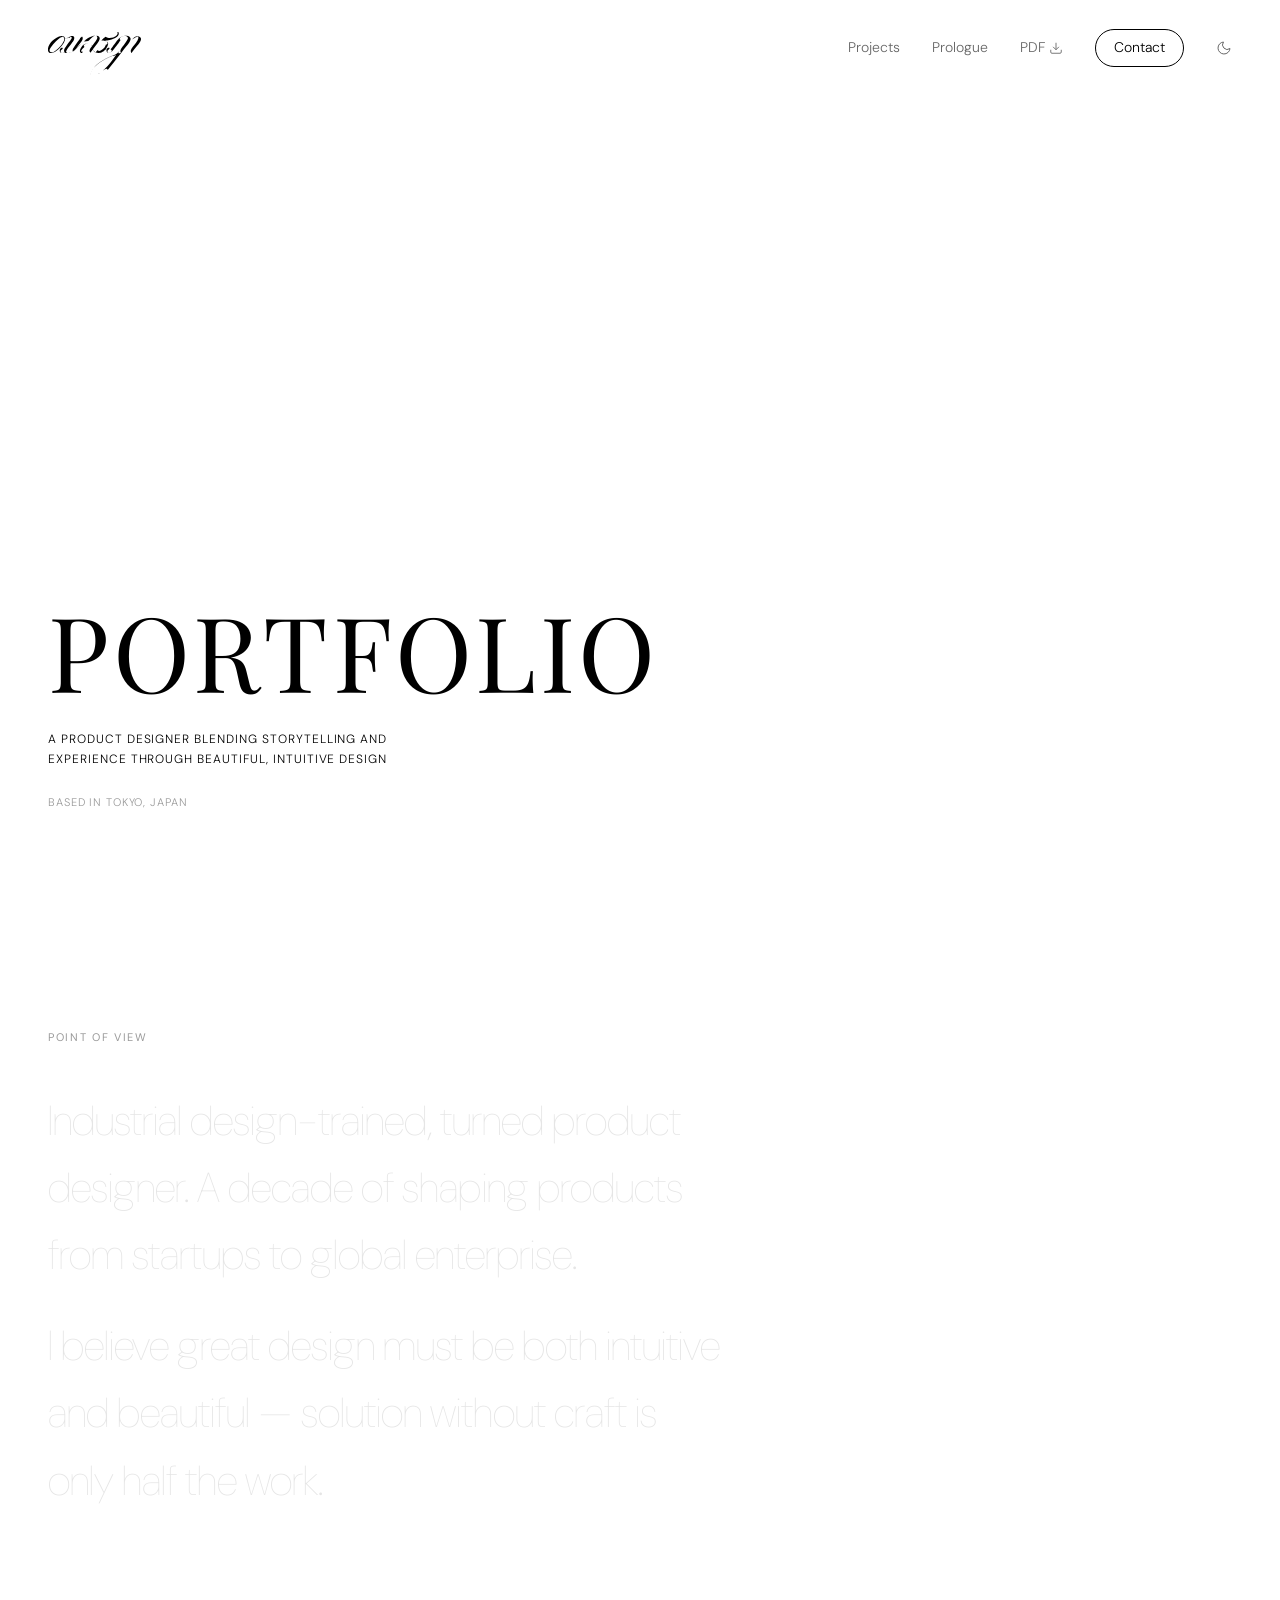
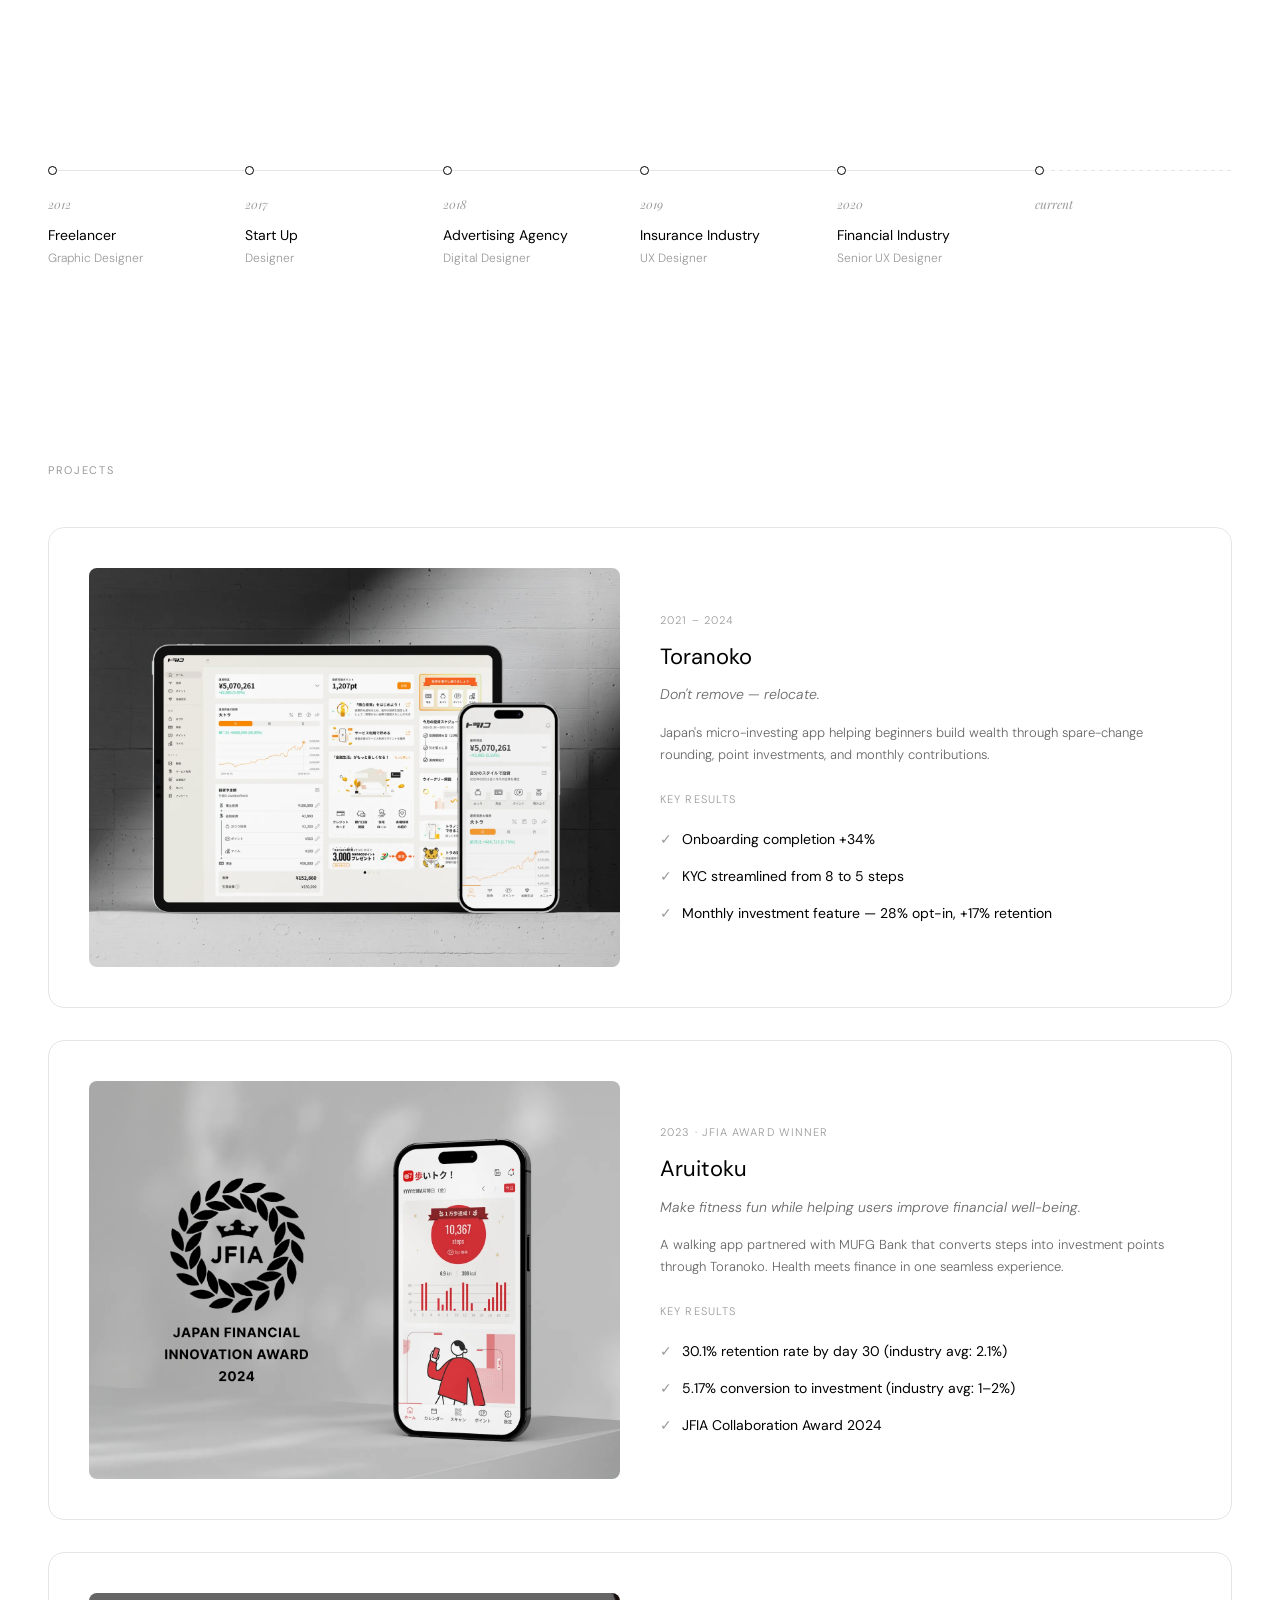
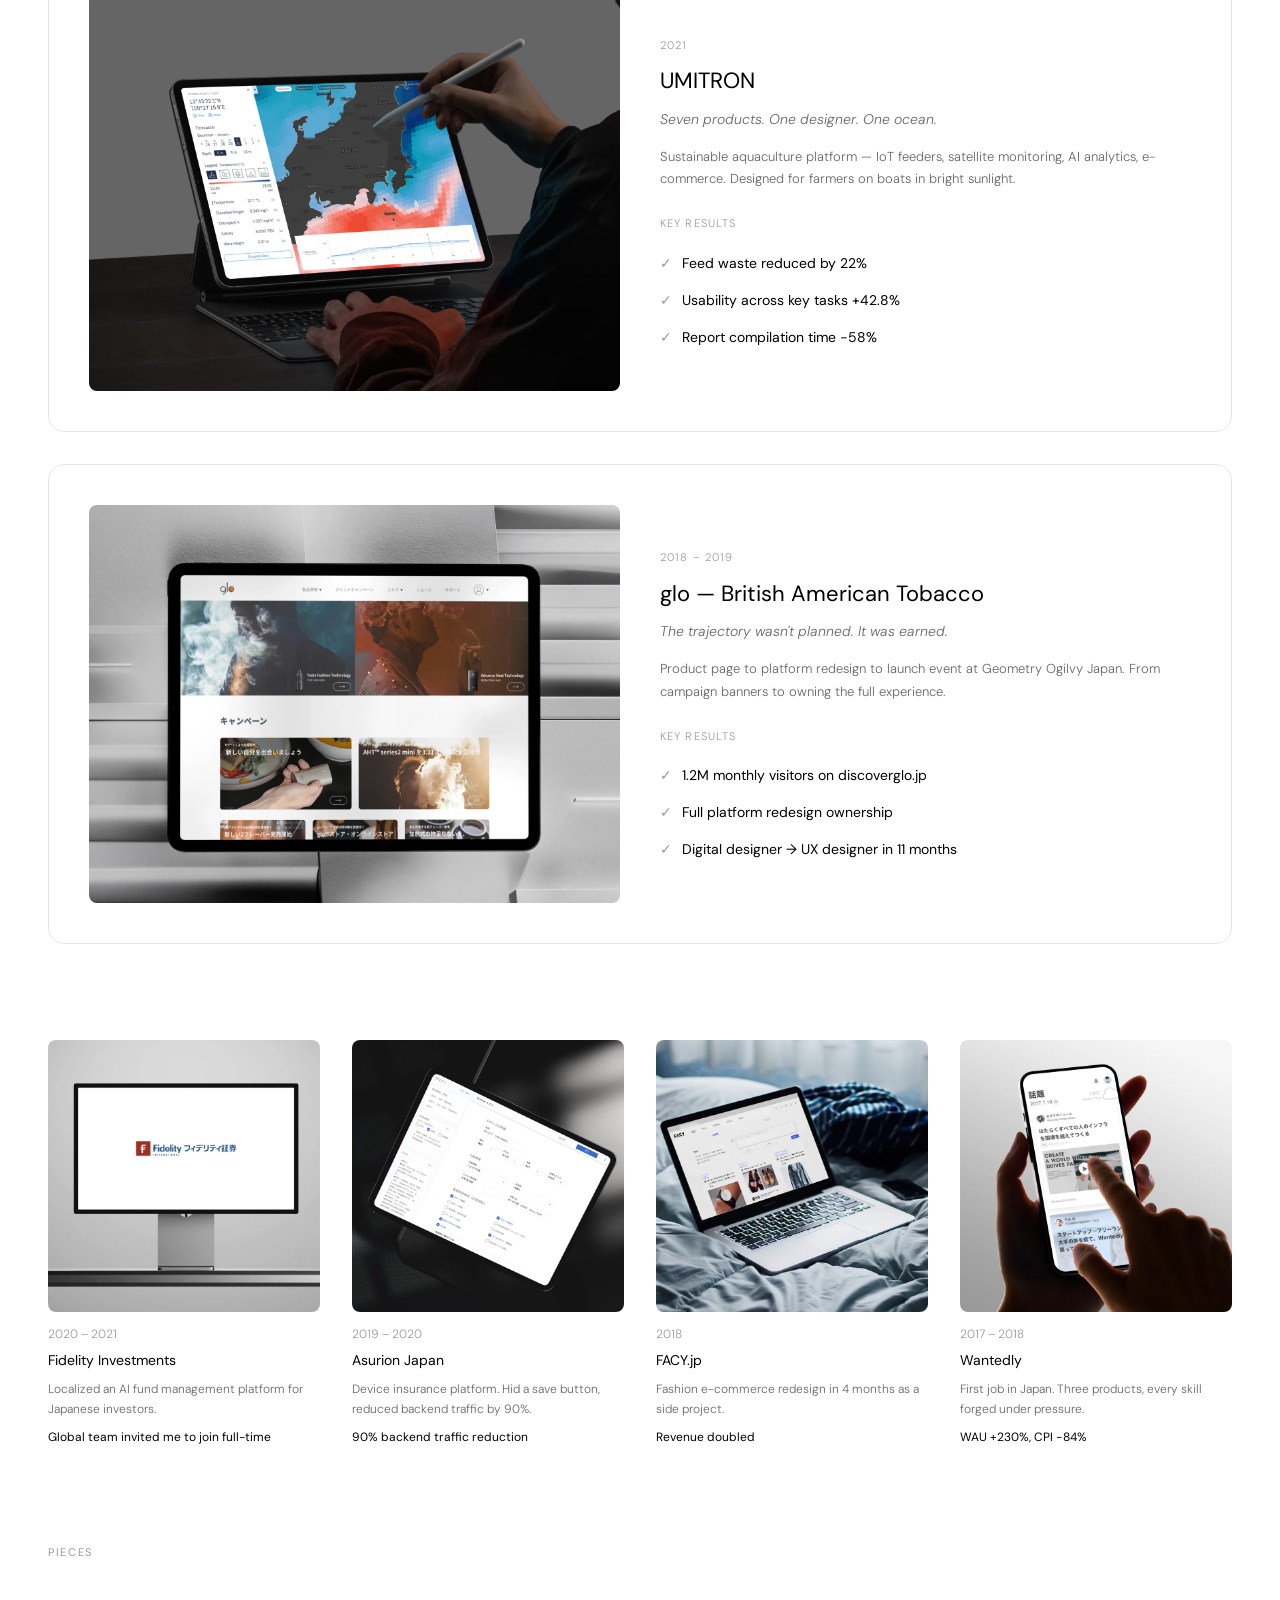
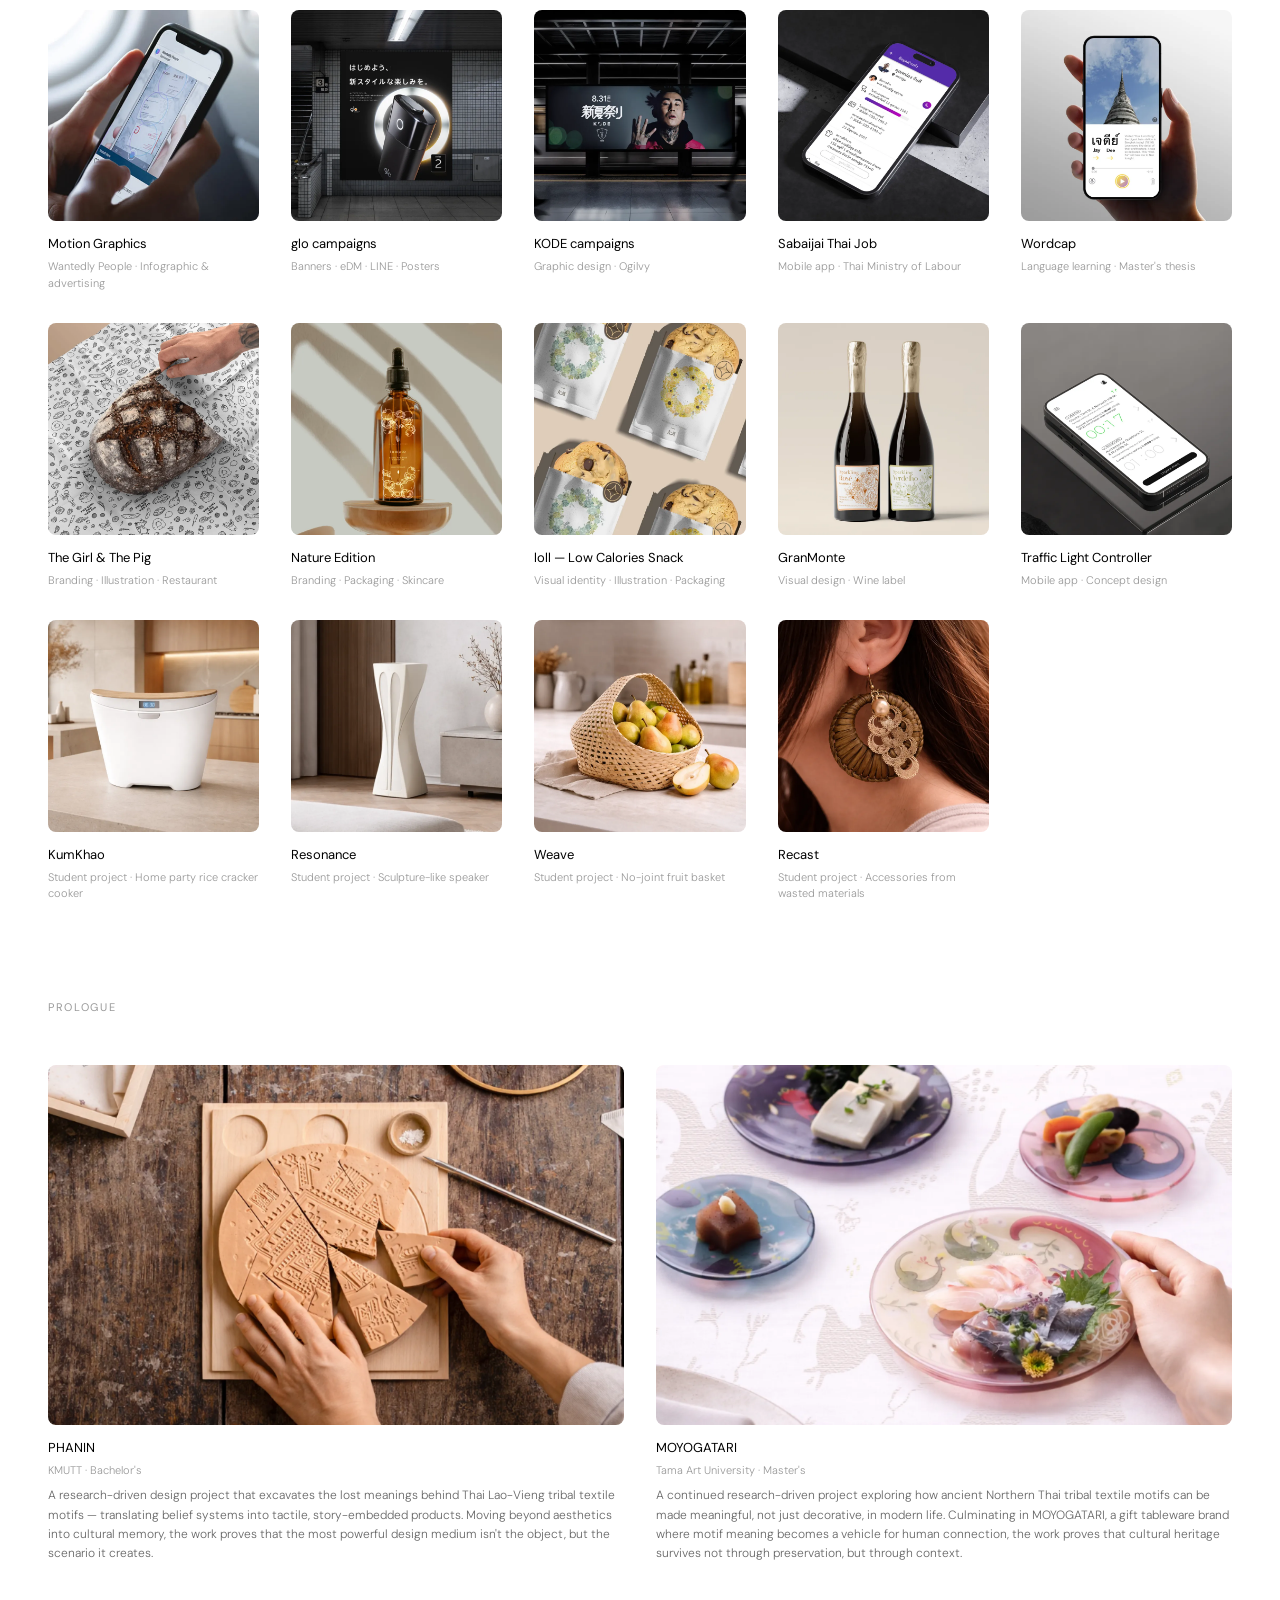
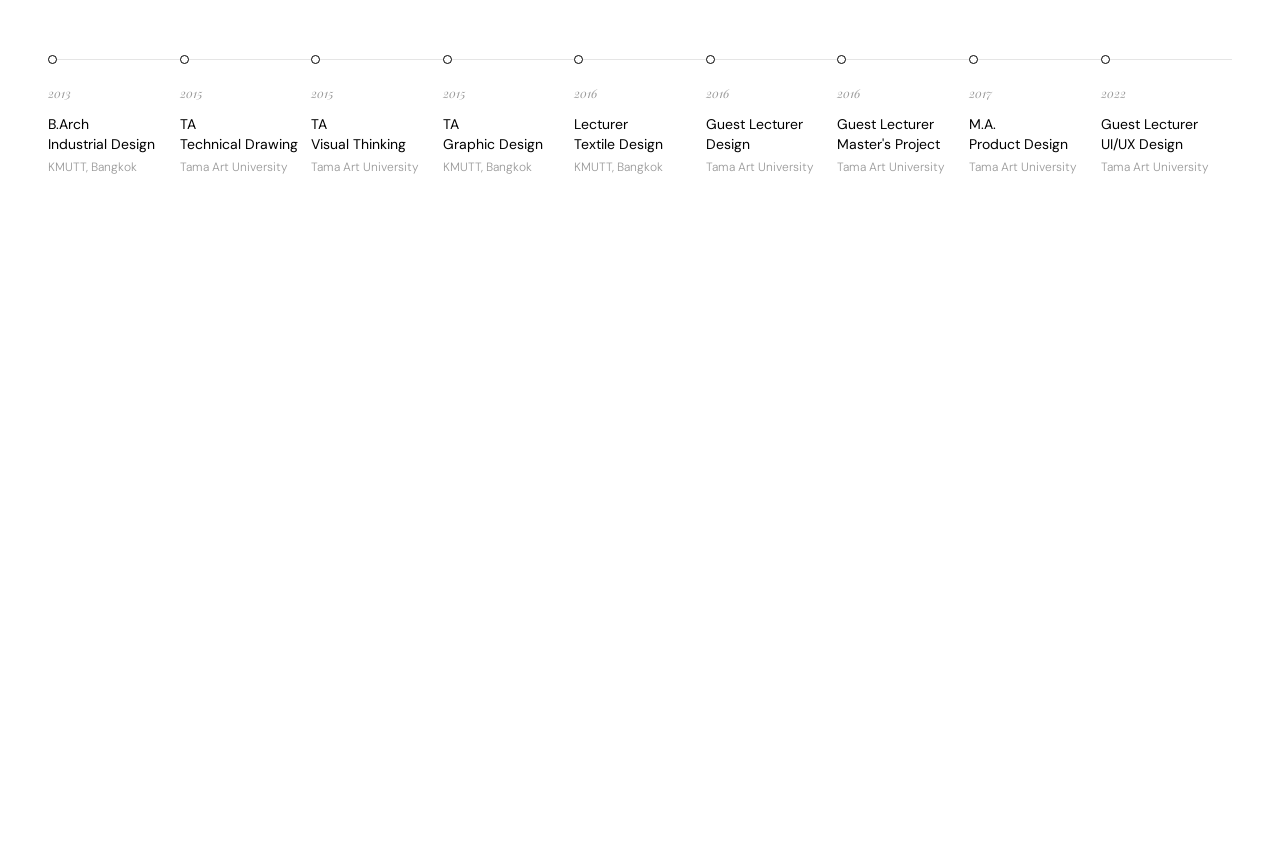
==== index.html @ 1980c3f1 "Initial commit — portfolio site Static HTML/CSS portfolio with Didot + DM Sans typography, dark mode" ====
<!DOCTYPE html>
<html lang="en">
<head>
  <meta charset="UTF-8">
  <meta name="viewport" content="width=device-width, initial-scale=1.0">
  <title>Amon T — Product Designer</title>
  <meta name="description" content="Senior product designer in Tokyo. 8 years in fintech, platforms, and systems. Available for contract work.">
  <link href="https://fonts.googleapis.com/css2?family=Playfair+Display:ital,wght@0,400;1,400&family=DM+Sans:wght@100;200;300;400;500&display=swap" rel="stylesheet">
  <link rel="stylesheet" href="css/style.css">
</head>
<body class="home">

<a href="#main" class="skip-link">Skip to content</a>

<header class="site-header">
  <div class="container container--wide">
    <div class="site-header__logo"><a href="index.html"><img src="img/logo-amonrada.svg" alt="Amon T"></a></div>
    <nav class="site-header__nav" aria-label="Main navigation">
      <a href="#projects">Projects</a>
      <a href="#prologue">Prologue</a>
      <a href="CV-AmonradaTardthong.pdf" download class="nav-pdf">PDF <svg width="14" height="14" viewBox="0 0 24 24" fill="none" stroke="currentColor" stroke-width="1.5"><path d="M21 15v4a2 2 0 0 1-2 2H5a2 2 0 0 1-2-2v-4"/><polyline points="7 10 12 15 17 10"/><line x1="12" y1="15" x2="12" y2="3"/></svg></a>
      <a href="#contact" class="nav-contact">Contact</a>
      <button class="theme-toggle" aria-label="Toggle light and dark mode" onclick="toggleTheme()">
        <svg class="theme-toggle__moon" viewBox="0 0 24 24"><path d="M21 12.79A9 9 0 1 1 11.21 3a7 7 0 0 0 9.79 9.79z"/></svg>
        <svg class="theme-toggle__sun" viewBox="0 0 24 24"><circle cx="12" cy="12" r="5"/><line x1="12" y1="1" x2="12" y2="3"/><line x1="12" y1="21" x2="12" y2="23"/><line x1="4.22" y1="4.22" x2="5.64" y2="5.64"/><line x1="18.36" y1="18.36" x2="19.78" y2="19.78"/><line x1="1" y1="12" x2="3" y2="12"/><line x1="21" y1="12" x2="23" y2="12"/><line x1="4.22" y1="19.78" x2="5.64" y2="18.36"/><line x1="18.36" y1="5.64" x2="19.78" y2="4.22"/></svg>
      </button>
    </nav>
  </div>
</header>

<main id="main">

  <!-- Hero — split layout -->
  <section class="hero">
    <div class="hero__content">
      <div class="hero__name-block">
        <h1 class="hero__title">Portfolio</h1>
        <p class="hero__tagline">A product designer blending storytelling and experience through beautiful, intuitive design</p>
        <p class="hero__location-value">Based in Tokyo, Japan</p>
      </div>
    </div>
  </section>

  <!-- Point of View -->
  <section class="pov fade-in">
    <div class="container container--wide">
      <p class="pov__label">Point of View</p>
      <p class="pov__text">Industrial design-trained, turned product designer. A decade of shaping products from startups to global enterprise.</p>
      <p class="pov__text pov__text--second">I believe great design must be both intuitive and beautiful — solution without craft is only half the work.</p>
    </div>
  </section>

  <!-- Profile -->
  <section class="profile fade-in" id="profile">
    <div class="container container--wide">
      <!-- Timeline -->
      <div class="timeline">
        <div class="timeline__track">
          <div class="timeline__item">
            <span class="timeline__dot"></span>
            <p class="timeline__year">2012</p>
            <p class="timeline__role">Freelancer</p>
            <p class="timeline__company">Graphic Designer</p>
          </div>
          <div class="timeline__item">
            <span class="timeline__dot"></span>
            <p class="timeline__year">2017</p>
            <p class="timeline__role">Start Up</p>
            <p class="timeline__company">Designer</p>
          </div>
          <div class="timeline__item">
            <span class="timeline__dot"></span>
            <p class="timeline__year">2018</p>
            <p class="timeline__role">Advertising Agency</p>
            <p class="timeline__company">Digital Designer</p>
          </div>
          <div class="timeline__item">
            <span class="timeline__dot"></span>
            <p class="timeline__year">2019</p>
            <p class="timeline__role">Insurance Industry</p>
            <p class="timeline__company">UX Designer</p>
          </div>
          <div class="timeline__item">
            <span class="timeline__dot"></span>
            <p class="timeline__year">2020</p>
            <p class="timeline__role">Financial Industry</p>
            <p class="timeline__company">Senior UX Designer</p>
          </div>
          <div class="timeline__item">
            <span class="timeline__dot"></span>
            <p class="timeline__year">current</p>
            <p class="timeline__role"></p>
            <p class="timeline__company"></p>
          </div>
        </div>
      </div>
    </div>
  </section>

  <!-- Projects -->
  <section class="section fade-in" id="projects">
    <div class="container container--wide">
      <h2 class="projects__title">Projects</h2>

      <!-- Featured — minimal border cards -->
      <a href="projects/toranoko.html" class="project-feature">
        <div class="project-feature__image" role="img" aria-label="Toranoko project"><img src="img/main-toranoko.webp" alt="Toranoko app interface" loading="lazy"></div>
        <div class="project-feature__content">
          <p class="project-feature__year">2021 – 2024</p>
          <h3 class="project-feature__name">Toranoko</h3>
          <p class="project-feature__quote">Don't remove — relocate.</p>
          <p class="project-feature__desc">Japan's micro-investing app helping beginners build wealth through spare-change rounding, point investments, and monthly contributions.</p>
          <p class="project-feature__results-label">Key results</p>
          <ul class="project-feature__results">
            <li>Onboarding completion +34%</li>
            <li>KYC streamlined from 8 to 5 steps</li>
            <li>Monthly investment feature — 28% opt-in, +17% retention</li>
          </ul>
        </div>
      </a>

      <a href="projects/aruitoku.html" class="project-feature">
        <div class="project-feature__image" role="img" aria-label="Aruitoku project"><img src="img/main-aruitoku.webp" alt="Aruitoku app interface" loading="lazy"></div>
        <div class="project-feature__content">
          <p class="project-feature__year">2023 · JFIA Award Winner</p>
          <h3 class="project-feature__name">Aruitoku</h3>
          <p class="project-feature__quote">Make fitness fun while helping users improve financial well-being.</p>
          <p class="project-feature__desc">A walking app partnered with MUFG Bank that converts steps into investment points through Toranoko. Health meets finance in one seamless experience.</p>
          <p class="project-feature__results-label">Key results</p>
          <ul class="project-feature__results">
            <li>30.1% retention rate by day 30 (industry avg: 2.1%)</li>
            <li>5.17% conversion to investment (industry avg: 1–2%)</li>
            <li>JFIA Collaboration Award 2024</li>
          </ul>
        </div>
      </a>

      <a href="projects/umitron.html" class="project-feature">
        <div class="project-feature__image" role="img" aria-label="UMITRON project"><img src="img/main-umitron.webp" alt="UMITRON app interface" loading="lazy"></div>
        <div class="project-feature__content">
          <p class="project-feature__year">2021</p>
          <h3 class="project-feature__name">UMITRON</h3>
          <p class="project-feature__quote">Seven products. One designer. One ocean.</p>
          <p class="project-feature__desc">Sustainable aquaculture platform — IoT feeders, satellite monitoring, AI analytics, e-commerce. Designed for farmers on boats in bright sunlight.</p>
          <p class="project-feature__results-label">Key results</p>
          <ul class="project-feature__results">
            <li>Feed waste reduced by 22%</li>
            <li>Usability across key tasks +42.8%</li>
            <li>Report compilation time −58%</li>
          </ul>
        </div>
      </a>

      <a href="projects/glo-ogilvy.html" class="project-feature">
        <div class="project-feature__image" role="img" aria-label="glo project"><img src="img/main-glo.webp" alt="glo platform" loading="lazy"></div>
        <div class="project-feature__content">
          <p class="project-feature__year">2018 – 2019</p>
          <h3 class="project-feature__name">glo — British American Tobacco</h3>
          <p class="project-feature__quote">The trajectory wasn't planned. It was earned.</p>
          <p class="project-feature__desc">Product page to platform redesign to launch event at Geometry Ogilvy Japan. From campaign banners to owning the full experience.</p>
          <p class="project-feature__results-label">Key results</p>
          <ul class="project-feature__results">
            <li>1.2M monthly visitors on discoverglo.jp</li>
            <li>Full platform redesign ownership</li>
            <li>Digital designer → UX designer in 11 months</li>
          </ul>
        </div>
      </a>

      <!-- Other projects — 4-column grid -->
      <div class="projects-grid-sm">
        <a href="projects/fidelity.html" class="project-card-sm">
          <div class="project-card-sm__image" role="img" aria-label="Fidelity project"><img src="img/work-fidelity.webp" alt="Fidelity Investments" loading="lazy"></div>
          <p class="project-card-sm__year">2020 – 2021</p>
          <h4 class="project-card-sm__name">Fidelity Investments</h4>
          <p class="project-card-sm__desc">Localized an AI fund management platform for Japanese investors.</p>
          <p class="project-card-sm__impact">Global team invited me to join full-time</p>
        </a>
        <a href="projects/asurion.html" class="project-card-sm">
          <div class="project-card-sm__image" role="img" aria-label="Asurion project"><img src="img/work-asurion.webp" alt="Asurion Japan" loading="lazy"></div>
          <p class="project-card-sm__year">2019 – 2020</p>
          <h4 class="project-card-sm__name">Asurion Japan</h4>
          <p class="project-card-sm__desc">Device insurance platform. Hid a save button, reduced backend traffic by 90%.</p>
          <p class="project-card-sm__impact">90% backend traffic reduction</p>
        </a>
        <a href="projects/facy.html" class="project-card-sm">
          <div class="project-card-sm__image" role="img" aria-label="FACY project"><img src="img/work-facy.webp" alt="FACY.jp" loading="lazy"></div>
          <p class="project-card-sm__year">2018</p>
          <h4 class="project-card-sm__name">FACY.jp</h4>
          <p class="project-card-sm__desc">Fashion e-commerce redesign in 4 months as a side project.</p>
          <p class="project-card-sm__impact">Revenue doubled</p>
        </a>
        <a href="projects/wantedly.html" class="project-card-sm">
          <div class="project-card-sm__image" role="img" aria-label="Wantedly project"><img src="img/work-wantedly.webp" alt="Wantedly" loading="lazy"></div>
          <p class="project-card-sm__year">2017 – 2018</p>
          <h4 class="project-card-sm__name">Wantedly</h4>
          <p class="project-card-sm__desc">First job in Japan. Three products, every skill forged under pressure.</p>
          <p class="project-card-sm__impact">WAU +230%, CPI −84%</p>
        </a>
      </div>
    </div>
  </section>

  <!-- Archive -->
  <section class="section fade-in">
    <div class="container container--wide">
      <h2 class="projects__title">Pieces</h2>
      <div class="archive-grid">
        <!-- Row 1 -->
        <div class="archive-card">
          <div class="archive-card__image" role="img" aria-label="Motion Graphics"><img src="img/piece-motion.webp" alt="Motion Graphics" loading="lazy"></div>
          <h4 class="archive-card__name">Motion Graphics</h4>
          <p class="archive-card__type">Wantedly People · Infographic &amp; advertising</p>
        </div>
        <div class="archive-card">
          <div class="archive-card__image" role="img" aria-label="glo campaigns"><img src="img/piece-glo.webp" alt="glo campaigns" loading="lazy"></div>
          <h4 class="archive-card__name">glo campaigns</h4>
          <p class="archive-card__type">Banners · eDM · LINE · Posters</p>
        </div>
        <div class="archive-card">
          <div class="archive-card__image" role="img" aria-label="KODE campaigns"><img src="img/piece-kode.webp" alt="KODE campaigns" loading="lazy"></div>
          <h4 class="archive-card__name">KODE campaigns</h4>
          <p class="archive-card__type">Graphic design · Ogilvy</p>
        </div>
        <div class="archive-card">
          <div class="archive-card__image" role="img" aria-label="Sabaijai Thai Job"><img src="img/piece-mou.webp" alt="Sabaijai Thai Job" loading="lazy"></div>
          <h4 class="archive-card__name">Sabaijai Thai Job</h4>
          <p class="archive-card__type">Mobile app · Thai Ministry of Labour</p>
        </div>
        <div class="archive-card">
          <div class="archive-card__image" role="img" aria-label="Wordcap"><img src="img/piece-wordcap.webp" alt="Wordcap" loading="lazy"></div>
          <h4 class="archive-card__name">Wordcap</h4>
          <p class="archive-card__type">Language learning · Master's thesis</p>
        </div>
        <!-- Row 2 -->
        <div class="archive-card">
          <div class="archive-card__image" role="img" aria-label="The Girl & The Pig"><img src="img/piece-gp.webp" alt="The Girl & The Pig" loading="lazy"></div>
          <h4 class="archive-card__name">The Girl &amp; The Pig</h4>
          <p class="archive-card__type">Branding · Illustration · Restaurant</p>
        </div>
        <div class="archive-card">
          <div class="archive-card__image" role="img" aria-label="Nature Edition"><img src="img/piece-ne.webp" alt="Nature Edition" loading="lazy"></div>
          <h4 class="archive-card__name">Nature Edition</h4>
          <p class="archive-card__type">Branding · Packaging · Skincare</p>
        </div>
        <div class="archive-card">
          <div class="archive-card__image" role="img" aria-label="loll"><img src="img/piece-lol.webp" alt="loll" loading="lazy"></div>
          <h4 class="archive-card__name">loll — Low Calories Snack</h4>
          <p class="archive-card__type">Visual identity · Illustration · Packaging</p>
        </div>
        <div class="archive-card">
          <div class="archive-card__image" role="img" aria-label="GranMonte"><img src="img/piece-granmonte.webp" alt="GranMonte" loading="lazy"></div>
          <h4 class="archive-card__name">GranMonte</h4>
          <p class="archive-card__type">Visual design · Wine label</p>
        </div>
        <div class="archive-card">
          <div class="archive-card__image" role="img" aria-label="Traffic Light Controller"><img src="img/piece-student.webp" alt="Traffic Light Controller" loading="lazy"></div>
          <h4 class="archive-card__name">Traffic Light Controller</h4>
          <p class="archive-card__type">Mobile app · Concept design</p>
        </div>
        <!-- Row 3 -->
        <div class="archive-card">
          <div class="archive-card__image" role="img" aria-label="Cooker"><img src="img/piece-cooker.webp" alt="Cooker" loading="lazy"></div>
          <h4 class="archive-card__name">KumKhao</h4>
          <p class="archive-card__type">Student project · Home party rice cracker cooker</p>
        </div>
        <div class="archive-card">
          <div class="archive-card__image" role="img" aria-label="Speaker"><img src="img/piece-speaker.webp" alt="Speaker" loading="lazy"></div>
          <h4 class="archive-card__name">Resonance</h4>
          <p class="archive-card__type">Student project · Sculpture-like speaker</p>
        </div>
        <div class="archive-card">
          <div class="archive-card__image" role="img" aria-label="Basket"><img src="img/piece-basket.webp" alt="Basket" loading="lazy"></div>
          <h4 class="archive-card__name">Weave</h4>
          <p class="archive-card__type">Student project · No-joint fruit basket</p>
        </div>
        <div class="archive-card">
          <div class="archive-card__image" role="img" aria-label="Earring"><img src="img/piece-earring.webp" alt="Earring" loading="lazy"></div>
          <h4 class="archive-card__name">Recast</h4>
          <p class="archive-card__type">Student project · Accessories from wasted materials</p>
        </div>
      </div>
    </div>
  </section>

  <!-- Prologue -->
  <section class="section fade-in" id="prologue">
    <div class="container container--wide">
      <h2 class="projects__title">Prologue</h2>
      <div class="prologue-grid">
        <div class="archive-card">
          <div class="archive-card__image" role="img" aria-label="Phanin"><img src="img/prologue-kmutt.webp" alt="Phanin — KMUTT graduate work" loading="lazy"></div>
          <h4 class="archive-card__name">PHANIN</h4>
          <p class="archive-card__type">KMUTT · Bachelor's</p>
          <p class="archive-card__desc">A research-driven design project that excavates the lost meanings behind Thai Lao-Vieng tribal textile motifs — translating belief systems into tactile, story-embedded products. Moving beyond aesthetics into cultural memory, the work proves that the most powerful design medium isn't the object, but the scenario it creates.</p>
        </div>
        <div class="archive-card">
          <div class="archive-card__image" role="img" aria-label="Graduate work 1"><img src="img/prologue-tama.webp" alt="Tama Art University graduate work" loading="lazy"></div>
          <h4 class="archive-card__name">MOYOGATARI</h4>
          <p class="archive-card__type">Tama Art University · Master's</p>
          <p class="archive-card__desc">A continued research-driven project exploring how ancient Northern Thai tribal textile motifs can be made meaningful, not just decorative, in modern life. Culminating in MOYOGATARI, a gift tableware brand where motif meaning becomes a vehicle for human connection, the work proves that cultural heritage survives not through preservation, but through context.</p>
        </div>
      </div>
      <div class="timeline timeline--no-dash" style="margin-top: 5rem;">
        <div class="timeline__track">
          <div class="timeline__item">
            <span class="timeline__dot"></span>
            <p class="timeline__year">2013</p>
            <p class="timeline__role">B.Arch<br>Industrial Design</p>
            <p class="timeline__company">KMUTT, Bangkok</p>
          </div>
          <div class="timeline__item">
            <span class="timeline__dot"></span>
            <p class="timeline__year">2015</p>
            <p class="timeline__role">TA<br>Technical Drawing</p>
            <p class="timeline__company">Tama Art University</p>
          </div>
          <div class="timeline__item">
            <span class="timeline__dot"></span>
            <p class="timeline__year">2015</p>
            <p class="timeline__role">TA<br>Visual Thinking</p>
            <p class="timeline__company">Tama Art University</p>
          </div>
          <div class="timeline__item">
            <span class="timeline__dot"></span>
            <p class="timeline__year">2015</p>
            <p class="timeline__role">TA<br>Graphic Design</p>
            <p class="timeline__company">KMUTT, Bangkok</p>
          </div>
          <div class="timeline__item">
            <span class="timeline__dot"></span>
            <p class="timeline__year">2016</p>
            <p class="timeline__role">Lecturer<br>Textile Design</p>
            <p class="timeline__company">KMUTT, Bangkok</p>
          </div>
          <div class="timeline__item">
            <span class="timeline__dot"></span>
            <p class="timeline__year">2016</p>
            <p class="timeline__role">Guest Lecturer<br>Design</p>
            <p class="timeline__company">Tama Art University</p>
          </div>
          <div class="timeline__item">
            <span class="timeline__dot"></span>
            <p class="timeline__year">2016</p>
            <p class="timeline__role">Guest Lecturer<br>Master's Project</p>
            <p class="timeline__company">Tama Art University</p>
          </div>
          <div class="timeline__item">
            <span class="timeline__dot"></span>
            <p class="timeline__year">2017</p>
            <p class="timeline__role">M.A.<br>Product Design</p>
            <p class="timeline__company">Tama Art University</p>
          </div>
          <div class="timeline__item">
            <span class="timeline__dot"></span>
            <p class="timeline__year">2022</p>
            <p class="timeline__role">Guest Lecturer<br>UI/UX Design</p>
            <p class="timeline__company">Tama Art University</p>
          </div>
        </div>
      </div>
    </div>
  </section>

</main>

<!-- Contact modal -->
<div class="contact-modal" id="contactModal">
  <div class="contact-modal__overlay"></div>
  <div class="contact-modal__card">
    <button class="contact-modal__close" aria-label="Close">&times;</button>
    <h2 class="contact-modal__title">Get in touch</h2>
    <p class="contact-modal__subtitle">Pick a topic, add a note, and your email client will do the rest.</p>
    <form id="contactForm">
      <p class="contact-modal__label">Topic</p>
      <div class="contact-modal__topics">
        <label class="contact-modal__topic"><input type="radio" name="topic" value="Job Opportunity" checked><span>Job Opportunity</span></label>
        <label class="contact-modal__topic"><input type="radio" name="topic" value="Project Inquiry"><span>Project Inquiry</span></label>
        <label class="contact-modal__topic"><input type="radio" name="topic" value="Partnership"><span>Partnership</span></label>
        <label class="contact-modal__topic"><input type="radio" name="topic" value="Just Say Hi"><span>Just Say Hi</span></label>
      </div>
      <p class="contact-modal__label">Name <span style="font-weight:300;color:var(--text-tertiary)">(optional)</span></p>
      <input type="text" class="contact-modal__input" id="contactName" placeholder="Your name">
      <p class="contact-modal__label">Message</p>
      <textarea class="contact-modal__textarea" id="contactMessage" placeholder="What's on your mind?" rows="5"></textarea>
      <button type="submit" class="contact-modal__send">Send</button>
    </form>
  </div>
</div>

<!-- Image modal -->
<div class="modal" id="imageModal" role="dialog" aria-label="Image preview">
  <button class="modal__close" aria-label="Close">&times;</button>
  <img class="modal__img" src="" alt="">
  <p class="modal__caption"></p>
</div>

<footer class="site-footer" id="contact">
  <div class="container container--wide">
    <div class="site-footer__top">
      <h2 class="site-footer__heading">Thank you</h2>
      <div class="site-footer__links">
        <div class="site-footer__col">
          <p class="site-footer__label">Recent Work</p>
          <p class="site-footer__value">Available upon request</p>
        </div>
        <div class="site-footer__col">
          <p class="site-footer__label">LinkedIn</p>
          <p class="site-footer__value"><a href="https://www.linkedin.com/in/amon-t/" target="_blank" rel="noopener">linkedin.com/in/amon-t</a></p>
        </div>
      </div>
    </div>
    <div class="site-footer__bottom">
      <p class="site-footer__updated">Updated March 2026</p>
      <p class="site-footer__copyright">&copy; Amon T. All rights reserved.</p>
    </div>
  </div>
</footer>

<script>
// Show footer only when scrolled near bottom
(function() {
  var footer = document.querySelector('.site-footer');
  if (!footer) return;
  window.addEventListener('scroll', function() {
    var scrollBottom = window.scrollY + window.innerHeight;
    var docHeight = document.documentElement.scrollHeight;
    if (scrollBottom > docHeight - 400) {
      footer.classList.add('is-visible');
    } else {
      footer.classList.remove('is-visible');
    }
  }, { passive: true });
})();

// Smooth scroll for nav links
(function() {
  document.querySelectorAll('.site-header__nav a[href^="#"]').forEach(function(link) {
    link.addEventListener('click', function(e) {
      var id = link.getAttribute('href');
      if (id === '#' || id === '#contact') return;
      var target = document.querySelector(id);
      if (!target) return;
      e.preventDefault();
      var start = window.scrollY;
      var end = target.getBoundingClientRect().top + start - 100;
      var distance = end - start;
      var duration = 1200;
      var startTime = null;
      function ease(t) {
        return t < 0.5 ? 4 * t * t * t : 1 - Math.pow(-2 * t + 2, 3) / 2;
      }
      function step(time) {
        if (!startTime) startTime = time;
        var progress = Math.min((time - startTime) / duration, 1);
        window.scrollTo(0, start + distance * ease(progress));
        if (progress < 1) requestAnimationFrame(step);
      }
      requestAnimationFrame(step);
      history.replaceState(null, '', id);
    });
  });
})();

// Contact modal
(function() {
  var modal = document.getElementById('contactModal');
  var overlay = modal.querySelector('.contact-modal__overlay');
  var closeBtn = modal.querySelector('.contact-modal__close');
  var form = document.getElementById('contactForm');

  // Open modal from Contact nav button
  document.querySelectorAll('.nav-contact, a[href="#contact"]').forEach(function(link) {
    link.addEventListener('click', function(e) {
      e.preventDefault();
      modal.classList.add('is-open');
      document.body.style.overflow = 'hidden';
    });
  });

  function closeModal() {
    modal.classList.remove('is-open');
    document.body.style.overflow = '';
  }

  closeBtn.addEventListener('click', closeModal);
  overlay.addEventListener('click', closeModal);
  document.addEventListener('keydown', function(e) {
    if (e.key === 'Escape' && modal.classList.contains('is-open')) closeModal();
  });

  // Form submit — opens email client
  form.addEventListener('submit', function(e) {
    e.preventDefault();
    var topic = form.querySelector('input[name="topic"]:checked').value;
    var name = document.getElementById('contactName').value;
    var message = document.getElementById('contactMessage').value;
    var subject = encodeURIComponent(topic + (name ? ' — ' + name : ''));
    var body = encodeURIComponent(message);
    window.location.href = 'mailto:amonrada.tardthong@gmail.com?subject=' + subject + '&body=' + body;
    closeModal();
  });
})();

// Page transitions
(function() {
  document.querySelectorAll('a[href^="projects/"]').forEach(function(link) {
    link.addEventListener('click', function(e) {
      e.preventDefault();
      var url = link.getAttribute('href');
      document.body.classList.add('page-exit');
      setTimeout(function() { window.location.href = url; }, 400);
    });
  });
})();

// Scroll fade-in observer
(function() {
  var els = document.querySelectorAll('.fade-in');
  if (!els.length) return;
  var observer = new IntersectionObserver(function(entries) {
    entries.forEach(function(entry) {
      if (entry.isIntersecting) {
        entry.target.classList.add('is-visible');
        observer.unobserve(entry.target);
      }
    });
  }, { threshold: 0.1 });
  els.forEach(function(el) { observer.observe(el); });
})();

// Image modal for Pieces section
(function() {
  var modal = document.getElementById('imageModal');
  var modalImg = modal.querySelector('.modal__img');
  var modalCaption = modal.querySelector('.modal__caption');
  var modalClose = modal.querySelector('.modal__close');

  document.querySelectorAll('.archive-grid .archive-card').forEach(function(card) {
    card.addEventListener('click', function() {
      var img = card.querySelector('img');
      if (!img) return;
      var name = card.querySelector('.archive-card__name');
      modalImg.src = img.src;
      modalImg.alt = img.alt;
      modalCaption.textContent = name ? name.textContent : '';
      modal.classList.add('is-open');
      document.body.style.overflow = 'hidden';
    });
  });

  function closeModal() {
    modal.classList.remove('is-open');
    document.body.style.overflow = '';
  }

  modalClose.addEventListener('click', closeModal);
  modal.addEventListener('click', function(e) {
    if (e.target === modal) closeModal();
  });
  document.addEventListener('keydown', function(e) {
    if (e.key === 'Escape') closeModal();
  });
})();

// Show/hide header on scroll direction (signary-style)
(function() {
  var header = document.querySelector('.site-header');
  if (!header) return;
  var lastY = 0;
  window.addEventListener('scroll', function() {
    var y = window.scrollY;
    if (y < 64) {
      header.classList.remove('site-header--hidden');
    } else if (y > lastY) {
      header.classList.add('site-header--hidden');
    } else {
      header.classList.remove('site-header--hidden');
    }
    lastY = y;
  }, { passive: true });
})();

// Hero fade + drift up on scroll + hide scroll indicator
(function() {
  var heroContent = document.querySelector('.hero__content');
  var scrollInd = document.querySelector('.hero__scroll');
  var pov = document.querySelector('.pov');
  if (!heroContent) return;
  function onScroll() {
    var scrollY = window.scrollY;
    var windowH = window.innerHeight;
    // Fade hero based on POV reaching center of viewport
    var heroH = heroContent.offsetHeight;
    var fadeEnd = heroH * 0.6;
    var fadeStart = 0;
    var progress = Math.min(Math.max((scrollY - fadeStart) / (fadeEnd - fadeStart), 0), 1);
    var eased = progress * progress;
    var opacity = 1 - eased;
    var translateY = eased * -40;
    heroContent.style.opacity = opacity;
    heroContent.style.transform = 'translateY(' + translateY + 'px)';
    if (scrollInd) scrollInd.style.opacity = scrollY > 10 ? 0 : 1;
  }
  window.addEventListener('scroll', onScroll, { passive: true });
  onScroll();
})();

// Scroll-driven gradient reveal for POV text — continuous across both paragraphs
(function() {
  var povSection = document.querySelector('.pov');
  var povTexts = document.querySelectorAll('.pov__text');
  if (!povSection || !povTexts.length) return;
  function onScroll() {
    var windowH = window.innerHeight;
    var sectionRect = povSection.getBoundingClientRect();
    var sectionTop = sectionRect.top;
    var totalHeight = sectionRect.height;
    // Overall progress: 0 when section enters viewport, 1 when fully scrolled past center
    var start = windowH;
    var end = windowH * 0.1;
    var globalProgress = (start - sectionTop) / (start - end);
    globalProgress = Math.min(Math.max(globalProgress, 0), 1);
    // Calculate where each paragraph sits within the section
    // Calculate as one continuous block from first element top
    var firstRect = povTexts[0].getBoundingClientRect();
    var lastRect = povTexts[povTexts.length - 1].getBoundingClientRect();
    var totalTop = firstRect.top;
    var totalHeight = lastRect.bottom - firstRect.top;

    // Start when first line reaches middle of viewport
    var startTrigger = windowH * 0.5;
    var globalProgress = (startTrigger - totalTop) / (totalHeight + startTrigger * 0.3);
    globalProgress = Math.min(Math.max(globalProgress, 0), 1);
    var revealPixel = globalProgress * totalHeight;

    povTexts.forEach(function(el) {
      var elRect = el.getBoundingClientRect();
      var elTop = elRect.top - firstRect.top;
      if (revealPixel <= elTop) {
        // Not reached this element yet — fully faded
        el.style.setProperty('--pov-reveal', '-15%');
      } else {
        var elProgress = (revealPixel - elTop) / elRect.height;
        elProgress = Math.min(Math.max(elProgress, 0), 1);
        var reveal = elProgress * 100;
        el.style.setProperty('--pov-reveal', reveal + '%');
      }
    });
  }
  window.addEventListener('scroll', onScroll, { passive: true });
  onScroll();
})();

function toggleTheme() {
  const root = document.documentElement;
  const current = root.getAttribute('data-theme');
  const isDark = current === 'dark' || (!current && window.matchMedia('(prefers-color-scheme: dark)').matches);
  const next = isDark ? 'light' : 'dark';
  root.setAttribute('data-theme', next);
  localStorage.setItem('theme', next);
}
(function() {
  const saved = localStorage.getItem('theme');
  if (saved) document.documentElement.setAttribute('data-theme', saved);
})();
</script>
</body>
</html>
---- css/style.css ----
/* ============================================
   Portfolio — Amonrada Tardthong
   Pure black & white. Instrument Serif + DM Sans.
   ============================================ */

/* --- Reset & Base --- */
*, *::before, *::after {
  margin: 0;
  padding: 0;
  box-sizing: border-box;
}

:root {
  --text-primary: #000000;
  --text-secondary: #666666;
  --text-tertiary: #999999;
  --border: #E5E5E5;
  --bg: #FFFFFF;
  --bg-placeholder: #F5F5F5;
  --bg-warm: #F7F5F2;
  --max-width: 960px;
  --font-display: Didot, 'Playfair Display', 'Bodoni MT', Georgia, serif;
  --font-body: 'DM Sans', -apple-system, sans-serif;
}

/* Dark mode — applied via [data-theme="dark"] toggle or system preference */
[data-theme="dark"] {
  --text-primary: #F0F0F0;
  --text-secondary: #A0A0A0;
  --text-tertiary: #707070;
  --border: #2A2A2A;
  --bg: #0A0A0A;
  --bg-placeholder: #1A1A1A;
  --bg-warm: #141210;
}

@media (prefers-color-scheme: dark) {
  :root:not([data-theme="light"]) {
    --text-primary: #F0F0F0;
    --text-secondary: #A0A0A0;
    --text-tertiary: #707070;
    --border: #2A2A2A;
    --bg: #0A0A0A;
    --bg-placeholder: #1A1A1A;
    --bg-warm: #141210;
  }
}

html {
  font-size: 16px;
  -webkit-text-size-adjust: 100%;
  scrollbar-width: thin;
  scrollbar-color: rgba(0, 0, 0, 0.15) transparent;
}

::-webkit-scrollbar {
  width: 6px;
}

::-webkit-scrollbar-track {
  background: transparent;
}

::-webkit-scrollbar-thumb {
  background: rgba(0, 0, 0, 0.15);
  border-radius: 3px;
}

::-webkit-scrollbar-thumb:hover {
  background: rgba(0, 0, 0, 0.3);
}

@media (prefers-color-scheme: dark) {
  :root:not([data-theme="light"]) {
    scrollbar-color: rgba(255, 255, 255, 0.15) transparent;
  }
  :root:not([data-theme="light"]) ::-webkit-scrollbar-thumb {
    background: rgba(255, 255, 255, 0.15);
  }
  :root:not([data-theme="light"]) ::-webkit-scrollbar-thumb:hover {
    background: rgba(255, 255, 255, 0.3);
  }
}

[data-theme="dark"] {
  scrollbar-color: rgba(255, 255, 255, 0.15) transparent;
}

[data-theme="dark"] ::-webkit-scrollbar-thumb {
  background: rgba(255, 255, 255, 0.15);
}

[data-theme="dark"] ::-webkit-scrollbar-thumb:hover {
  background: rgba(255, 255, 255, 0.3);
}

body {
  font-family: var(--font-body);
  font-weight: 300;
  font-size: 14px;
  line-height: 1.7;
  color: var(--text-primary);
  background-color: var(--bg);
  -webkit-font-smoothing: antialiased;
  -moz-osx-font-smoothing: grayscale;
  padding-top: 80px;
}

a {
  color: inherit;
  text-decoration: none;
}

a:hover {
  text-decoration: underline;
}

img {
  max-width: 100%;
  display: block;
}

/* --- Page load animation --- */

.hero__name-block {
  opacity: 0;
  transform: translateY(30px);
  animation: fadeSlideUp 0.8s ease forwards 0.5s;
}

@keyframes fadeSlideUp {
  to {
    opacity: 1;
    transform: translateY(0);
  }
}

@keyframes fadeSlideDown {
  to {
    opacity: 1;
    transform: translateY(0);
  }
}

/* Scroll-triggered fade in */
.fade-in {
  opacity: 0;
  transform: translateY(24px);
  transition: opacity 0.6s ease, transform 0.6s ease;
}

.fade-in.is-visible {
  opacity: 1;
  transform: translateY(0);
}

/* --- Skip to content --- */
.skip-link {
  position: absolute;
  top: -100%;
  left: 16px;
  background: var(--text-primary);
  color: var(--bg);
  padding: 8px 16px;
  font-size: 13px;
  z-index: 100;
  border-radius: 0 0 4px 4px;
}

.skip-link:focus {
  top: 0;
  text-decoration: none;
}

/* --- Layout --- */
.container {
  max-width: var(--max-width);
  margin: 0 auto;
  padding-left: 24px;
  padding-right: 24px;
}

@media (min-width: 640px) {
  .container {
    padding-left: 36px;
    padding-right: 36px;
  }
}

@media (min-width: 960px) {
  .container {
    padding-left: 48px;
    padding-right: 48px;
  }
}

.container--wide {
  max-width: 1280px;
}

/* --- Header --- */
.site-header {
  padding: 20px 0;
  position: fixed;
  top: 0;
  left: 0;
  right: 0;
  z-index: 50;
  background: rgba(255, 255, 255, 0.95);
  backdrop-filter: blur(20px);
  -webkit-backdrop-filter: blur(20px);
  transform: translateY(0);
  transition: transform 0.3s ease;
}

@media (prefers-color-scheme: dark) {
  :root:not([data-theme="light"]) .site-header {
    background: rgba(10, 10, 10, 0.95);
  }
}

[data-theme="dark"] .site-header {
  background: rgba(10, 10, 10, 0.95);
}

.site-header--hidden {
  transform: translateY(-100%);
}

.site-header .container {
  display: flex;
  justify-content: space-between;
  align-items: center;
  max-width: 1280px;
}

.site-header__logo {
  display: flex;
  align-items: center;
  padding-top: 12px;
}

.site-header__logo img {
  height: 44px;
  width: auto;
  display: block;
}

@media (prefers-color-scheme: dark) {
  :root:not([data-theme="light"]) .site-header__logo img {
    filter: invert(1);
  }
}

[data-theme="dark"] .site-header__logo img {
  filter: invert(1);
}

.site-header__logo a:hover {
  text-decoration: none;
}

.site-header__nav {
  display: flex;
  align-items: center;
  gap: 32px;
}

.site-header__nav a {
  font-size: 14px;
  font-weight: 300;
  color: var(--text-secondary);
}

.site-header__nav a:hover {
  color: var(--text-primary);
  text-decoration: none;
}

.site-header__nav .nav-pdf {
  display: inline-flex;
  align-items: center;
  gap: 4px;
}

.site-header__nav .nav-pdf svg {
  vertical-align: middle;
}

.site-header__nav .nav-contact {
  border: 1px solid var(--text-primary);
  border-radius: 20px;
  padding: 6px 18px;
  color: var(--text-primary);
  font-weight: 300;
  transition: background 0.2s, color 0.2s;
}

.site-header__nav .nav-contact:hover {
  background: var(--text-primary);
  color: var(--bg);
}

/* --- Hero (Home) — full page --- */
.hero {
  padding: 0;
}

.hero__content {
  display: flex;
  flex-direction: column;
  justify-content: flex-end;
  min-height: calc(100vh - 80px);
  max-width: 1280px;
  margin: 0 auto;
  padding: 48px 24px;
  position: relative;
  will-change: transform, opacity;
}

@media (min-width: 640px) {
  .hero__content {
    padding: 48px 36px;
  }
}

@media (min-width: 960px) {
  .hero__content {
    padding: 56px 48px;
  }
}

.hero__location-value {
  margin-top: 1.5rem;
  font-size: 11px;
  font-weight: 300;
  text-transform: uppercase;
  letter-spacing: 0.08em;
  color: var(--text-tertiary);
}

.hero__name-block {
  padding: 2rem 0;
  position: relative;
  transition: opacity 0.3s ease, transform 0.3s ease;
}

.hero__location {
  transition: opacity 0.3s ease, transform 0.3s ease;
}

.hero__title {
  font-family: var(--font-display);
  font-size: 64px;
  font-weight: 400;
  line-height: 1.05;
  text-transform: uppercase;
  letter-spacing: 0.04em;
}

@media (min-width: 640px) {
  .hero__title {
    font-size: 80px;
  }
}

@media (min-width: 960px) {
  .hero__title {
    font-size: 104px;
  }
}

.hero__tagline {
  margin-top: 1.5rem;
  font-size: 12px;
  text-transform: uppercase;
  letter-spacing: 0.08em;
  line-height: 1.7;
  color: var(--text-primary);
  max-width: 420px;
}

/* Scroll indicator */
.hero__scroll {
  position: absolute;
  bottom: 0;
  right: 0;
  display: flex;
  align-items: flex-end;
  gap: 12px;
  font-size: 11px;
  text-transform: uppercase;
  letter-spacing: 0.1em;
  color: var(--text-tertiary);
  transition: opacity 0.3s ease;
}

@media (min-width: 640px) {
  .hero__scroll {
    right: 36px;
  }
}

@media (min-width: 960px) {
  .hero__scroll {
    right: 48px;
  }
}

.hero__scroll-line {
  width: 1px;
  height: 48px;
  position: relative;
  overflow: hidden;
  background: var(--border);
}

.hero__scroll-line::after {
  content: '';
  position: absolute;
  top: -100%;
  left: 0;
  width: 1px;
  height: 100%;
  background: linear-gradient(to bottom, transparent, var(--text-primary));
  animation: scrollLine 2s ease-in-out infinite;
}

@keyframes scrollLine {
  0% { top: -100%; }
  50% { top: 100%; }
  50.01% { top: -100%; }
  100% { top: 100%; }
}

/* Rotating welcome badge */
.hero__badge {
  position: absolute;
  top: 48px;
  right: 24px;
  width: 112px;
  height: 112px;
  display: none;
}

@media (min-width: 640px) {
  .hero__badge {
    display: block;
    right: 36px;
  }
}

@media (min-width: 960px) {
  .hero__badge {
    width: 128px;
    height: 128px;
    right: 48px;
  }
}

.hero__badge svg {
  width: 100%;
  height: 100%;
  animation: spin 20s linear infinite;
}

@keyframes spin {
  from { transform: rotate(0deg); }
  to { transform: rotate(360deg); }
}

/* --- Point of View --- */
.pov {
  padding: 8rem 0 9rem;
}

.pov__label {
  font-size: 11px;
  font-weight: 400;
  text-transform: uppercase;
  letter-spacing: 0.15em;
  color: var(--text-tertiary);
  margin-bottom: 2.5rem;
}

.pov__text {
  font-family: var(--font-body);
  font-size: 24px;
  font-weight: 100;
  line-height: 1.6;
  max-width: 680px;
  background: linear-gradient(
    to bottom,
    var(--text-primary) 0%,
    var(--text-primary) calc(var(--pov-reveal, 0%) - 15%),
    var(--border) calc(var(--pov-reveal, 0%) + 15%)
  );
  -webkit-background-clip: text;
  -webkit-text-fill-color: transparent;
  background-clip: text;
}

.pov__text--second {
  margin-top: 1.5rem;
}

@media (min-width: 640px) {
  .pov__text {
    font-size: 32px;
  }
}

@media (min-width: 960px) {
  .pov__text {
    font-size: 42px;
  }
}

/* --- Profile / Timeline section --- */
.profile {
  padding: 6rem 0;
}

.profile .container {
  max-width: 1280px;
}

.profile__label {
  font-size: 11px;
  font-weight: 400;
  text-transform: uppercase;
  letter-spacing: 0.15em;
  color: var(--text-tertiary);
  margin-bottom: 1.5rem;
}

.profile__heading {
  font-family: var(--font-display);
  font-size: 48px;
  font-weight: 400;
  line-height: 1.1;
  margin-bottom: 4rem;
}

@media (min-width: 640px) {
  .profile__heading {
    font-size: 64px;
  }
}

@media (min-width: 960px) {
  .profile__heading {
    font-size: 80px;
  }
}

/* Timeline */
.timeline {
  padding-top: 0.5rem;
  overflow-x: auto;
}

.timeline__track {
  display: flex;
  gap: 0;
  min-width: 600px;
  position: relative;
}

.timeline__item {
  flex: 1;
  position: relative;
  padding-top: 2rem;
}

.timeline__item::before {
  content: '';
  position: absolute;
  top: 8px;
  left: 0;
  right: 0;
  height: 1px;
  background: var(--border);
}

.timeline__item:last-child::before {
  background: repeating-linear-gradient(
    to right,
    var(--border) 0,
    var(--border) 4px,
    transparent 4px,
    transparent 8px
  );
}

.timeline--no-dash .timeline__item:last-child::before {
  background: var(--border);
}

.timeline__dot {
  position: absolute;
  top: 4px;
  left: 0;
  width: 9px;
  height: 9px;
  border: 1.5px solid var(--text-primary);
  border-radius: 50%;
  background: var(--bg);
  z-index: 1;
}

.timeline__year {
  font-size: 12px;
  color: var(--text-tertiary);
  margin-bottom: 0.75rem;
  font-style: italic;
  font-family: var(--font-display);
}

.timeline__role {
  font-size: 14px;
  font-weight: 400;
  line-height: 1.4;
  margin-bottom: 0.15rem;
}

.timeline__company {
  font-size: 12px;
  color: var(--text-tertiary);
}

/* --- Section label --- */
.section-label {
  font-family: var(--font-body);
  font-size: 11px;
  font-weight: 400;
  text-transform: uppercase;
  letter-spacing: 0.1em;
  color: var(--text-tertiary);
  padding-bottom: 1rem;
  margin-bottom: 0;
}

/* --- Section spacing --- */
.section {
  padding-top: 6rem;
}

/* --- Projects grid --- */
.projects__title {
  font-size: 11px;
  font-weight: 400;
  text-transform: uppercase;
  letter-spacing: 0.15em;
  color: var(--text-tertiary);
  margin-bottom: 3rem;
}

/* Featured project — minimal border card */
.project-feature {
  border: 1px solid var(--border);
  border-radius: 16px;
  padding: 2rem;
  margin-bottom: 2rem;
  display: grid;
  grid-template-columns: 1fr;
  gap: 1.5rem;
  box-shadow: none;
  transition: transform 0.3s ease, box-shadow 0.3s ease;
  cursor: pointer;
  text-decoration: none;
  color: inherit;
}

.project-feature:hover {
  transform: translateY(-4px);
  box-shadow: 0 8px 24px rgba(0, 0, 0, 0.05);
  text-decoration: none;
}

@media (min-width: 768px) {
  .project-feature {
    grid-template-columns: 1fr 1fr;
    padding: 2.5rem;
    gap: 2.5rem;
    align-items: center;
  }
}

.project-feature__content {
  display: flex;
  flex-direction: column;
}

.project-feature__left {
  display: flex;
  flex-direction: column;
}

.project-feature__image {
  background: var(--bg-placeholder);
  aspect-ratio: 4 / 3;
  width: 100%;
  display: flex;
  align-items: center;
  justify-content: center;
  font-size: 13px;
  color: var(--text-tertiary);
  border-radius: 8px;
  overflow: hidden;
}

.project-feature__image img {
  width: 100%;
  height: 100%;
  object-fit: cover;
}

@media (min-width: 768px) {
  .project-feature__image {
    aspect-ratio: auto;
    height: 100%;
    min-height: 260px;
  }
}

.project-feature__year {
  font-size: 11px;
  text-transform: uppercase;
  letter-spacing: 0.1em;
  color: var(--text-tertiary);
  margin-bottom: 0.5rem;
}

.project-feature__name {
  font-family: var(--font-body);
  font-size: 22px;
  font-weight: 400;
  margin-bottom: 0.5rem;
}

.project-feature__quote {
  font-family: var(--font-body);
  font-size: 14px;
  font-weight: 300;
  font-style: italic;
  line-height: 1.6;
  color: var(--text-secondary);
  margin-bottom: 1rem;
}

.project-feature__desc {
  font-size: 13px;
  font-weight: 300;
  color: var(--text-secondary);
  line-height: 1.7;
}


.project-feature__results-label {
  font-size: 11px;
  text-transform: uppercase;
  letter-spacing: 0.1em;
  color: var(--text-tertiary);
  margin-top: 1.5rem;
  margin-bottom: 1.25rem;
}

.project-feature__results {
  list-style: none;
  display: flex;
  flex-direction: column;
  gap: 1rem;
}

.project-feature__results li {
  display: flex;
  align-items: baseline;
  gap: 10px;
  font-size: 14px;
  font-weight: 400;
  line-height: 1.5;
}

.project-feature__results li::before {
  content: '✓';
  color: var(--text-tertiary);
  flex-shrink: 0;
  font-size: 14px;
}

/* Other projects — 4-column small cards */
.projects-grid-sm {
  display: grid;
  grid-template-columns: 1fr 1fr;
  gap: 2rem 1.5rem;
  margin-top: 6rem;
}

@media (min-width: 768px) {
  .projects-grid-sm {
    grid-template-columns: repeat(4, 1fr);
    gap: 2rem;
  }
}

.project-card-sm {
  display: block;
  cursor: pointer;
}

.project-card-sm:hover {
  text-decoration: none;
}

.project-card-sm__image img,
.archive-card__image img {
  width: 100%;
  height: 100%;
  object-fit: cover;
}

.project-card-sm__image {
  background: var(--bg-placeholder);
  aspect-ratio: 1 / 1;
  overflow: hidden;
  width: 100%;
  display: flex;
  align-items: center;
  justify-content: center;
  font-size: 12px;
  color: var(--text-tertiary);
  margin-bottom: 0.75rem;
  border-radius: 8px;
  transition: transform 0.3s ease, box-shadow 0.3s ease;
}

.project-card-sm:hover .project-card-sm__image {
  transform: translateY(-4px);
  box-shadow: 0 8px 24px rgba(0, 0, 0, 0.05);
}

.project-card-sm__year {
  font-size: 12px;
  color: var(--text-tertiary);
  margin-bottom: 0.25rem;
}

.project-card-sm__name {
  font-size: 14px;
  font-weight: 400;
  margin-bottom: 0.5rem;
}

.project-card-sm__desc {
  font-size: 12px;
  font-weight: 300;
  color: var(--text-secondary);
  line-height: 1.6;
  margin-bottom: 0.5rem;
}

.project-card-sm__impact {
  font-size: 12px;
  font-weight: 400;
  color: var(--text-primary);
}

.projects__see-all {
  display: inline-block;
  margin-top: 2.5rem;
  padding-top: 1.5rem;
  border-top: 1px solid var(--border);
  font-size: 12px;
  font-weight: 400;
  text-transform: uppercase;
  letter-spacing: 0.1em;
  color: var(--text-secondary);
}

.projects__see-all:hover {
  color: var(--text-primary);
  text-decoration: underline;
}

/* --- Archive grid — 5 columns --- */
.archive-grid {
  display: grid;
  grid-template-columns: 1fr 1fr;
  gap: 2rem 1.5rem;
}

@media (min-width: 768px) {
  .archive-grid {
    grid-template-columns: repeat(5, 1fr);
    gap: 2rem;
  }
}

.archive-card {
  cursor: default;
}

.archive-card__image {
  background: var(--bg-placeholder);
  aspect-ratio: 1 / 1;
  overflow: hidden;
  transition: transform 0.3s ease, box-shadow 0.3s ease;
  width: 100%;
  display: flex;
  align-items: center;
  justify-content: center;
  font-size: 11px;
  color: var(--text-tertiary);
  margin-bottom: 0.75rem;
  border-radius: 8px;
}

.archive-card:hover .archive-card__image {
  transform: translateY(-4px);
  box-shadow: 0 8px 24px rgba(0, 0, 0, 0.05);
}

.archive-card__name {
  font-size: 13px;
  font-weight: 400;
  margin-bottom: 0.2rem;
}

.prologue-grid {
  display: grid;
  grid-template-columns: 1fr 1fr;
  gap: 2rem;
}

.prologue__note {
  margin-top: 2rem;
  font-size: 13px;
  font-weight: 300;
  color: var(--text-tertiary);
  line-height: 1.6;
}

.prologue-grid .archive-card__image {
  aspect-ratio: 16 / 10;
}

.archive-card__desc {
  font-size: 12px;
  font-weight: 300;
  color: var(--text-secondary);
  line-height: 1.6;
  margin-top: 0.5rem;
}

.archive-card__type {
  font-size: 11px;
  color: var(--text-tertiary);
  line-height: 1.5;
}

/* --- About paragraph (home) --- */
.about-brief {
  padding-top: 6rem;
}

.about-brief p {
  font-size: 13px;
  color: var(--text-secondary);
  max-width: 460px;
  line-height: 1.7;
}

/* --- Footer --- */
.site-footer {
  padding: 6rem 0 4rem;
  opacity: 0;
  transition: opacity 0.5s ease;
}

.site-footer.is-visible {
  opacity: 1;
}

body.home .site-footer {
  position: sticky;
  bottom: 0;
  z-index: -1;
}

/* Detail pages */
body:not(.home) main {
  padding-bottom: 0;
  margin-bottom: 0;
}

body:not(.home) .site-footer {
  margin-top: 2rem;
}

/* Back to portfolio link */

.back-link {
  display: block;
  padding: 5rem 0 3rem;
  font-size: 13px;
  color: var(--text-tertiary);
  text-decoration: none;
  letter-spacing: 0.08em;
  text-transform: uppercase;
}

.back-link:hover {
  color: var(--text-primary);
  text-decoration: none;
}

main {
  position: relative;
  z-index: 1;
  background: var(--bg);
}

/* Sticky footer reveal — only on home page */
body.home main {
  margin-bottom: 250px;
  padding-bottom: 4rem;
}

.site-header {
  z-index: 50;
}

.site-footer__top {
  display: flex;
  flex-direction: column;
  gap: 2rem;
  margin-bottom: 3rem;
}

@media (min-width: 768px) {
  .site-footer__top {
    flex-direction: row;
    justify-content: space-between;
    align-items: flex-end;
  }
}

.site-footer__heading {
  font-family: var(--font-display);
  font-size: 48px;
  font-weight: 400;
  margin: 0;
}

@media (min-width: 640px) {
  .site-footer__heading {
    font-size: 64px;
  }
}

.site-footer__links {
  display: flex;
  gap: 3rem;
}

@media (min-width: 640px) {
  .site-footer__grid {
    grid-template-columns: 1fr 1fr 1fr;
  }
}

.site-footer__label {
  font-size: 11px;
  text-transform: uppercase;
  letter-spacing: 0.12em;
  color: var(--text-tertiary);
  margin-bottom: 0.5rem;
}

.site-footer__value {
  font-size: 15px;
  font-weight: 400;
}

.site-footer__value a {
  text-decoration: underline;
}

.site-footer__value a:hover {
  color: var(--text-secondary);
}

.site-footer__bottom {
  display: flex;
  flex-direction: column;
  gap: 0.25rem;
  padding-top: 2rem;
}

@media (min-width: 640px) {
  .site-footer__bottom {
    flex-direction: row;
    justify-content: space-between;
  }
}

.site-footer__updated {
  font-size: 13px;
  color: var(--text-tertiary);
}

.site-footer__copyright {
  font-size: 13px;
  color: var(--text-tertiary);
}

.site-footer__disclaimer {
  margin-top: 0.5rem;
  font-size: 12px;
  color: var(--text-tertiary);
  font-weight: 300;
}

/* ============================================
   Project detail pages
   ============================================ */

/* --- Project hero --- */
.project-hero {
  padding: 5rem 0 2rem;
}

.project-hero__number {
  font-family: var(--font-body);
  font-size: 12px;
  color: var(--text-tertiary);
  margin-bottom: 0.5rem;
}

.project-hero__title {
  font-family: var(--font-display);
  font-size: 36px;
  font-weight: 400;
  line-height: 1.2;
  margin-bottom: 0.75rem;
}

.project-hero__subtitle {
  font-family: var(--font-body);
  font-size: 16px;
  color: var(--text-secondary);
  font-weight: 300;
  max-width: 640px;
}

/* --- Project meta grid --- */
.project-meta {
  display: grid;
  grid-template-columns: 1fr;
  gap: 1rem;
  padding: 2rem 0;
  font-size: 13px;
}

@media (min-width: 640px) {
  .project-meta {
    grid-template-columns: repeat(2, 1fr);
  }
}

@media (min-width: 960px) {
  .project-meta {
    grid-template-columns: repeat(3, 1fr);
  }
}

.project-meta dt {
  font-size: 11px;
  text-transform: uppercase;
  letter-spacing: 0.1em;
  color: var(--text-tertiary);
  margin-bottom: 0.25rem;
}

.project-meta dd {
  font-weight: 400;
}

/* --- Content sections --- */
.content-section {
  padding-top: 3rem;
}

.content-section__label {
  font-size: 11px;
  text-transform: uppercase;
  letter-spacing: 0.1em;
  color: var(--text-tertiary);
  padding-bottom: 0.75rem;
  margin-bottom: 1.5rem;
}

.content-section__body {
  max-width: 100%;
  font-size: 14px;
  line-height: 1.8;
}

.content-section__body p {
  margin-bottom: 1.25rem;
}

.content-section__body p:last-child {
  margin-bottom: 0;
}

.content-section__body h3 {
  font-family: var(--font-body);
  font-size: 14px;
  font-weight: 400;
  margin-top: 2rem;
  margin-bottom: 0.5rem;
}

.content-section__body ul,
.content-section__body ol {
  padding-left: 1.25rem;
  margin-bottom: 1.25rem;
}

.content-section__body li {
  margin-bottom: 0.35rem;
}

/* --- Pull quote --- */
.pull-quote {
  font-family: var(--font-display);
  font-style: italic;
  font-size: 20px;
  line-height: 1.5;
  max-width: 500px;
  padding: 2rem 0;
  color: var(--text-primary);
}

/* --- Metrics table --- */
.metrics-table {
  width: 100%;
  max-width: 640px;
  border-collapse: collapse;
  font-size: 14px;
  margin: 1.5rem 0;
}

.metrics-table th,
.metrics-table td {
  text-align: left;
  padding: 0.6rem 0;
  font-weight: 300;
  vertical-align: top;
}

.metrics-table th {
  font-size: 11px;
  text-transform: uppercase;
  letter-spacing: 0.1em;
  color: var(--text-tertiary);
  font-weight: 400;
}

.metrics-table td:last-child {
  text-align: right;
  font-weight: 400;
}

/* --- Image placeholder --- */
.img-placeholder {
  background: var(--bg-placeholder);
  display: flex;
  align-items: center;
  justify-content: center;
  font-size: 13px;
  color: var(--text-tertiary);
  margin: 2rem 0;
  border-radius: 0;
}

.img-placeholder--hero {
  aspect-ratio: 16 / 9;
  width: 100%;
}

.img-placeholder--ui {
  aspect-ratio: 4 / 3;
  width: 100%;
}

/* --- Project navigation --- */
.project-nav {
  display: flex;
  justify-content: space-between;
  align-items: flex-start;
  padding: 3rem 0;
  margin-top: 3rem;
  font-size: 13px;
}

.project-nav a {
  display: flex;
  flex-direction: column;
  gap: 0.25rem;
  color: var(--text-secondary);
}

.project-nav a:hover {
  color: var(--text-primary);
  text-decoration: none;
}

.project-nav__label {
  font-size: 11px;
  text-transform: uppercase;
  letter-spacing: 0.1em;
  color: var(--text-tertiary);
}

.project-nav__name {
  font-weight: 400;
}

.project-nav__next {
  text-align: right;
}

/* ============================================
   About page
   ============================================ */

.about-hero {
  padding: 4rem 0 2rem;
}

.about-hero__title {
  font-family: var(--font-display);
  font-size: 36px;
  font-weight: 400;
}

.about-section {
  padding-top: 2rem;
}

.about-row {
  display: grid;
  grid-template-columns: 1fr;
  gap: 0.5rem;
  padding: 1.5rem 0;
}

@media (min-width: 640px) {
  .about-row {
    grid-template-columns: 160px 1fr;
    gap: 2rem;
  }
}

.about-row__label {
  font-size: 11px;
  text-transform: uppercase;
  letter-spacing: 0.1em;
  color: var(--text-tertiary);
  padding-top: 0.15rem;
}

.about-row__content {
  max-width: 560px;
  line-height: 1.7;
}

.about-row__content p {
  margin-bottom: 0.75rem;
}

.about-row__content p:last-child {
  margin-bottom: 0;
}

.about-activities {
  padding-top: 3rem;
}

.about-activities__list {
  list-style: none;
  padding-top: 1rem;
  font-size: 14px;
}

.about-activities__list li {
  padding: 0.4rem 0;
  color: var(--text-secondary);
}

.about-contact {
  padding: 4rem 0 2rem;
}

.about-contact__status {
  font-size: 16px;
  font-weight: 400;
  margin-bottom: 1rem;
}

.about-contact__links {
  font-size: 14px;
  color: var(--text-secondary);
  line-height: 2;
}

.about-contact__links a {
  display: inline;
}

/* --- Close button (detail pages) --- */
.close-btn {
  position: fixed;
  top: 24px;
  right: 24px;
  z-index: 100;
  background: var(--bg);
  border: 1px solid var(--border);
  border-radius: 50%;
  width: 44px;
  height: 44px;
  display: flex;
  align-items: center;
  justify-content: center;
  cursor: pointer;
  font-size: 22px;
  font-weight: 300;
  color: var(--text-secondary);
  transition: transform 0.3s ease, opacity 0.3s ease, color 0.2s, border-color 0.2s;
}

.close-btn:hover {
  color: var(--text-primary);
  border-color: var(--text-primary);
}

.close-btn.is-hidden {
  transform: translateY(-80px);
  opacity: 0;
}

/* --- Page transitions --- */
main {
  animation: pageEnter 0.5s ease both;
}

body.page-exit main {
  animation: pageExit 0.4s ease both;
}

body.page-exit .site-header {
  opacity: 0;
  transition: opacity 0.3s ease;
}

@keyframes pageEnter {
  from {
    opacity: 0;
    transform: translateY(30px);
  }
  to {
    opacity: 1;
    transform: translateY(0);
  }
}

@keyframes pageExit {
  from {
    opacity: 1;
    transform: translateY(0);
  }
  to {
    opacity: 0;
    transform: translateY(-20px);
  }
}

/* --- Contact modal --- */
.contact-modal {
  position: fixed;
  inset: 0;
  z-index: 300;
  display: flex;
  align-items: center;
  justify-content: center;
  visibility: hidden;
  opacity: 0;
  transition: opacity 0.3s ease, visibility 0s 0.3s;
}

.contact-modal.is-open {
  visibility: visible;
  opacity: 1;
  transition: opacity 0.3s ease, visibility 0s 0s;
}

.contact-modal__overlay {
  position: absolute;
  inset: 0;
  background: rgba(0, 0, 0, 0.4);
}

.contact-modal__card {
  position: relative;
  background: var(--bg);
  border-radius: 20px;
  width: 90%;
  max-width: 560px;
  max-height: 90vh;
  overflow-y: auto;
  padding: 3rem;
  transform: translateY(20px);
  transition: transform 0.3s cubic-bezier(0.16, 1, 0.3, 1);
}

.contact-modal.is-open .contact-modal__card {
  transform: translateY(0);
}

.contact-modal__close {
  position: absolute;
  top: 1.5rem;
  right: 1.5rem;
  background: none;
  border: none;
  font-size: 24px;
  color: var(--text-tertiary);
  cursor: pointer;
  padding: 4px;
  line-height: 1;
}

.contact-modal__close:hover {
  color: var(--text-primary);
}

.contact-modal__title {
  font-family: var(--font-display);
  font-size: 36px;
  font-weight: 400;
  margin-bottom: 0.5rem;
}

.contact-modal__subtitle {
  font-size: 14px;
  font-weight: 300;
  color: var(--text-secondary);
  margin-bottom: 2rem;
}

.contact-modal__label {
  font-size: 11px;
  text-transform: uppercase;
  letter-spacing: 0.1em;
  color: var(--text-tertiary);
  margin-bottom: 0.75rem;
  font-weight: 400;
}

.contact-modal__topics {
  display: flex;
  flex-wrap: wrap;
  gap: 0.5rem;
  margin-bottom: 1.5rem;
}

.contact-modal__topic input {
  display: none;
}

.contact-modal__topic span {
  display: inline-block;
  padding: 8px 18px;
  border: 1px solid var(--border);
  border-radius: 24px;
  font-size: 14px;
  font-weight: 400;
  cursor: pointer;
  transition: background 0.2s, color 0.2s, border-color 0.2s;
}

.contact-modal__topic input:checked + span {
  background: var(--text-primary);
  color: var(--bg);
  border-color: var(--text-primary);
}

.contact-modal__topic span:hover {
  border-color: var(--text-primary);
}

.contact-modal__input,
.contact-modal__textarea {
  width: 100%;
  padding: 14px 16px;
  border: 1px solid var(--border);
  border-radius: 12px;
  font-family: var(--font-body);
  font-size: 14px;
  font-weight: 300;
  color: var(--text-primary);
  background: transparent;
  outline: none;
  margin-bottom: 1.5rem;
  resize: vertical;
  transition: border-color 0.2s;
}

.contact-modal__input:focus,
.contact-modal__textarea:focus {
  border-color: var(--text-tertiary);
}

.contact-modal__input::placeholder,
.contact-modal__textarea::placeholder {
  color: var(--text-tertiary);
}

.contact-modal__send {
  width: 100%;
  padding: 16px;
  background: var(--text-primary);
  color: var(--bg);
  border: none;
  border-radius: 12px;
  font-family: var(--font-body);
  font-size: 16px;
  font-weight: 400;
  cursor: pointer;
  transition: opacity 0.2s;
}

.contact-modal__send:hover {
  opacity: 0.85;
}

/* --- Image modal --- */
.modal {
  display: none;
  position: fixed;
  inset: 0;
  z-index: 100;
  background: rgba(0, 0, 0, 0.85);
  align-items: center;
  justify-content: center;
  cursor: zoom-out;
  padding: 2rem;
  opacity: 0;
  transition: opacity 0.3s ease;
}

.modal.is-open {
  display: flex;
  opacity: 1;
}

.modal__img {
  max-width: 90vw;
  max-height: 85vh;
  object-fit: contain;
  border-radius: 8px;
}

.modal__caption {
  position: absolute;
  bottom: 2rem;
  left: 50%;
  transform: translateX(-50%);
  color: #999;
  font-size: 13px;
  text-align: center;
}

.modal__close {
  position: absolute;
  top: 1.5rem;
  right: 1.5rem;
  background: none;
  border: none;
  color: #fff;
  font-size: 24px;
  cursor: pointer;
  padding: 8px;
  line-height: 1;
}

.archive-card {
  cursor: pointer;
}

/* --- Theme toggle --- */
.theme-toggle {
  background: none;
  border: none;
  cursor: pointer;
  display: flex;
  align-items: center;
  justify-content: center;
  color: var(--text-secondary);
  transition: color 0.2s;
  padding: 0;
  flex-shrink: 0;
}

.theme-toggle:hover {
  color: var(--text-primary);
}

.theme-toggle svg {
  width: 16px;
  height: 16px;
  fill: none;
  stroke: currentColor;
  stroke-width: 1.5;
}

/* Show sun in dark mode, moon in light mode */
.theme-toggle__moon { display: block; }
.theme-toggle__sun { display: none; }

[data-theme="dark"] .theme-toggle__moon { display: none; }
[data-theme="dark"] .theme-toggle__sun { display: block; }

@media (prefers-color-scheme: dark) {
  :root:not([data-theme="light"]) .theme-toggle__moon { display: none; }
  :root:not([data-theme="light"]) .theme-toggle__sun { display: block; }
}

/* --- Responsive --- */
@media (max-width: 639px) {
  .hero__title {
    font-size: 36px;
  }

  .project-row__title {
    font-size: 20px;
  }

  .project-row--notable .project-row__title {
    font-size: 18px;
  }

  .project-hero__title {
    font-size: 28px;
  }

  .pull-quote {
    font-size: 18px;
  }

  .site-header__nav {
    gap: 20px;
  }
}

@media (min-width: 640px) and (max-width: 959px) {
  .hero__title {
    font-size: 48px;
  }

  .project-hero__title {
    font-size: 32px;
  }
}
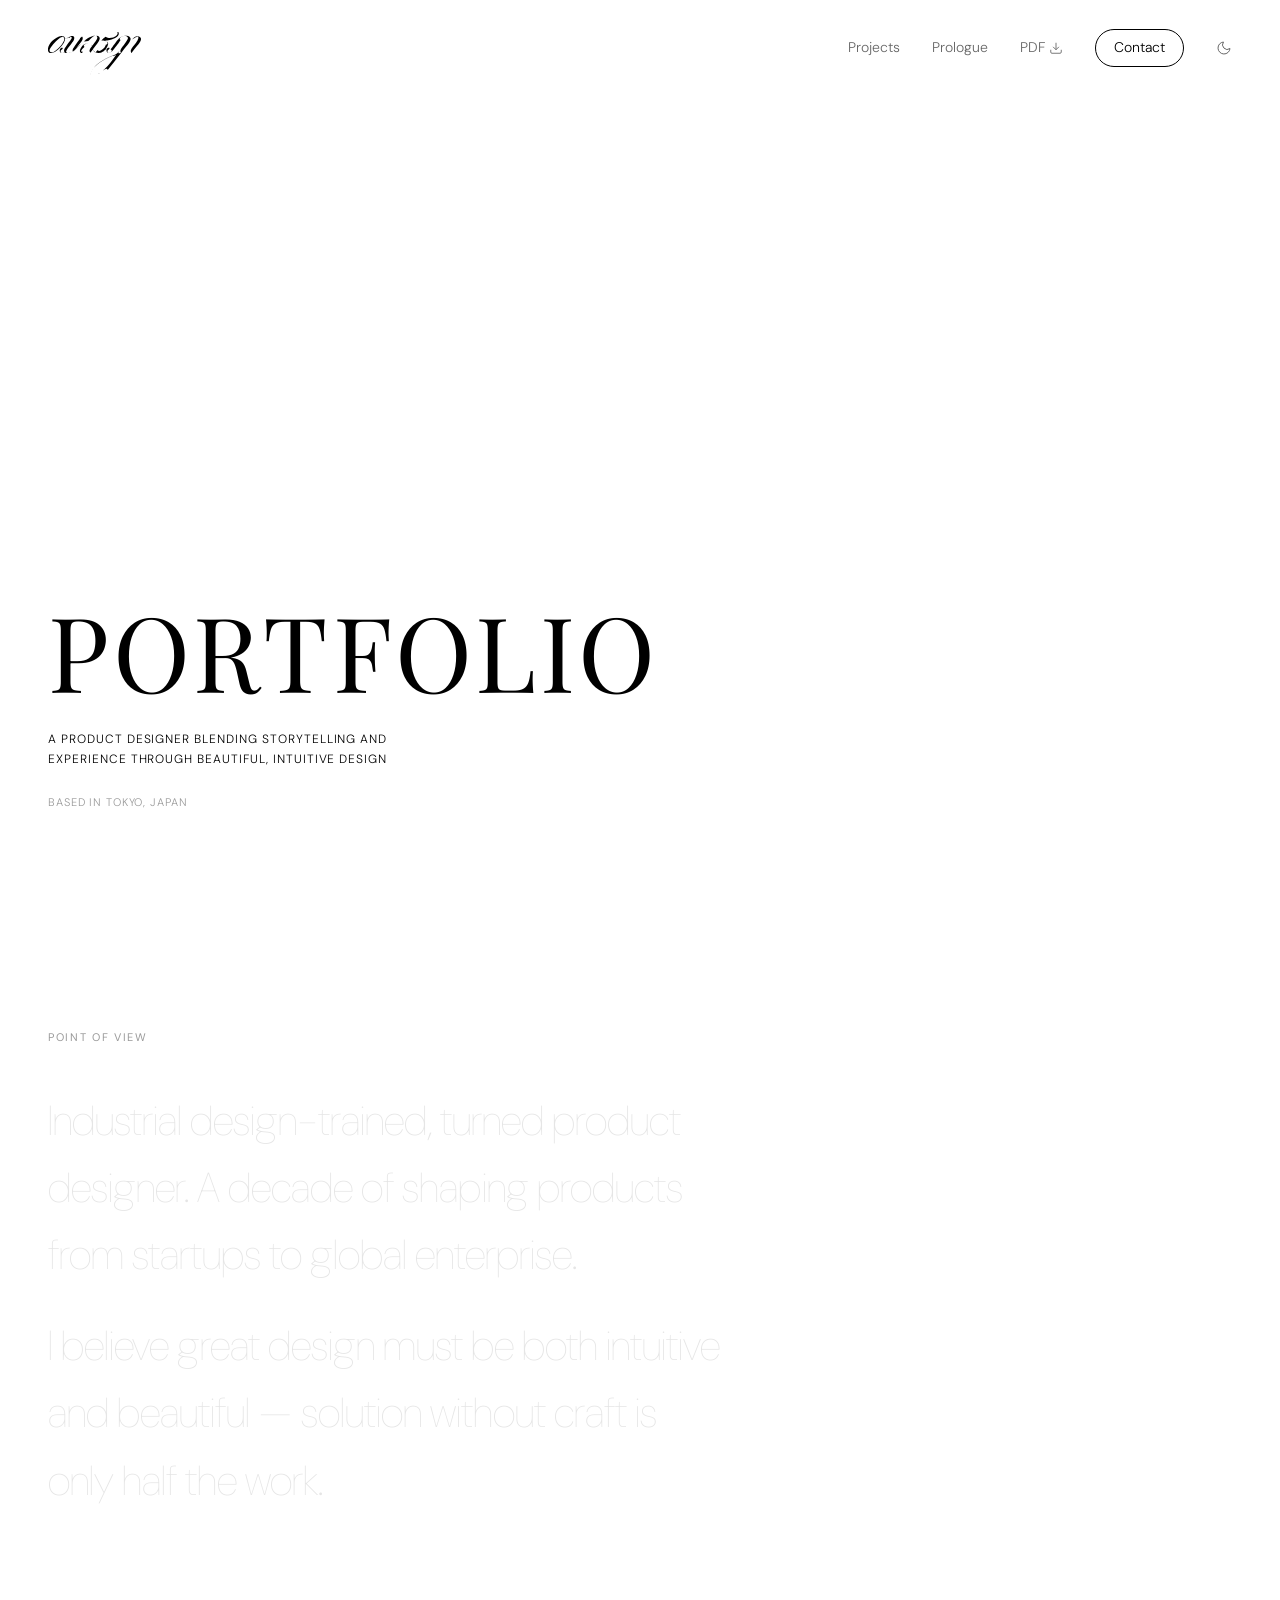
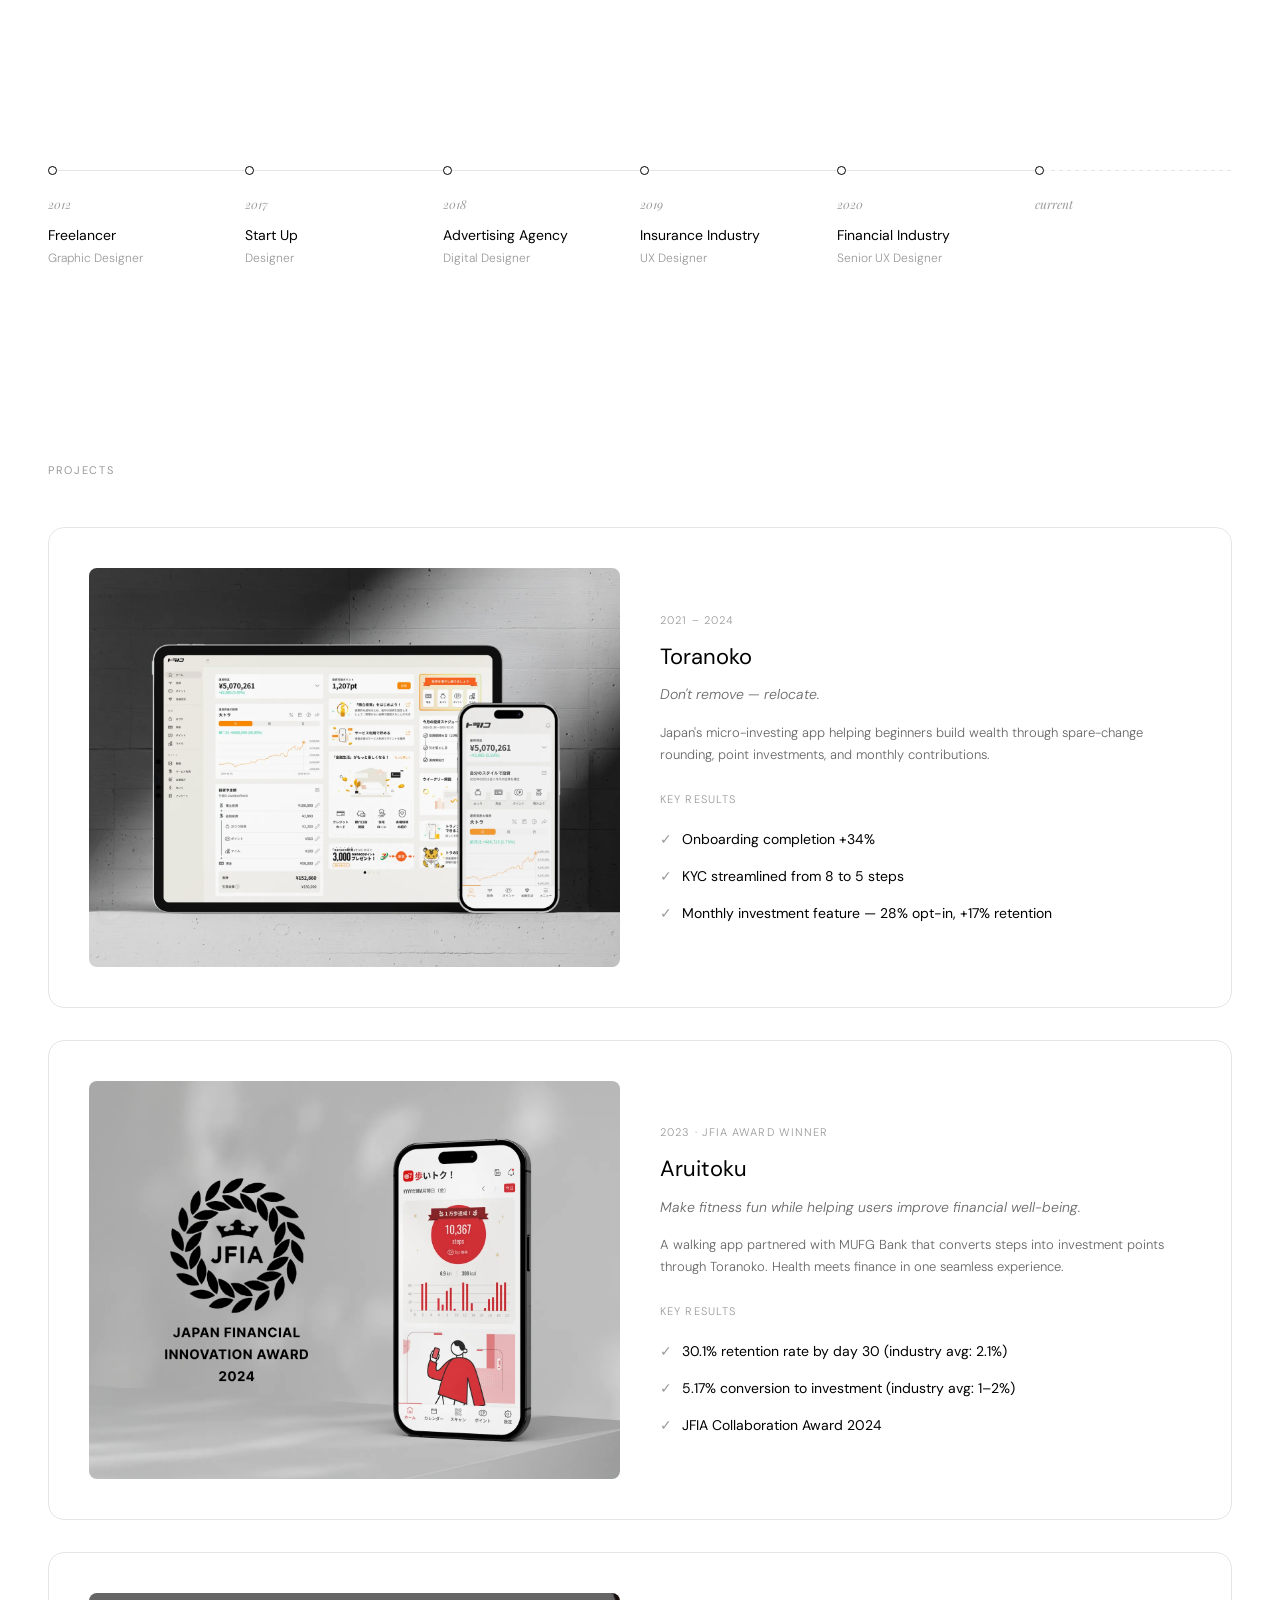
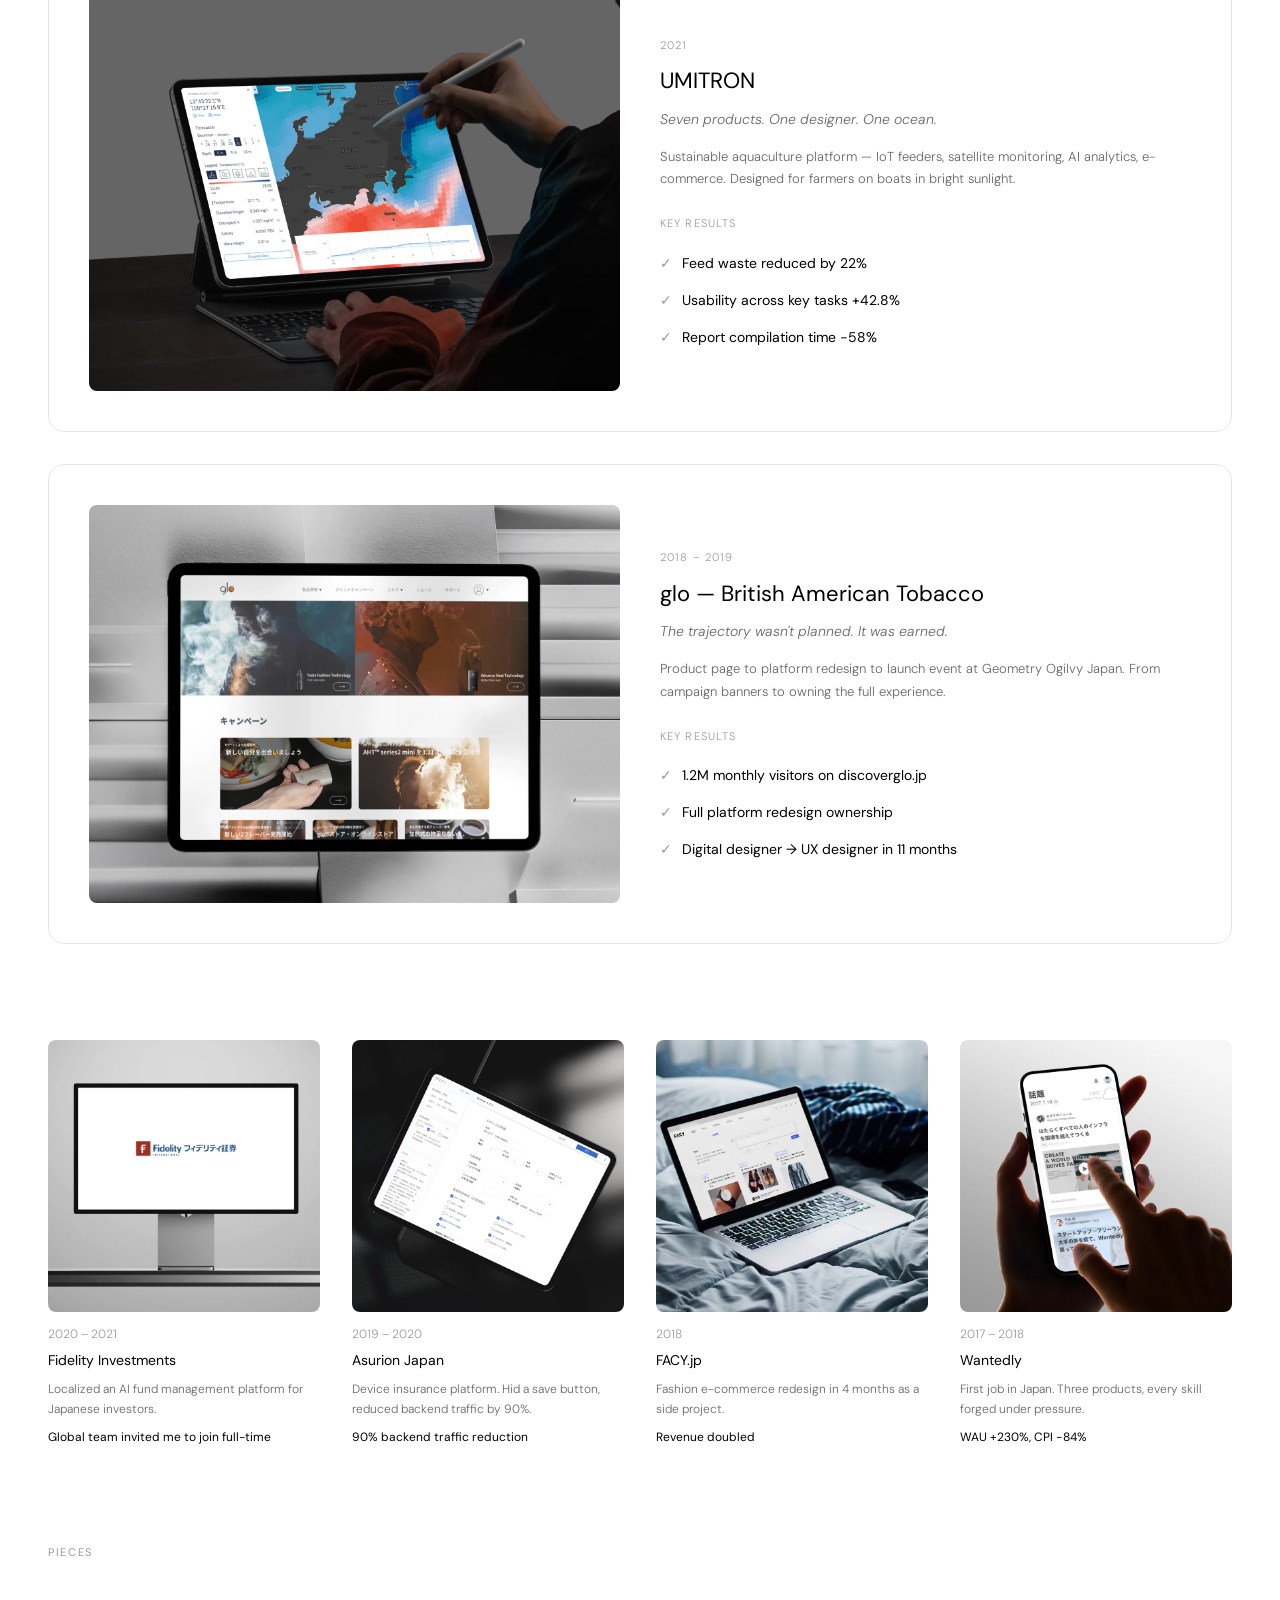
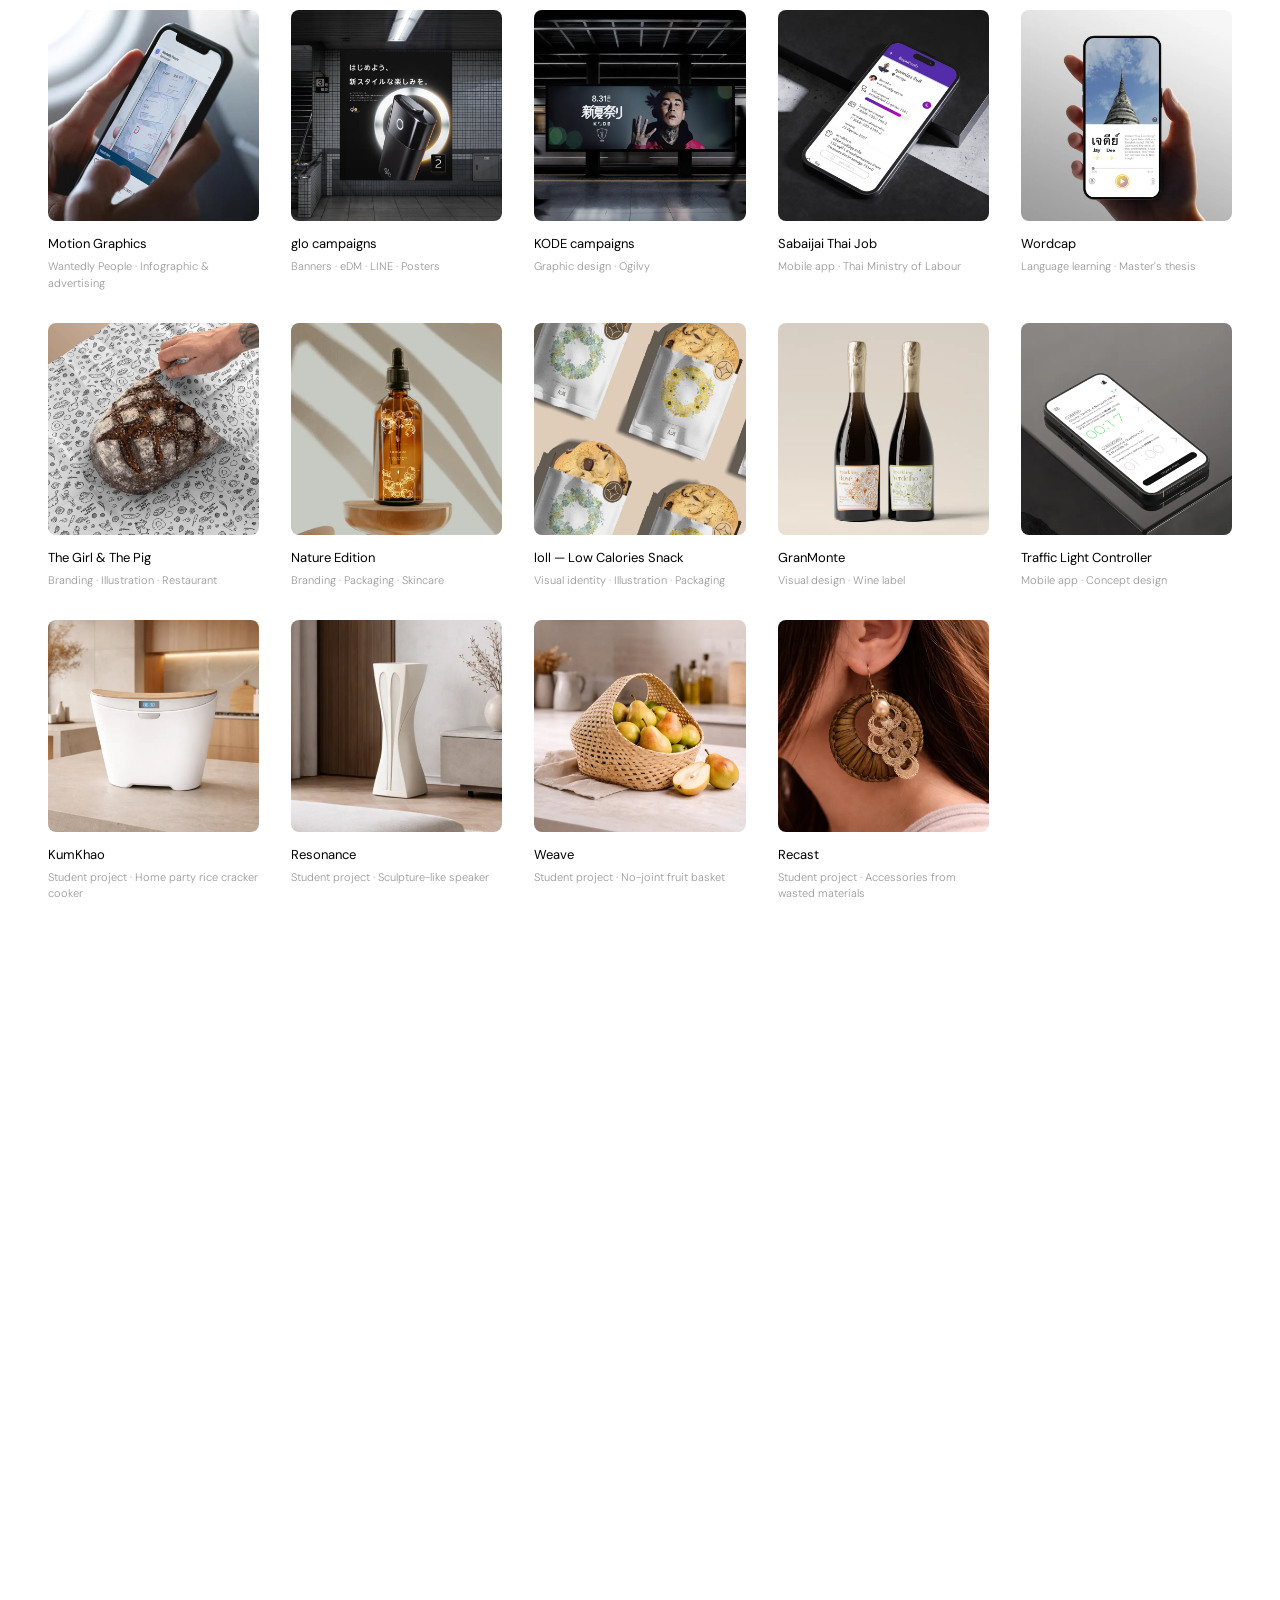
==== commit 5b23fafd: "Increase spacing between Prologue cards and timeline Co-Authored-By: Claude Opus 4.6 (1M context) <n" ====
--- a/index.html
+++ b/index.html
@@ -301,7 +301,7 @@
           <p class="archive-card__desc">A continued research-driven project exploring how ancient Northern Thai tribal textile motifs can be made meaningful, not just decorative, in modern life. Culminating in MOYOGATARI, a gift tableware brand where motif meaning becomes a vehicle for human connection, the work proves that cultural heritage survives not through preservation, but through context.</p>
         </div>
       </div>
-      <div class="timeline timeline--no-dash" style="margin-top: 5rem;">
+      <div class="timeline timeline--no-dash" style="margin-top: 8rem;">
         <div class="timeline__track">
           <div class="timeline__item">
             <span class="timeline__dot"></span>
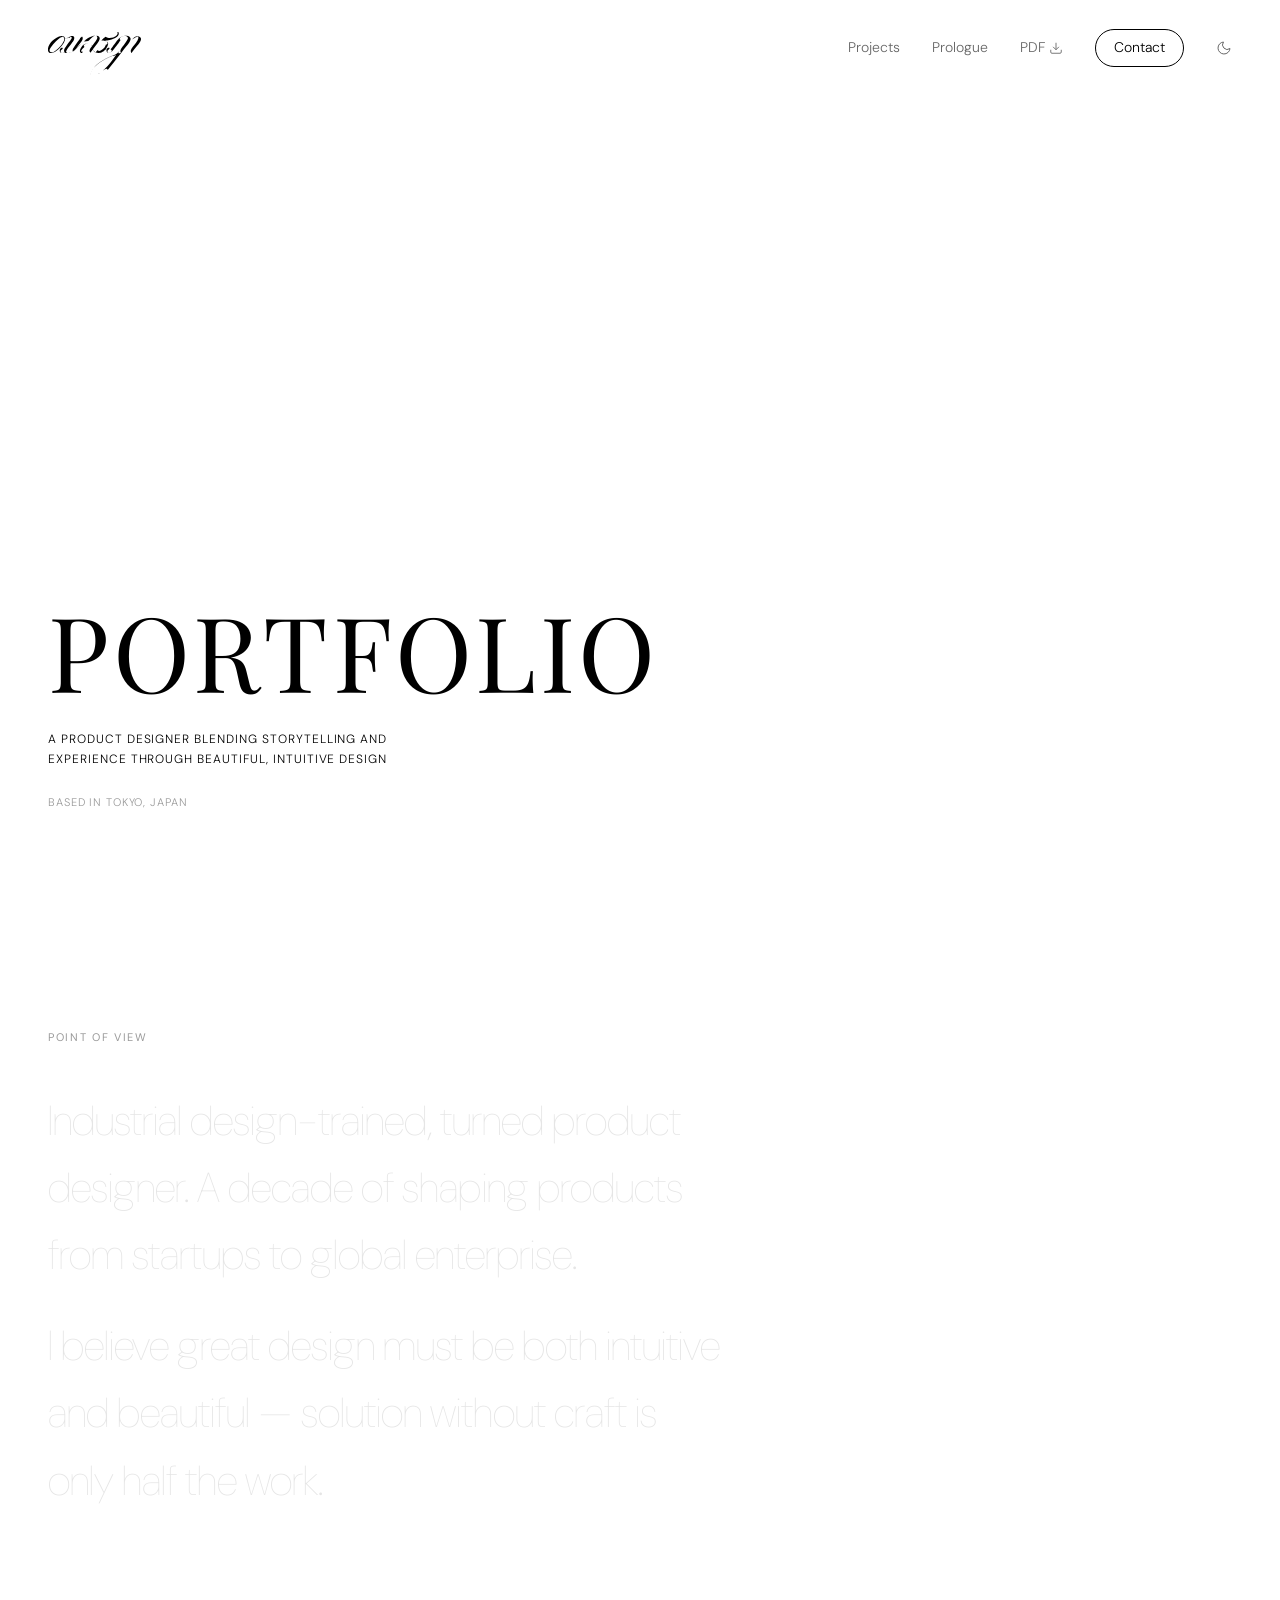
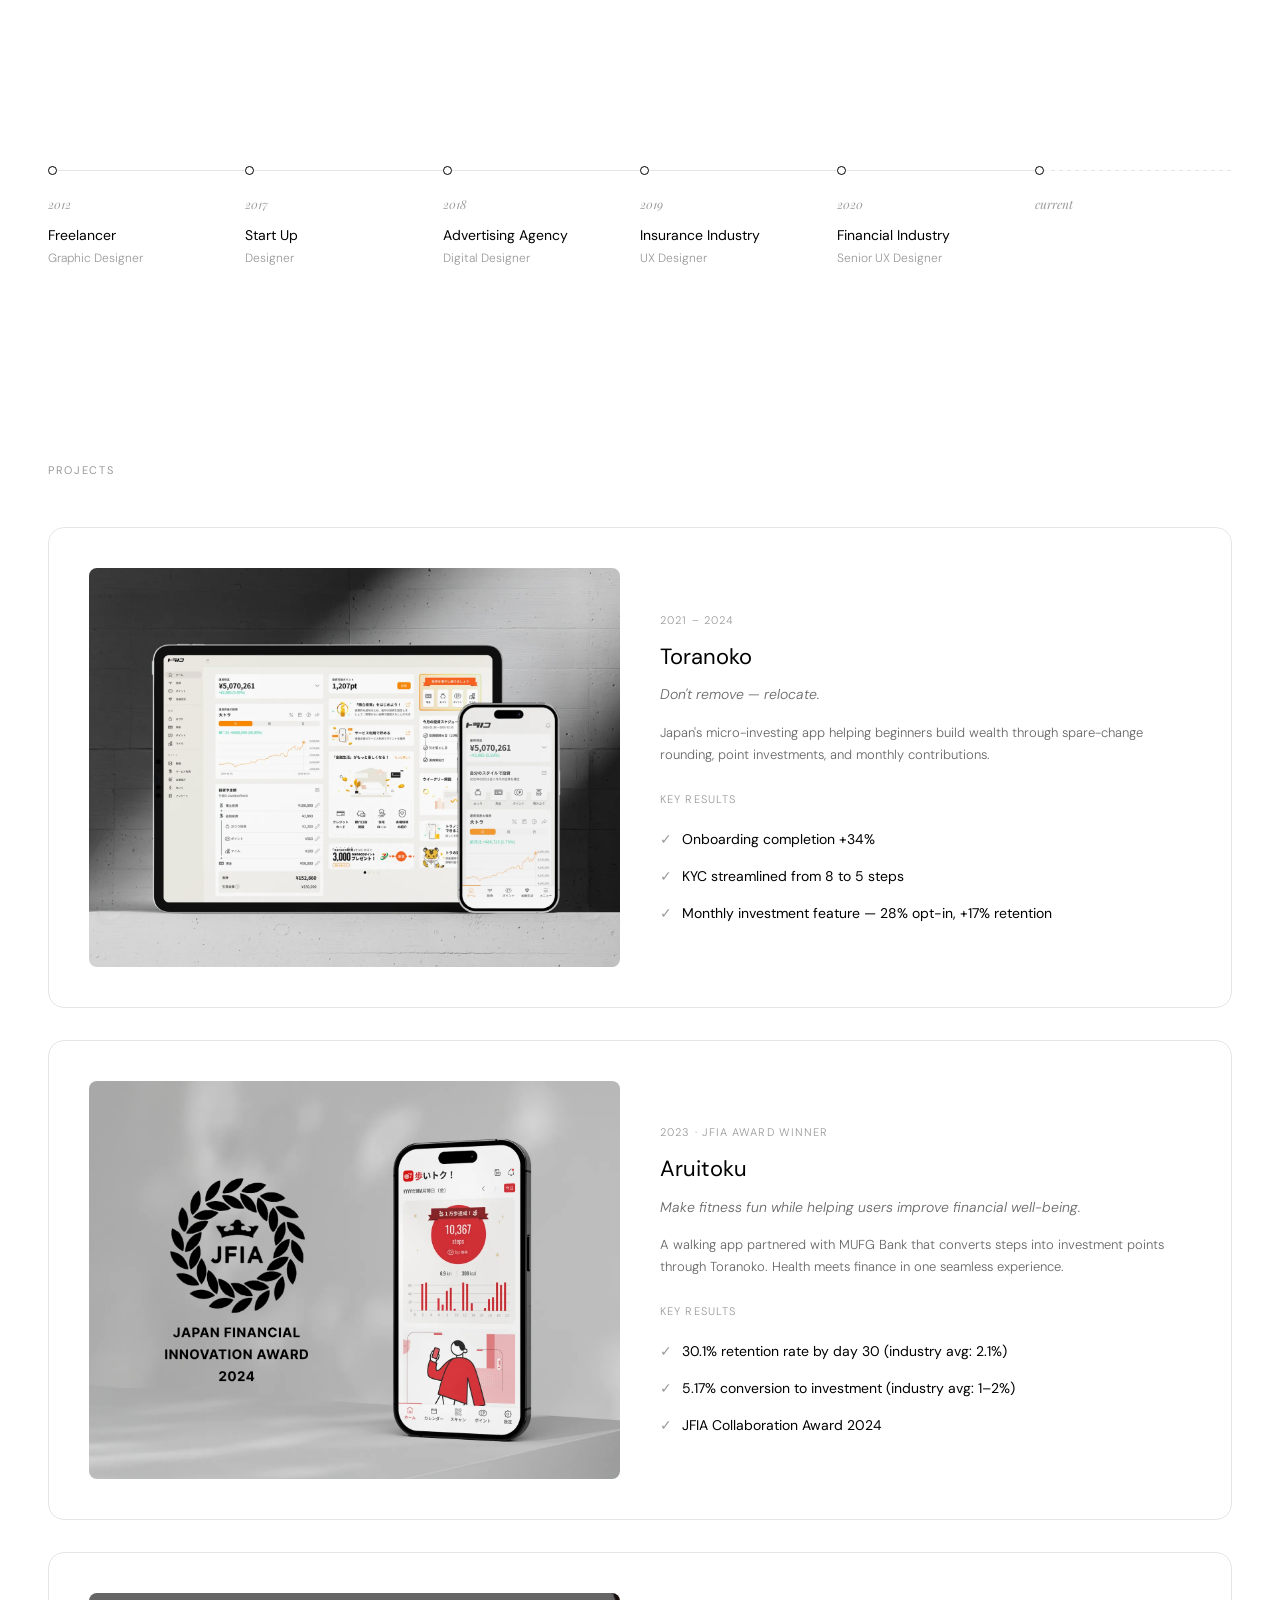
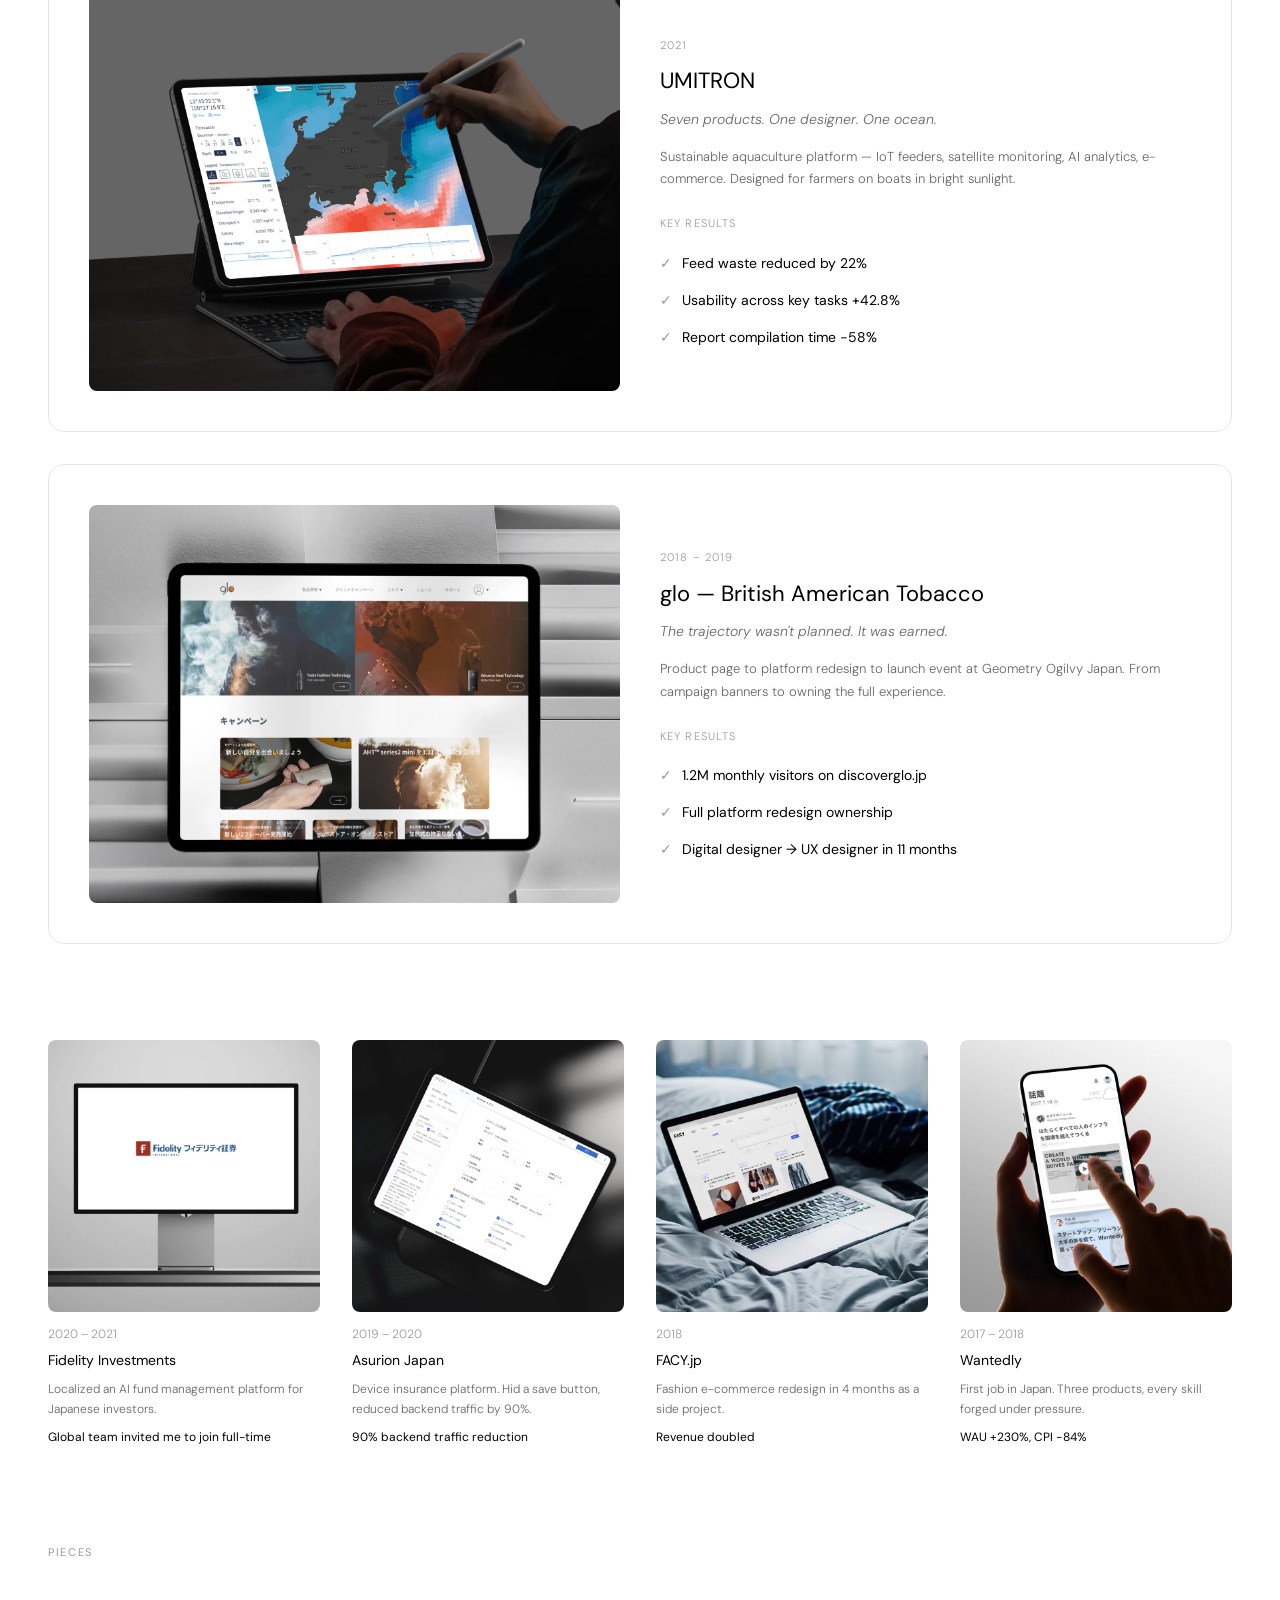
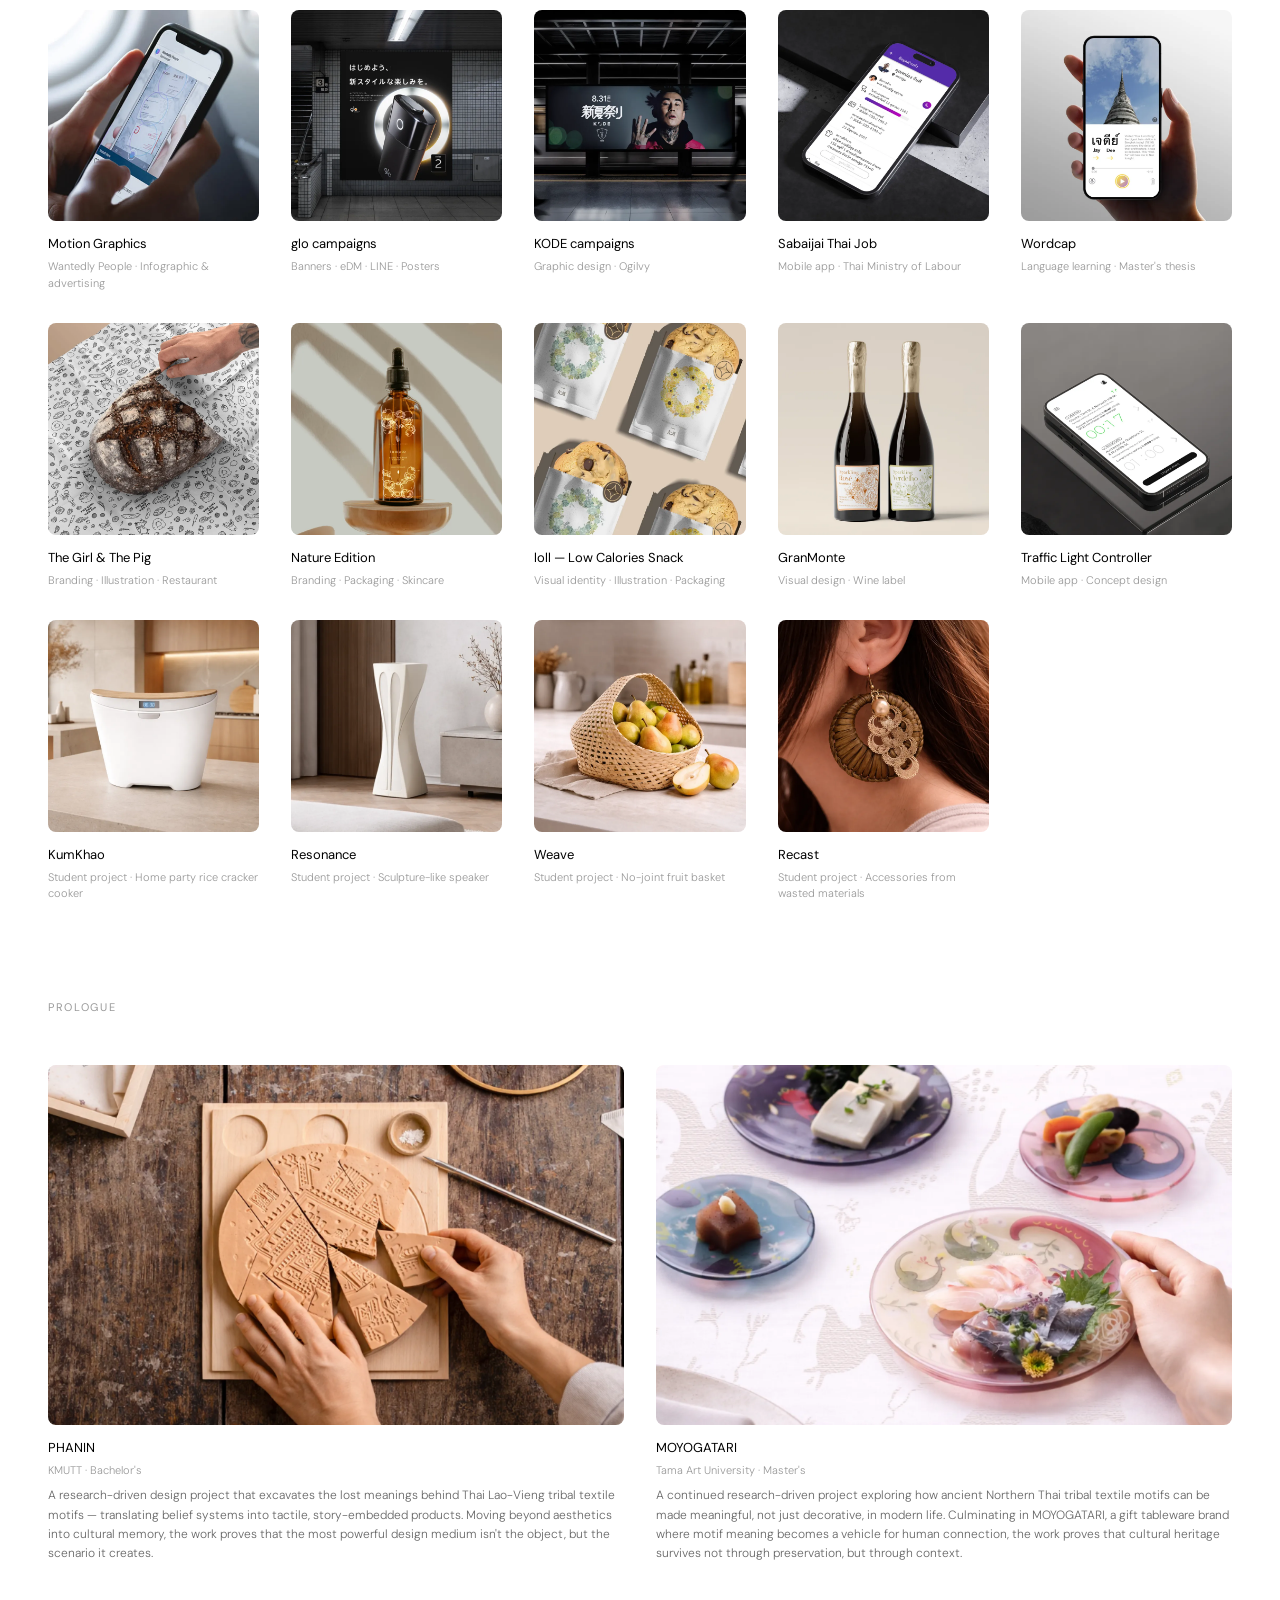
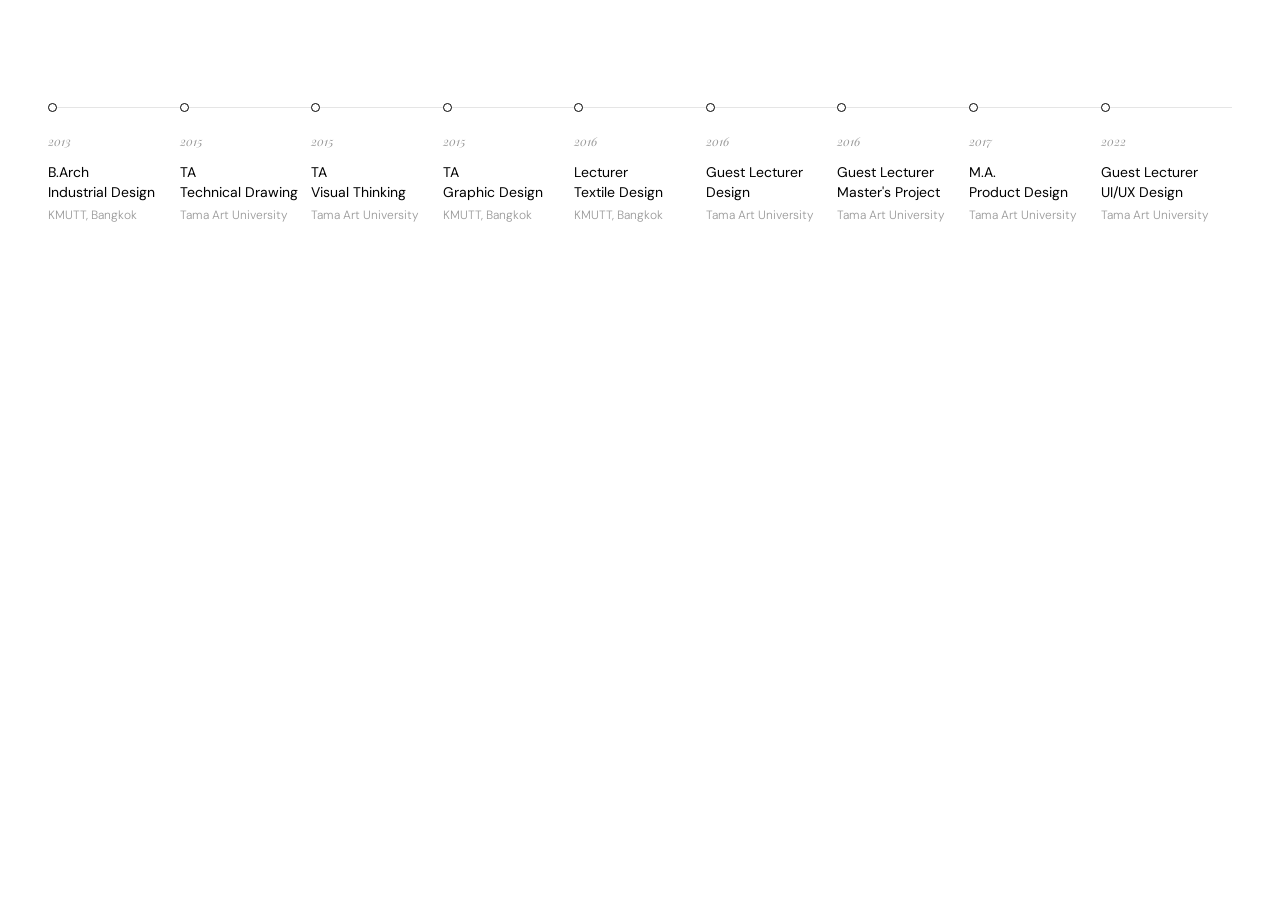
==== commit 5870917c: "Add hamburger menu for Projects/Prologue on mobile Co-Authored-By: Claude Opus 4.6 (1M context) <nor" ====
--- a/index.html
+++ b/index.html
@@ -16,13 +16,18 @@
   <div class="container container--wide">
     <div class="site-header__logo"><a href="index.html"><img src="img/logo-amonrada.svg" alt="Amon T"></a></div>
     <nav class="site-header__nav" aria-label="Main navigation">
-      <a href="#projects">Projects</a>
-      <a href="#prologue">Prologue</a>
+      <div class="nav-menu" id="navMenu">
+        <a href="#projects">Projects</a>
+        <a href="#prologue">Prologue</a>
+      </div>
       <a href="CV-AmonradaTardthong.pdf" download class="nav-pdf">PDF <svg width="14" height="14" viewBox="0 0 24 24" fill="none" stroke="currentColor" stroke-width="1.5"><path d="M21 15v4a2 2 0 0 1-2 2H5a2 2 0 0 1-2-2v-4"/><polyline points="7 10 12 15 17 10"/><line x1="12" y1="15" x2="12" y2="3"/></svg></a>
       <a href="#contact" class="nav-contact">Contact</a>
       <button class="theme-toggle" aria-label="Toggle light and dark mode" onclick="toggleTheme()">
         <svg class="theme-toggle__moon" viewBox="0 0 24 24"><path d="M21 12.79A9 9 0 1 1 11.21 3a7 7 0 0 0 9.79 9.79z"/></svg>
         <svg class="theme-toggle__sun" viewBox="0 0 24 24"><circle cx="12" cy="12" r="5"/><line x1="12" y1="1" x2="12" y2="3"/><line x1="12" y1="21" x2="12" y2="23"/><line x1="4.22" y1="4.22" x2="5.64" y2="5.64"/><line x1="18.36" y1="18.36" x2="19.78" y2="19.78"/><line x1="1" y1="12" x2="3" y2="12"/><line x1="21" y1="12" x2="23" y2="12"/><line x1="4.22" y1="19.78" x2="5.64" y2="18.36"/><line x1="18.36" y1="5.64" x2="19.78" y2="4.22"/></svg>
+      </button>
+      <button class="nav-burger" id="navBurger" aria-label="Menu">
+        <span></span><span></span>
       </button>
     </nav>
   </div>
@@ -433,6 +438,23 @@
   }, { passive: true });
 })();
 
+// Hamburger menu
+(function() {
+  var burger = document.getElementById('navBurger');
+  var menu = document.getElementById('navMenu');
+  if (!burger || !menu) return;
+  burger.addEventListener('click', function() {
+    burger.classList.toggle('is-open');
+    menu.classList.toggle('is-open');
+  });
+  menu.querySelectorAll('a').forEach(function(link) {
+    link.addEventListener('click', function() {
+      burger.classList.remove('is-open');
+      menu.classList.remove('is-open');
+    });
+  });
+})();
+
 // Smooth scroll for nav links
 (function() {
   document.querySelectorAll('.site-header__nav a[href^="#"]').forEach(function(link) {
--- a/css/style.css
+++ b/css/style.css
@@ -34,17 +34,7 @@
   --bg-warm: #141210;
 }
 
-@media (prefers-color-scheme: dark) {
-  :root:not([data-theme="light"]) {
-    --text-primary: #F0F0F0;
-    --text-secondary: #A0A0A0;
-    --text-tertiary: #707070;
-    --border: #2A2A2A;
-    --bg: #0A0A0A;
-    --bg-placeholder: #1A1A1A;
-    --bg-warm: #141210;
-  }
-}
+/* System dark mode no longer auto-applied — light is default */
 
 html {
   font-size: 16px;
@@ -70,17 +60,6 @@
   background: rgba(0, 0, 0, 0.3);
 }
 
-@media (prefers-color-scheme: dark) {
-  :root:not([data-theme="light"]) {
-    scrollbar-color: rgba(255, 255, 255, 0.15) transparent;
-  }
-  :root:not([data-theme="light"]) ::-webkit-scrollbar-thumb {
-    background: rgba(255, 255, 255, 0.15);
-  }
-  :root:not([data-theme="light"]) ::-webkit-scrollbar-thumb:hover {
-    background: rgba(255, 255, 255, 0.3);
-  }
-}
 
 [data-theme="dark"] {
   scrollbar-color: rgba(255, 255, 255, 0.15) transparent;
@@ -213,11 +192,6 @@
   transition: transform 0.3s ease;
 }
 
-@media (prefers-color-scheme: dark) {
-  :root:not([data-theme="light"]) .site-header {
-    background: rgba(10, 10, 10, 0.95);
-  }
-}
 
 [data-theme="dark"] .site-header {
   background: rgba(10, 10, 10, 0.95);
@@ -246,11 +220,6 @@
   display: block;
 }
 
-@media (prefers-color-scheme: dark) {
-  :root:not([data-theme="light"]) .site-header__logo img {
-    filter: invert(1);
-  }
-}
 
 [data-theme="dark"] .site-header__logo img {
   filter: invert(1);
@@ -264,6 +233,7 @@
   display: flex;
   align-items: center;
   gap: 32px;
+  position: relative;
 }
 
 .site-header__nav a {
@@ -554,38 +524,37 @@
   }
 }
 
-/* Timeline */
+/* Timeline — vertical on mobile, horizontal on desktop */
 .timeline {
   padding-top: 0.5rem;
-  overflow-x: auto;
 }
 
 .timeline__track {
   display: flex;
+  flex-direction: column;
   gap: 0;
-  min-width: 600px;
   position: relative;
 }
 
 .timeline__item {
-  flex: 1;
   position: relative;
-  padding-top: 2rem;
+  padding-left: 2rem;
+  padding-bottom: 2rem;
 }
 
 .timeline__item::before {
   content: '';
   position: absolute;
-  top: 8px;
-  left: 0;
-  right: 0;
-  height: 1px;
+  top: 0;
+  left: 3px;
+  bottom: 0;
+  width: 1px;
   background: var(--border);
 }
 
 .timeline__item:last-child::before {
   background: repeating-linear-gradient(
-    to right,
+    to bottom,
     var(--border) 0,
     var(--border) 4px,
     transparent 4px,
@@ -599,10 +568,10 @@
 
 .timeline__dot {
   position: absolute;
-  top: 4px;
+  top: 2px;
   left: 0;
-  width: 9px;
-  height: 9px;
+  width: 8px;
+  height: 8px;
   border: 1.5px solid var(--text-primary);
   border-radius: 50%;
   background: var(--bg);
@@ -612,7 +581,7 @@
 .timeline__year {
   font-size: 12px;
   color: var(--text-tertiary);
-  margin-bottom: 0.75rem;
+  margin-bottom: 0.25rem;
   font-style: italic;
   font-family: var(--font-display);
 }
@@ -627,6 +596,59 @@
 .timeline__company {
   font-size: 12px;
   color: var(--text-tertiary);
+}
+
+/* Horizontal timeline on desktop */
+@media (min-width: 768px) {
+  .timeline {
+    overflow-x: auto;
+  }
+
+  .timeline__track {
+    flex-direction: row;
+    min-width: 600px;
+  }
+
+  .timeline__item {
+    flex: 1;
+    padding-left: 0;
+    padding-top: 2rem;
+    padding-bottom: 0;
+  }
+
+  .timeline__item::before {
+    top: 8px;
+    left: 0;
+    right: 0;
+    bottom: auto;
+    width: auto;
+    height: 1px;
+  }
+
+  .timeline__item:last-child::before {
+    background: repeating-linear-gradient(
+      to right,
+      var(--border) 0,
+      var(--border) 4px,
+      transparent 4px,
+      transparent 8px
+    );
+  }
+
+  .timeline--no-dash .timeline__item:last-child::before {
+    background: var(--border);
+  }
+
+  .timeline__dot {
+    top: 4px;
+    left: 0;
+    width: 9px;
+    height: 9px;
+  }
+
+  .timeline__year {
+    margin-bottom: 0.75rem;
+  }
 }
 
 /* --- Section label --- */
@@ -929,8 +951,14 @@
 
 .prologue-grid {
   display: grid;
-  grid-template-columns: 1fr 1fr;
+  grid-template-columns: 1fr;
   gap: 2rem;
+}
+
+@media (min-width: 768px) {
+  .prologue-grid {
+    grid-template-columns: 1fr 1fr;
+  }
 }
 
 .prologue__note {
@@ -1419,6 +1447,67 @@
 
 .about-contact__links a {
   display: inline;
+}
+
+/* --- Hamburger menu (mobile) --- */
+.nav-menu {
+  display: flex;
+  gap: 32px;
+}
+
+.nav-burger {
+  display: none;
+  background: none;
+  border: none;
+  cursor: pointer;
+  padding: 4px;
+  flex-direction: column;
+  gap: 5px;
+}
+
+.nav-burger span {
+  display: block;
+  width: 18px;
+  height: 1.5px;
+  background: var(--text-secondary);
+  transition: transform 0.3s ease, opacity 0.3s ease;
+}
+
+.nav-burger.is-open span:first-child {
+  transform: translateY(3.25px) rotate(45deg);
+}
+
+.nav-burger.is-open span:last-child {
+  transform: translateY(-3.25px) rotate(-45deg);
+}
+
+@media (max-width: 767px) {
+  .nav-burger {
+    display: flex;
+  }
+
+  .nav-menu {
+    display: none;
+    position: absolute;
+    top: 100%;
+    right: 0;
+    background: var(--bg);
+    border: 1px solid var(--border);
+    border-radius: 12px;
+    padding: 1rem 1.5rem;
+    flex-direction: column;
+    gap: 0.75rem;
+    min-width: 160px;
+    box-shadow: 0 8px 24px rgba(0, 0, 0, 0.08);
+  }
+
+  .nav-menu.is-open {
+    display: flex;
+  }
+
+  [data-theme="dark"] .nav-menu {
+    box-shadow: 0 8px 24px rgba(0, 0, 0, 0.3);
+  }
 }
 
 /* --- Close button (detail pages) --- */
@@ -1734,10 +1823,6 @@
 [data-theme="dark"] .theme-toggle__moon { display: none; }
 [data-theme="dark"] .theme-toggle__sun { display: block; }
 
-@media (prefers-color-scheme: dark) {
-  :root:not([data-theme="light"]) .theme-toggle__moon { display: none; }
-  :root:not([data-theme="light"]) .theme-toggle__sun { display: block; }
-}
 
 /* --- Responsive --- */
 @media (max-width: 639px) {
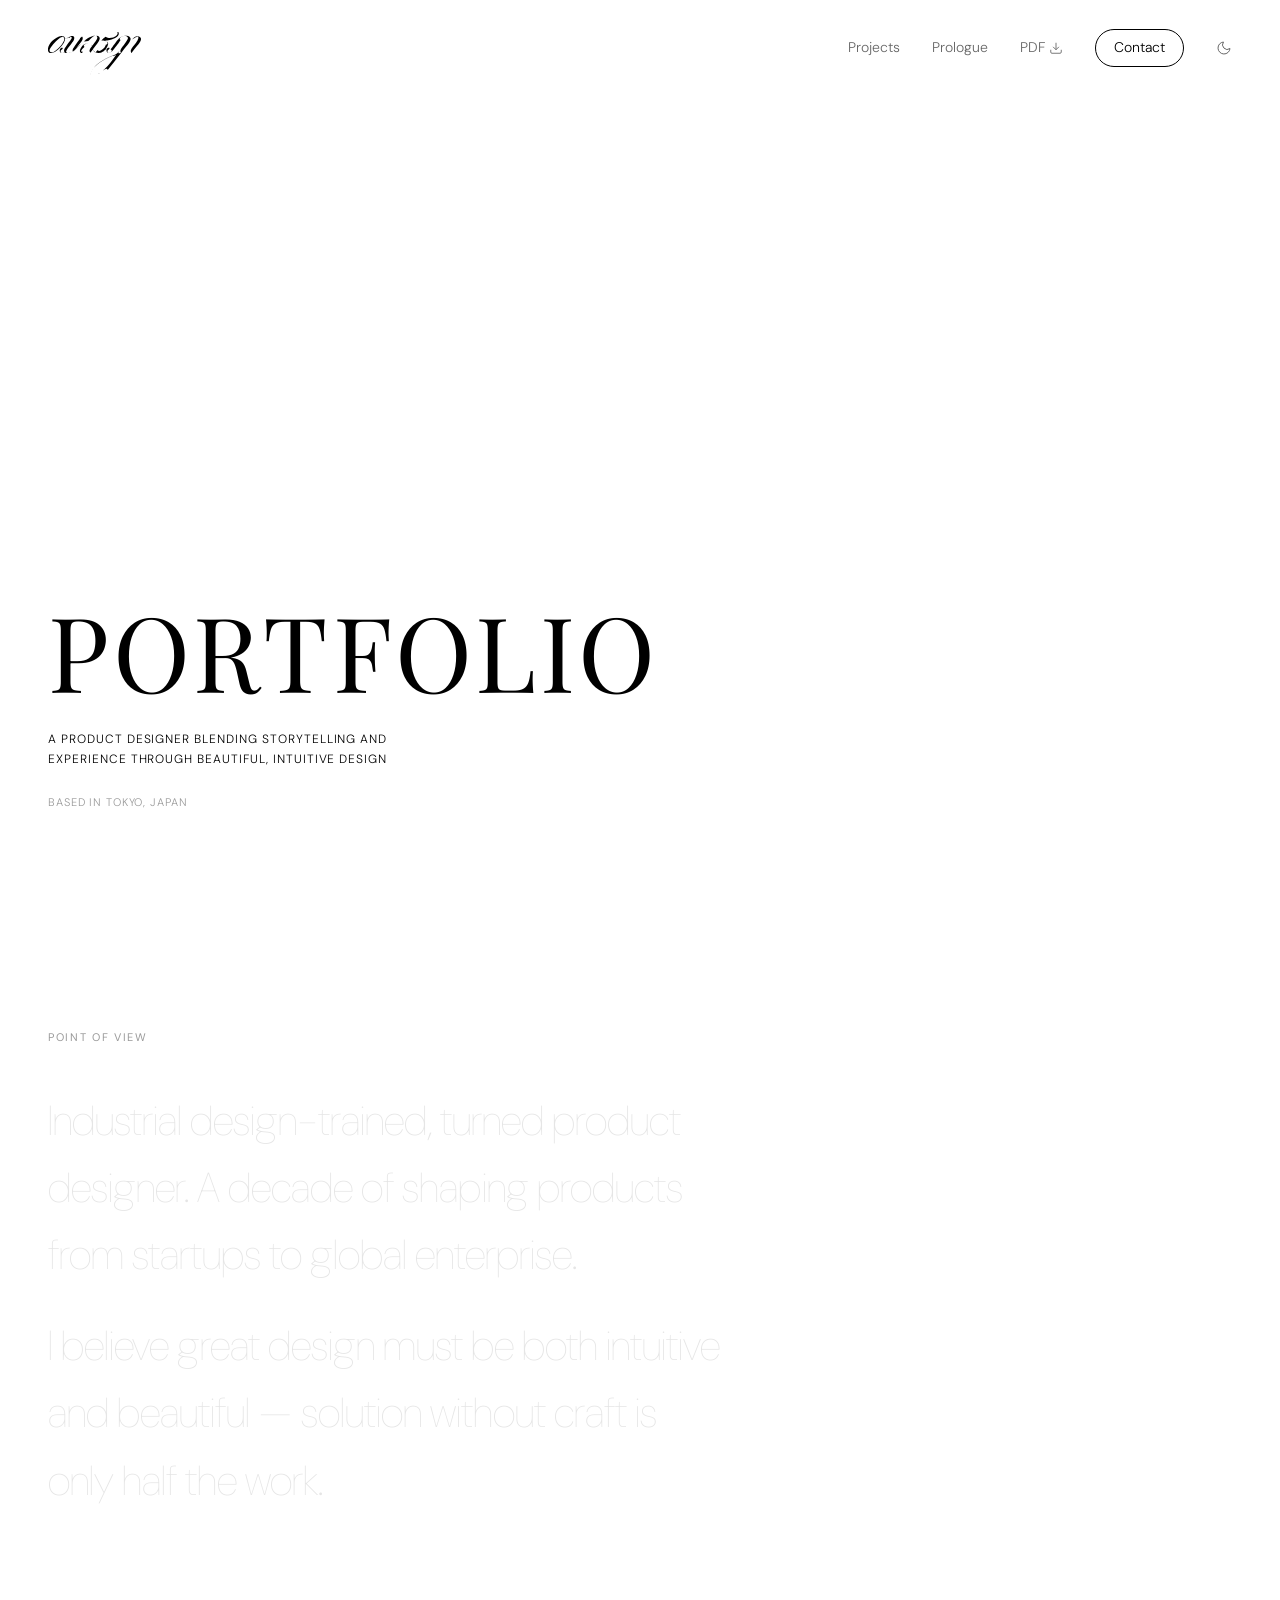
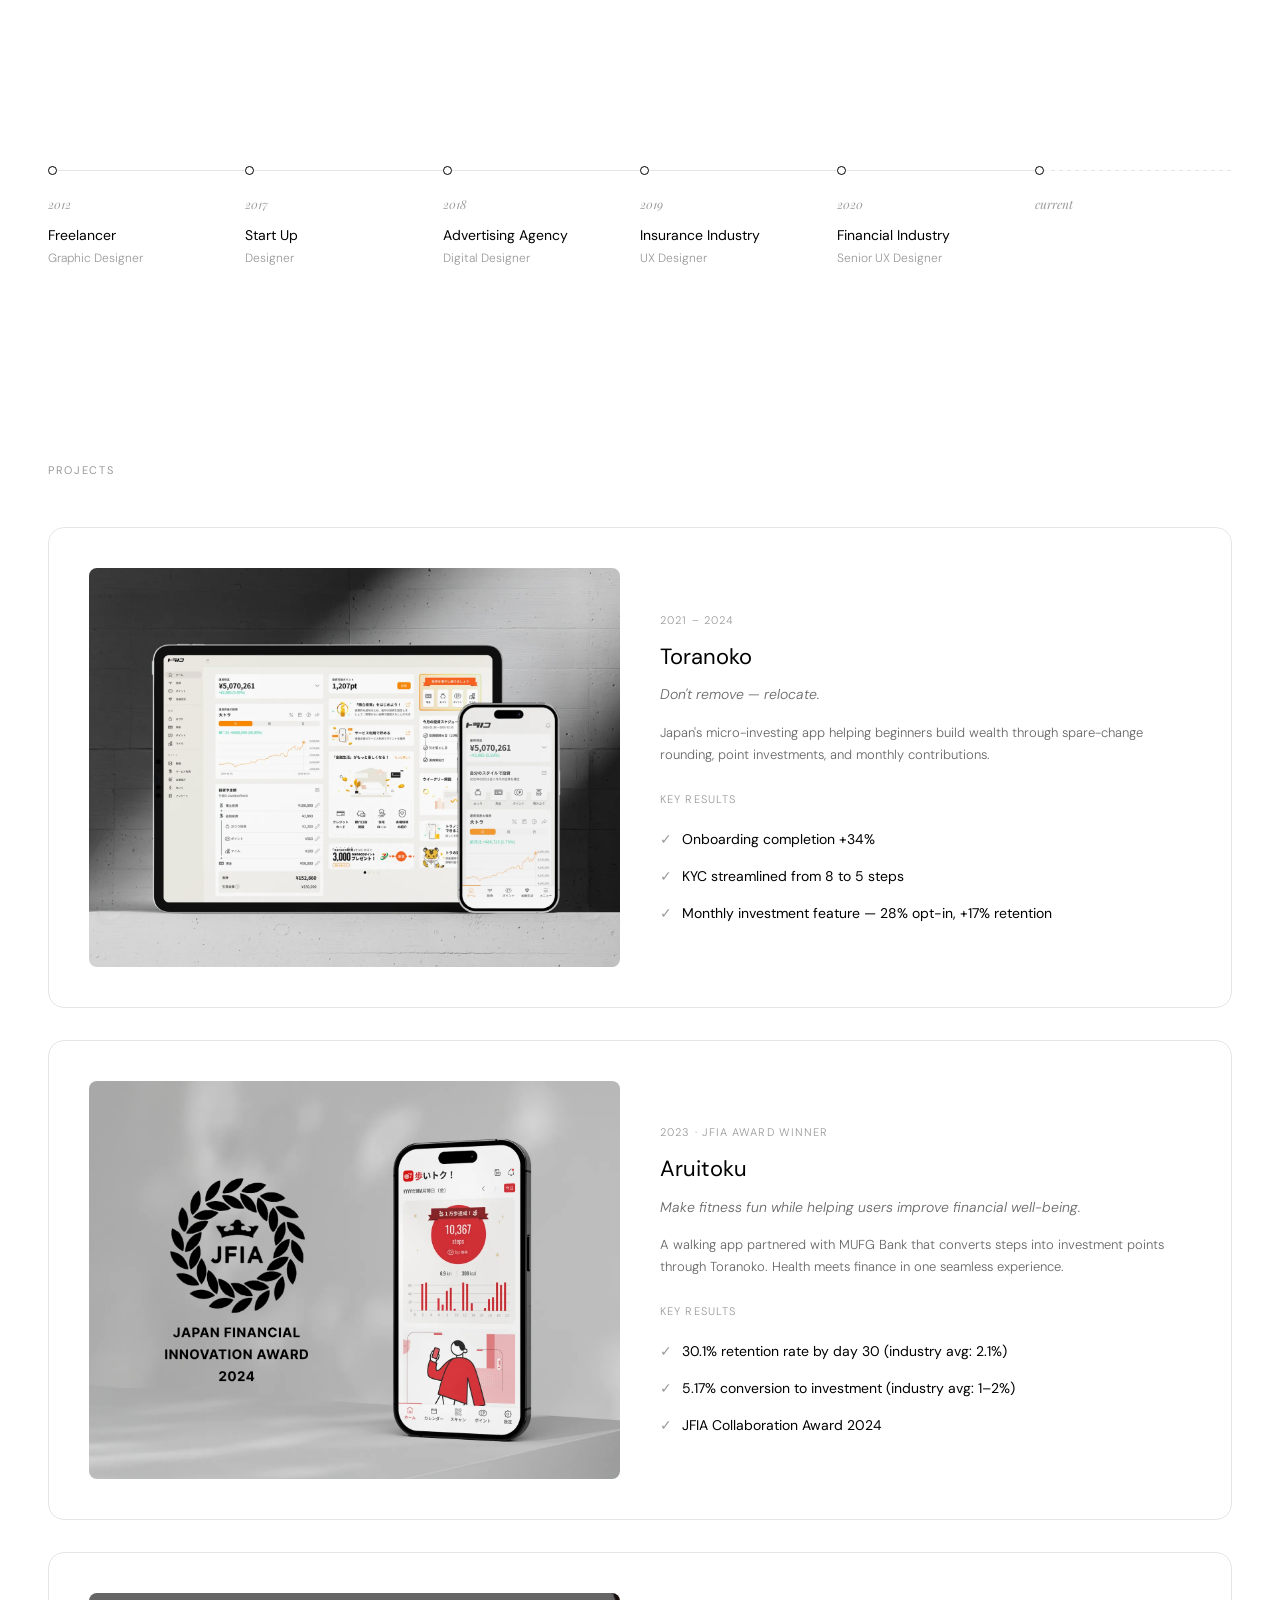
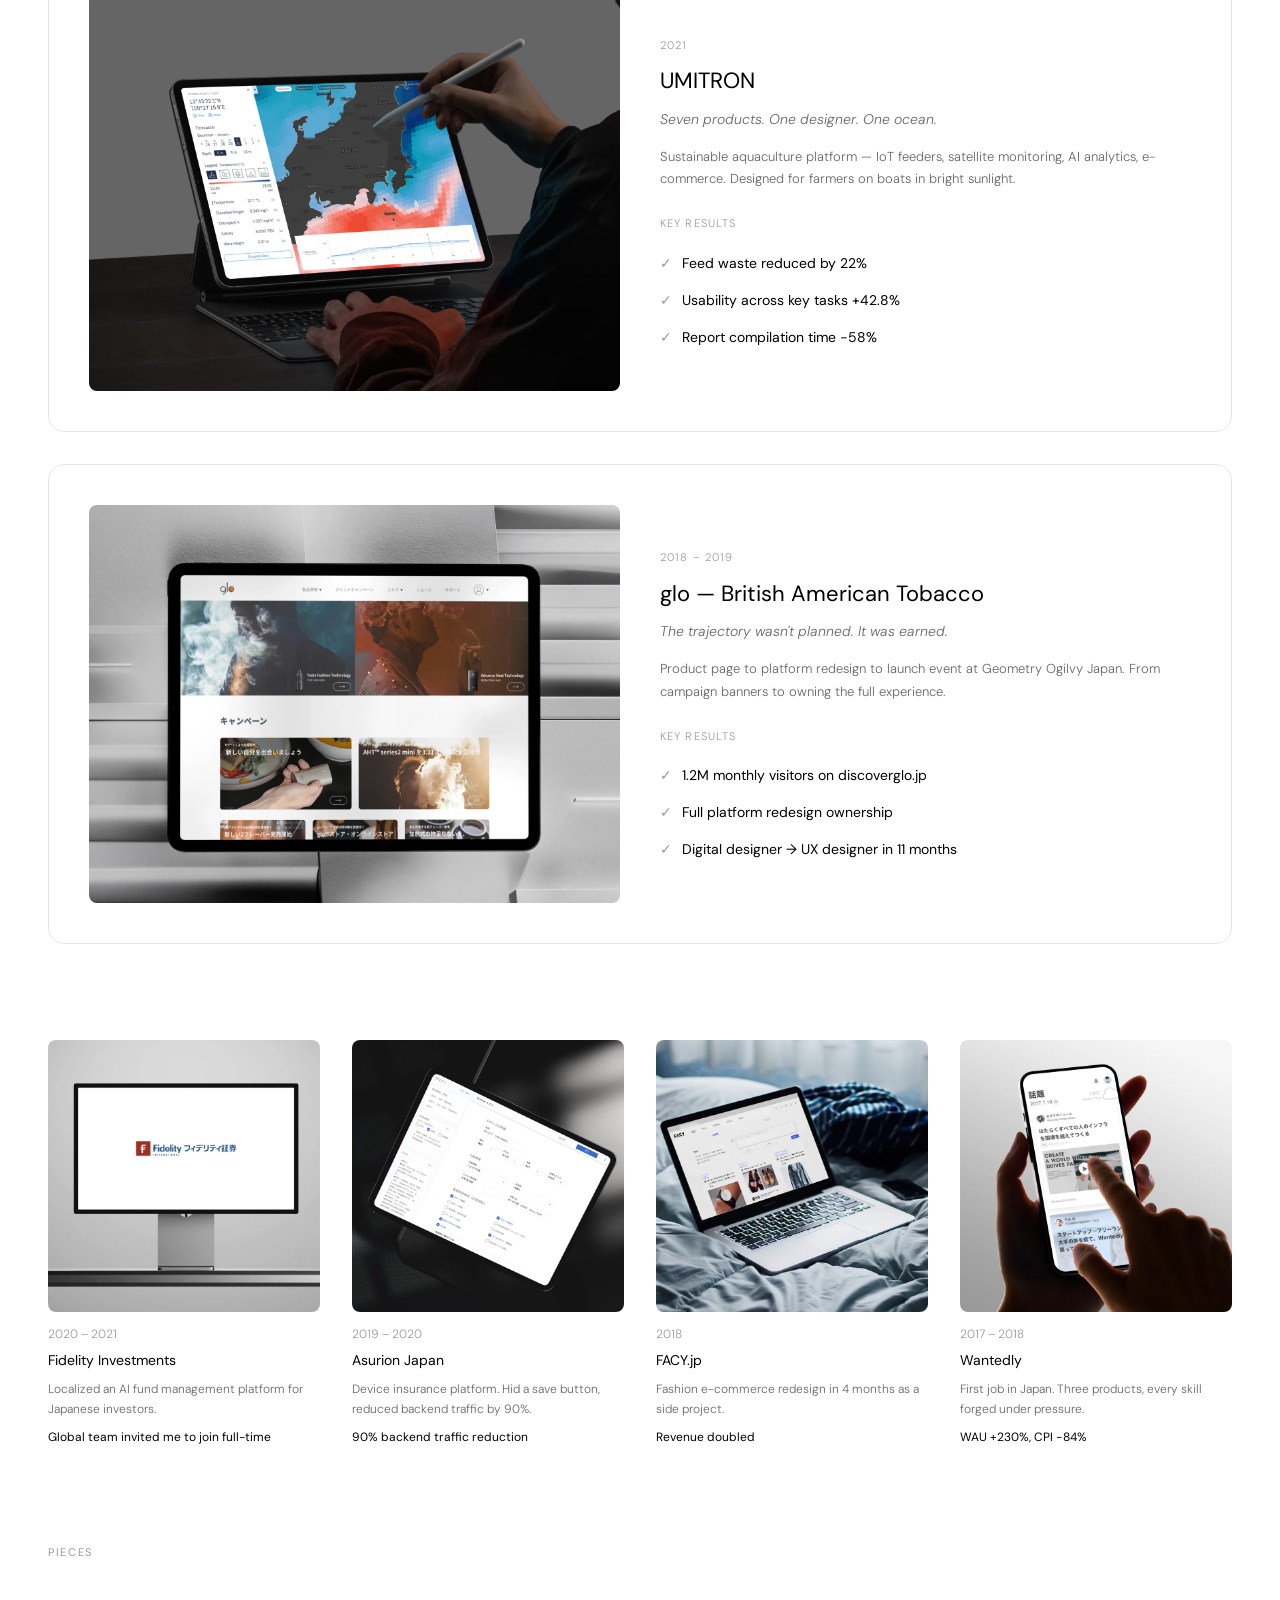
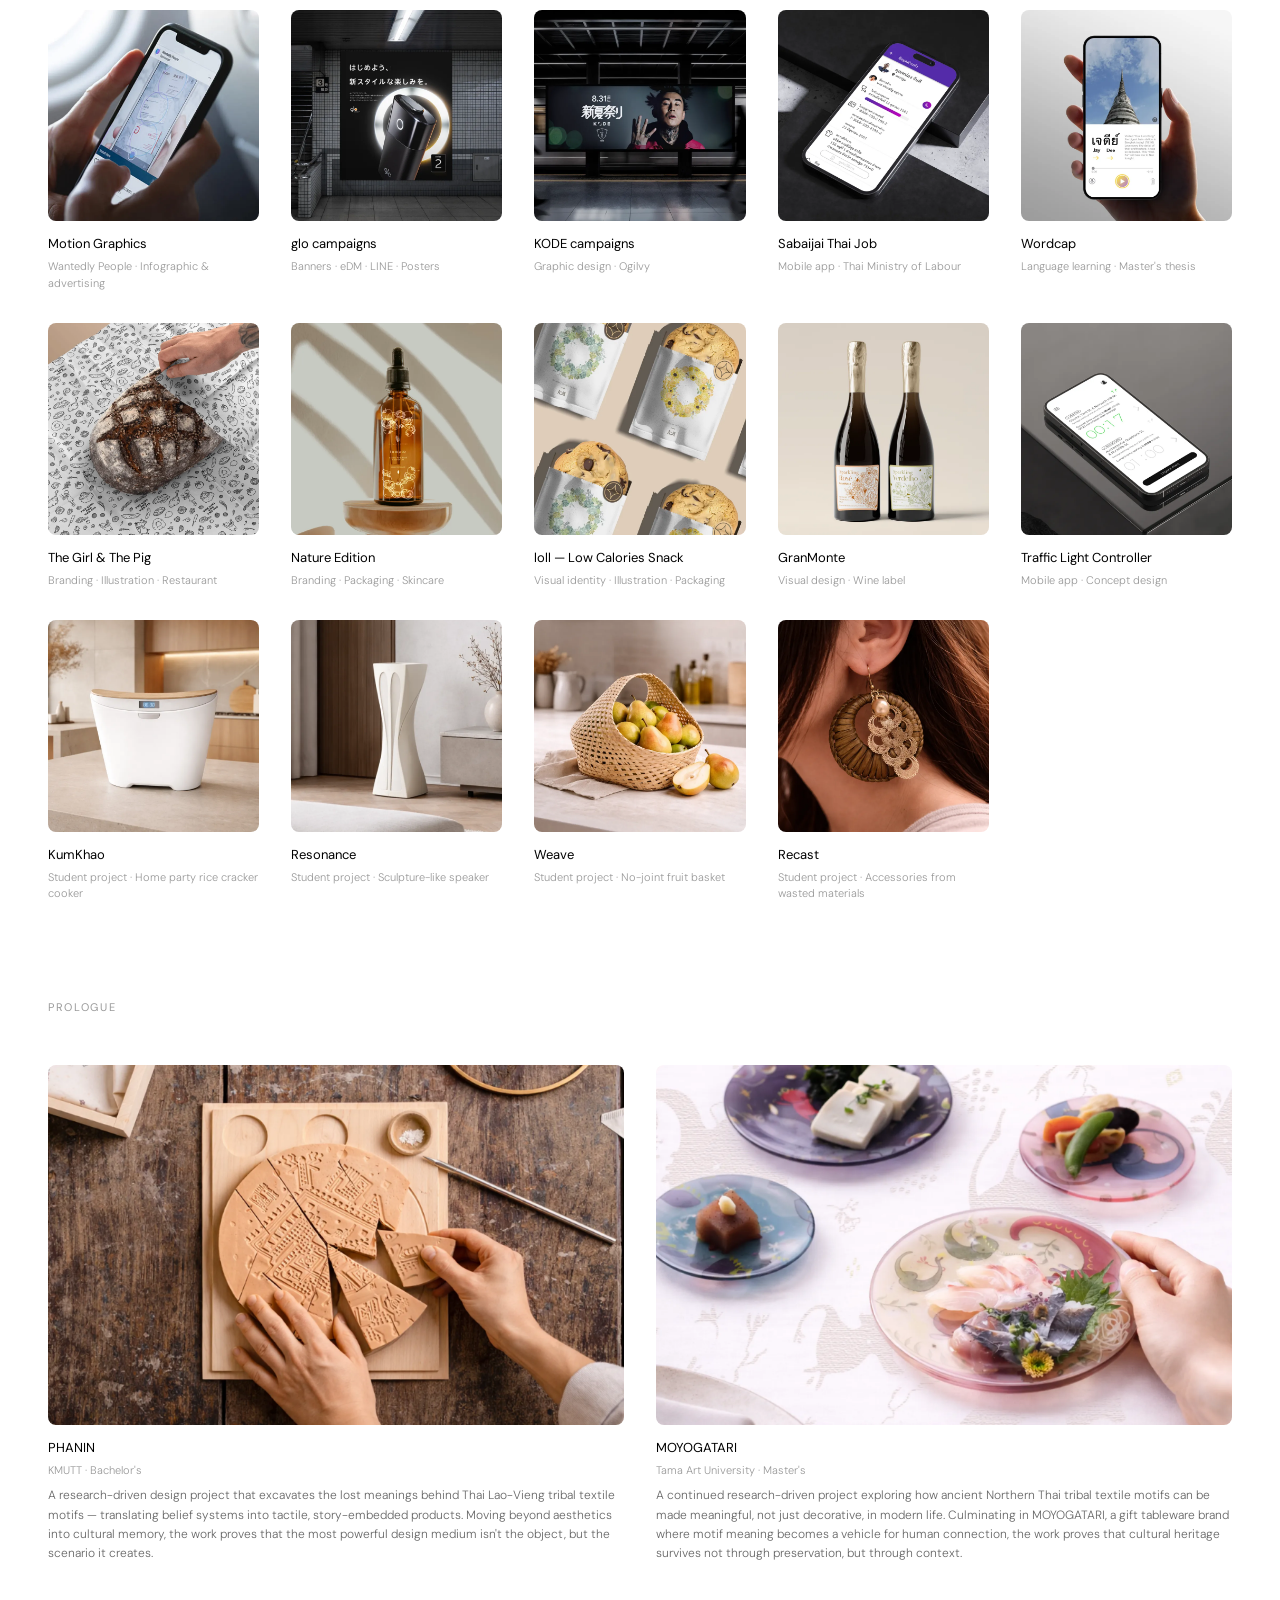
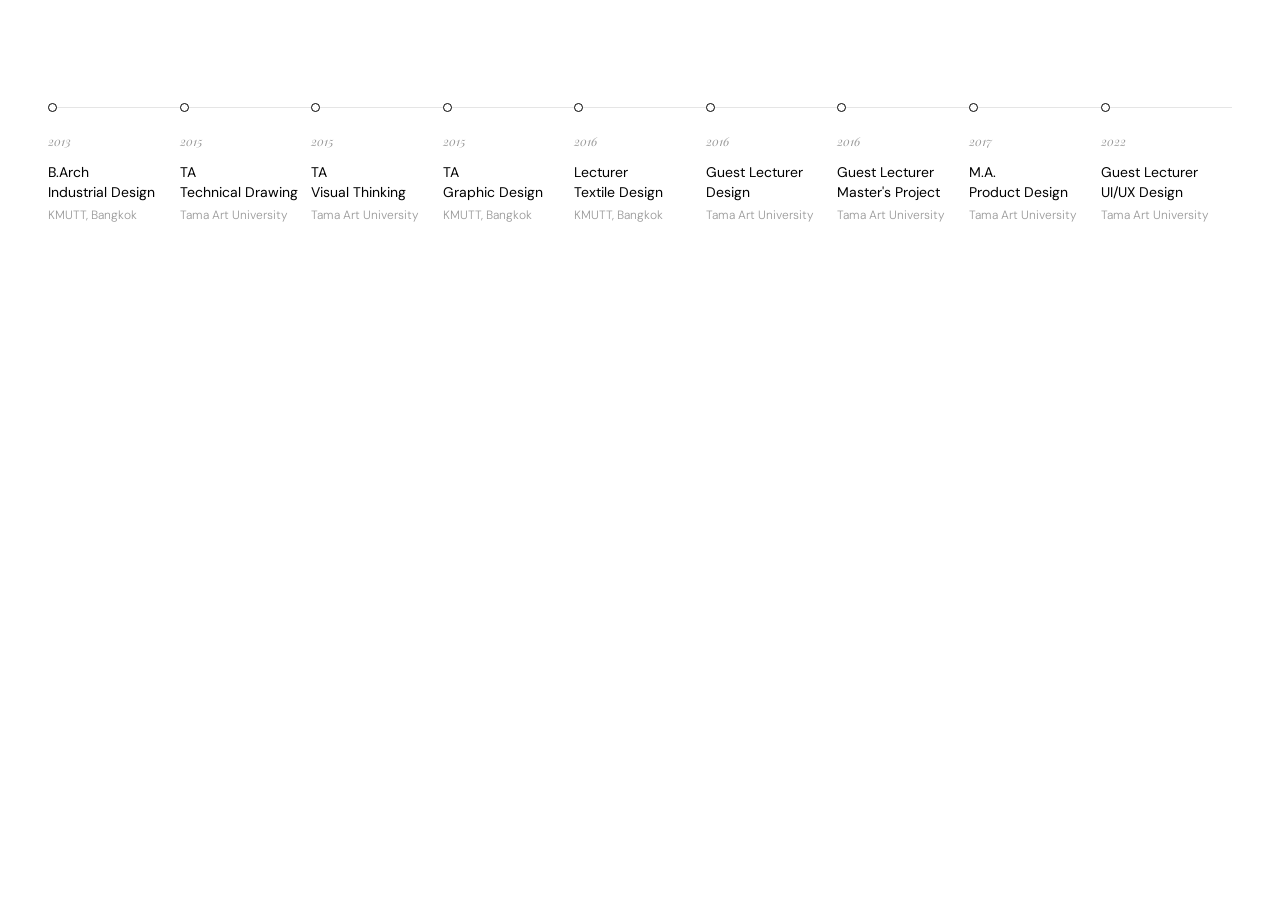
==== commit 02616252: "Move Contact into hamburger menu on mobile Co-Authored-By: Claude Opus 4.6 (1M context) <noreply@ant" ====
--- a/index.html
+++ b/index.html
@@ -19,6 +19,7 @@
       <div class="nav-menu" id="navMenu">
         <a href="#projects">Projects</a>
         <a href="#prologue">Prologue</a>
+        <a href="#contact" class="nav-menu__contact">Contact</a>
       </div>
       <a href="CV-AmonradaTardthong.pdf" download class="nav-pdf">PDF <svg width="14" height="14" viewBox="0 0 24 24" fill="none" stroke="currentColor" stroke-width="1.5"><path d="M21 15v4a2 2 0 0 1-2 2H5a2 2 0 0 1-2-2v-4"/><polyline points="7 10 12 15 17 10"/><line x1="12" y1="15" x2="12" y2="3"/></svg></a>
       <a href="#contact" class="nav-contact">Contact</a>
--- a/css/style.css
+++ b/css/style.css
@@ -1481,9 +1481,21 @@
   transform: translateY(-3.25px) rotate(-45deg);
 }
 
+.nav-menu__contact {
+  display: none;
+}
+
 @media (max-width: 767px) {
   .nav-burger {
     display: flex;
+  }
+
+  .nav-contact {
+    display: none;
+  }
+
+  .nav-menu__contact {
+    display: block;
   }
 
   .nav-menu {
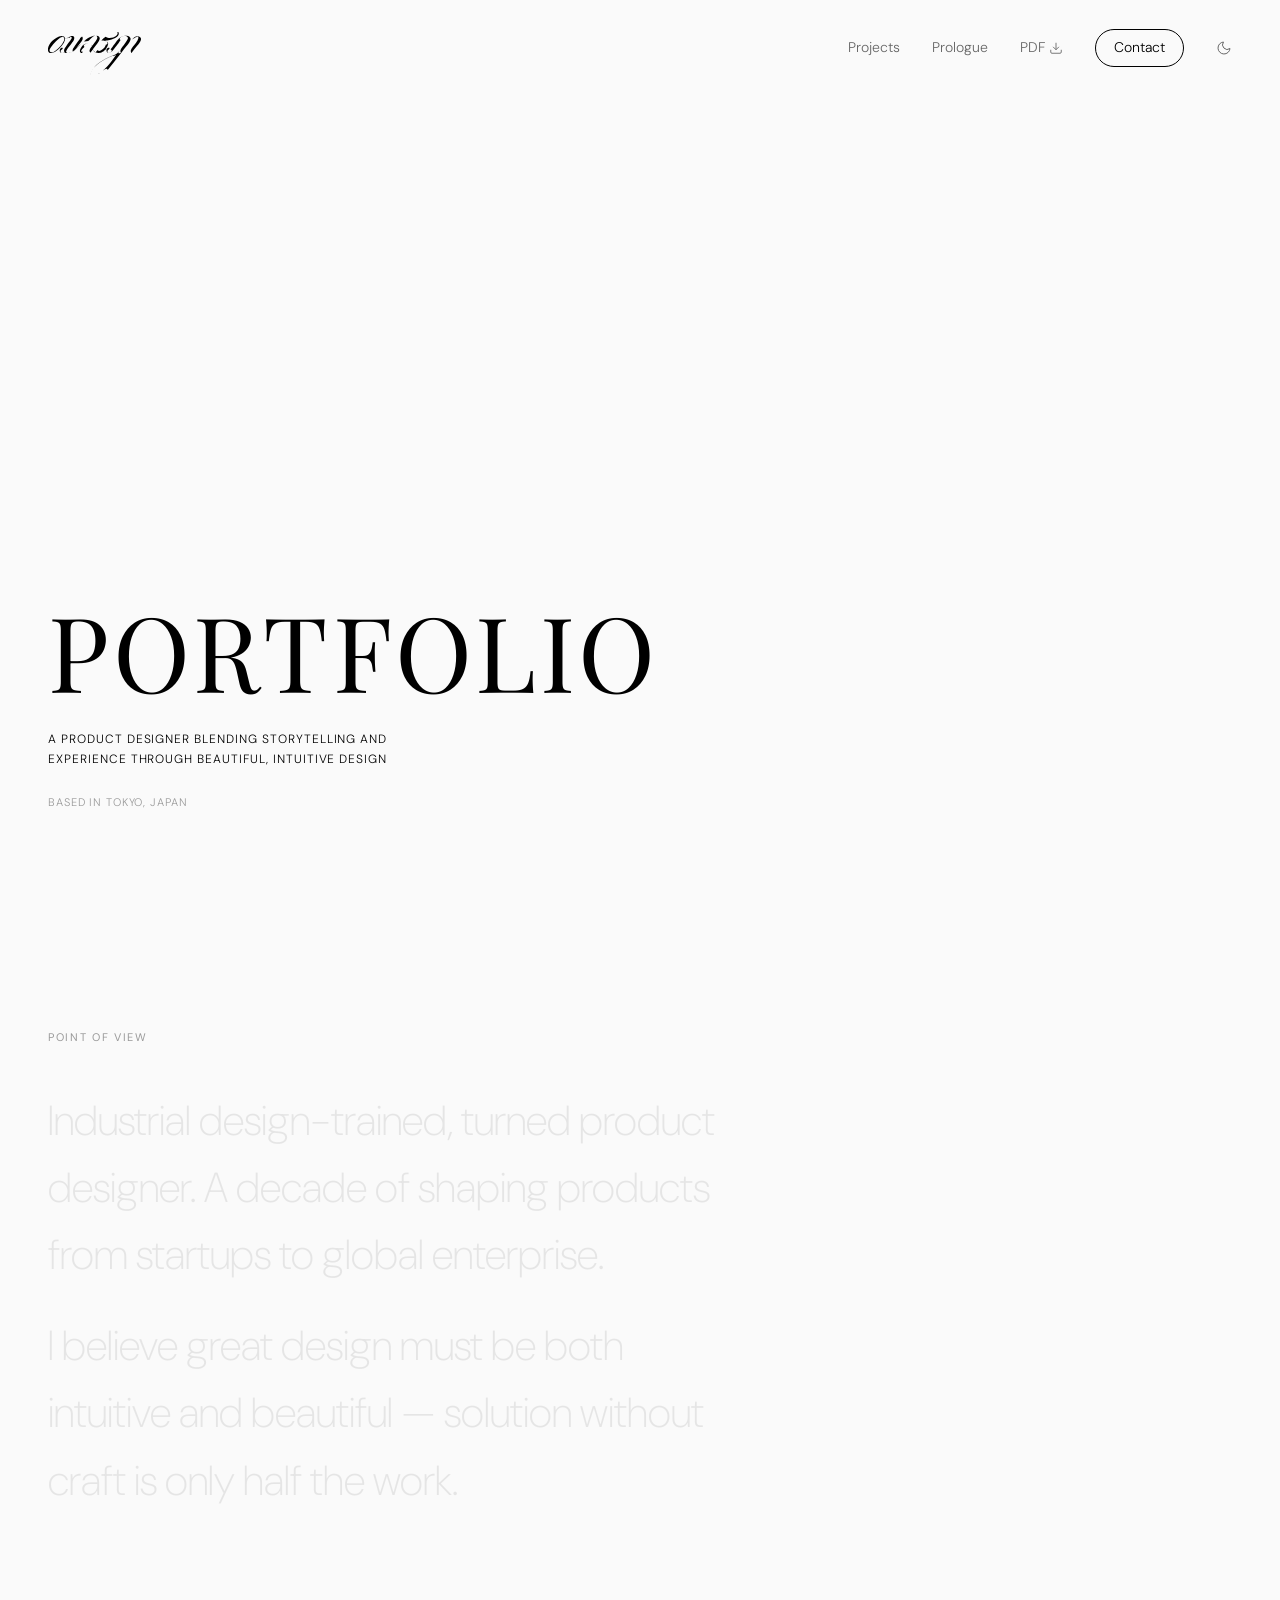
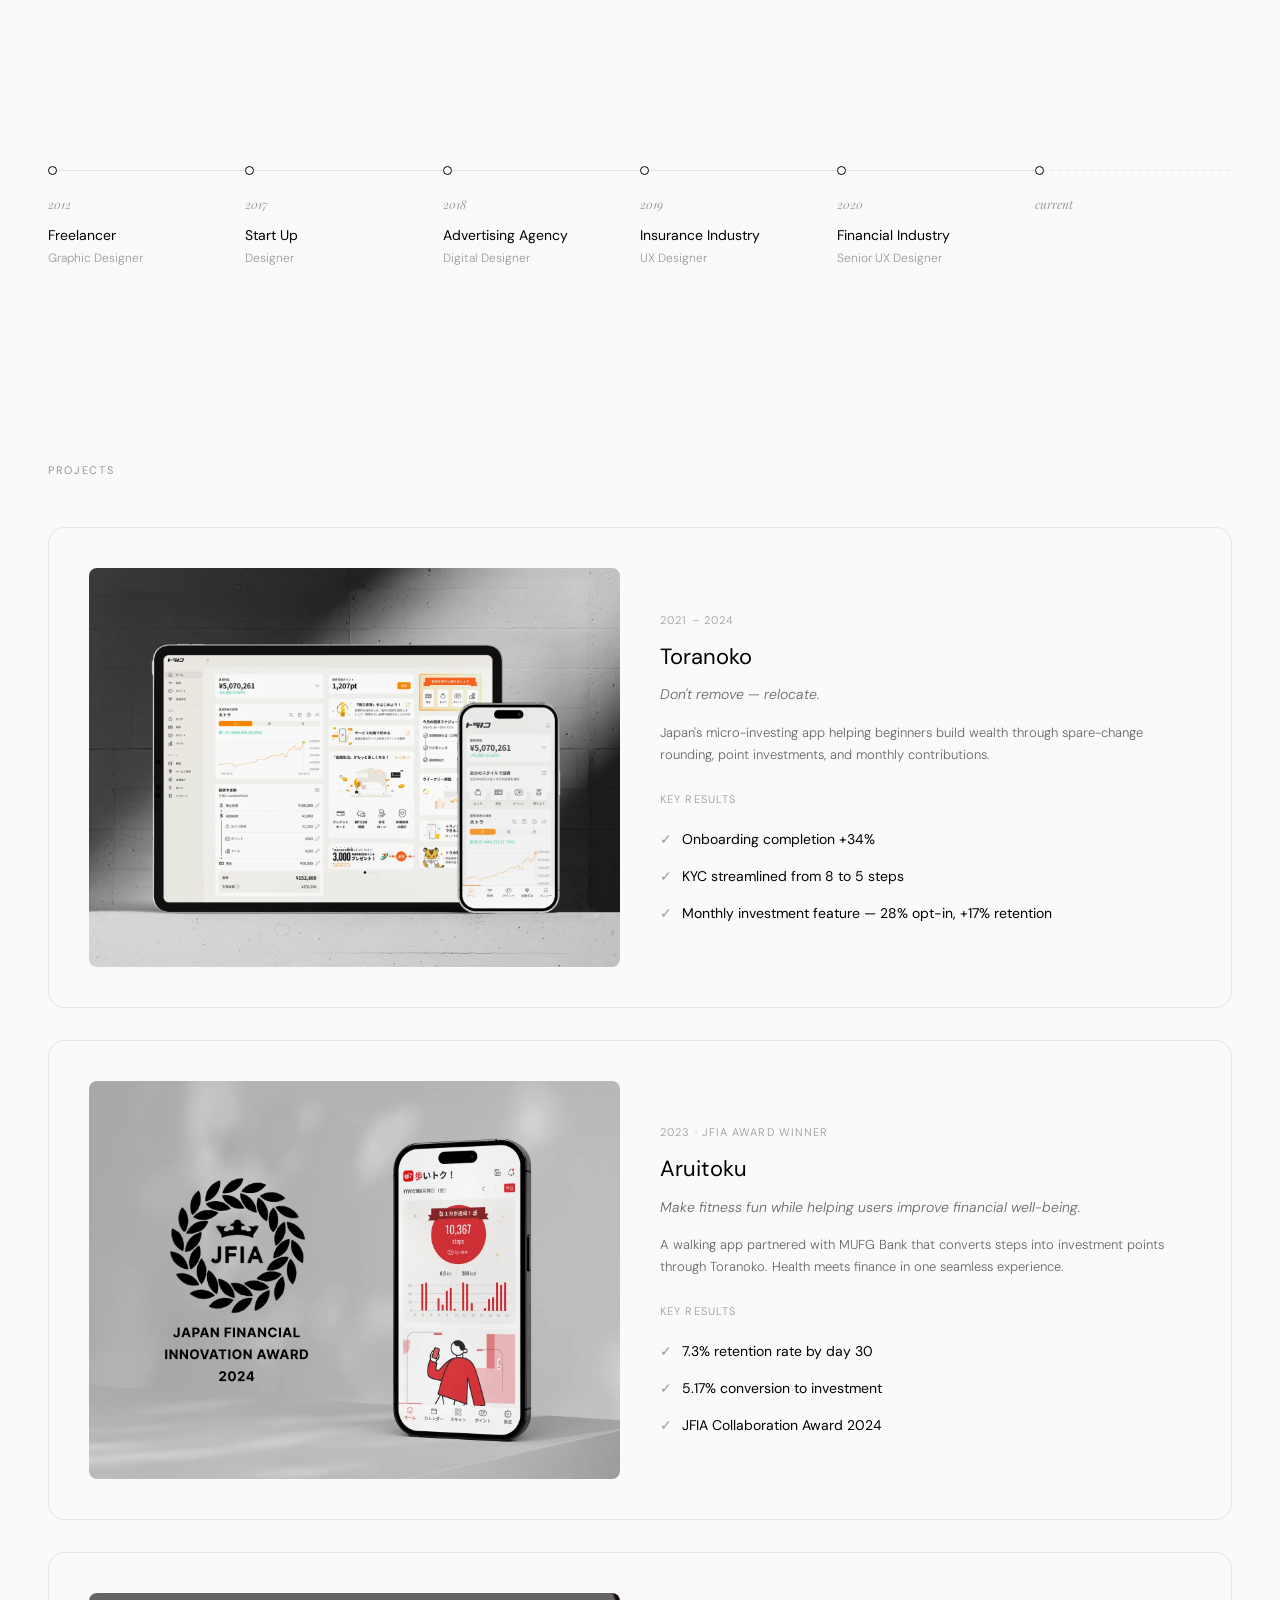
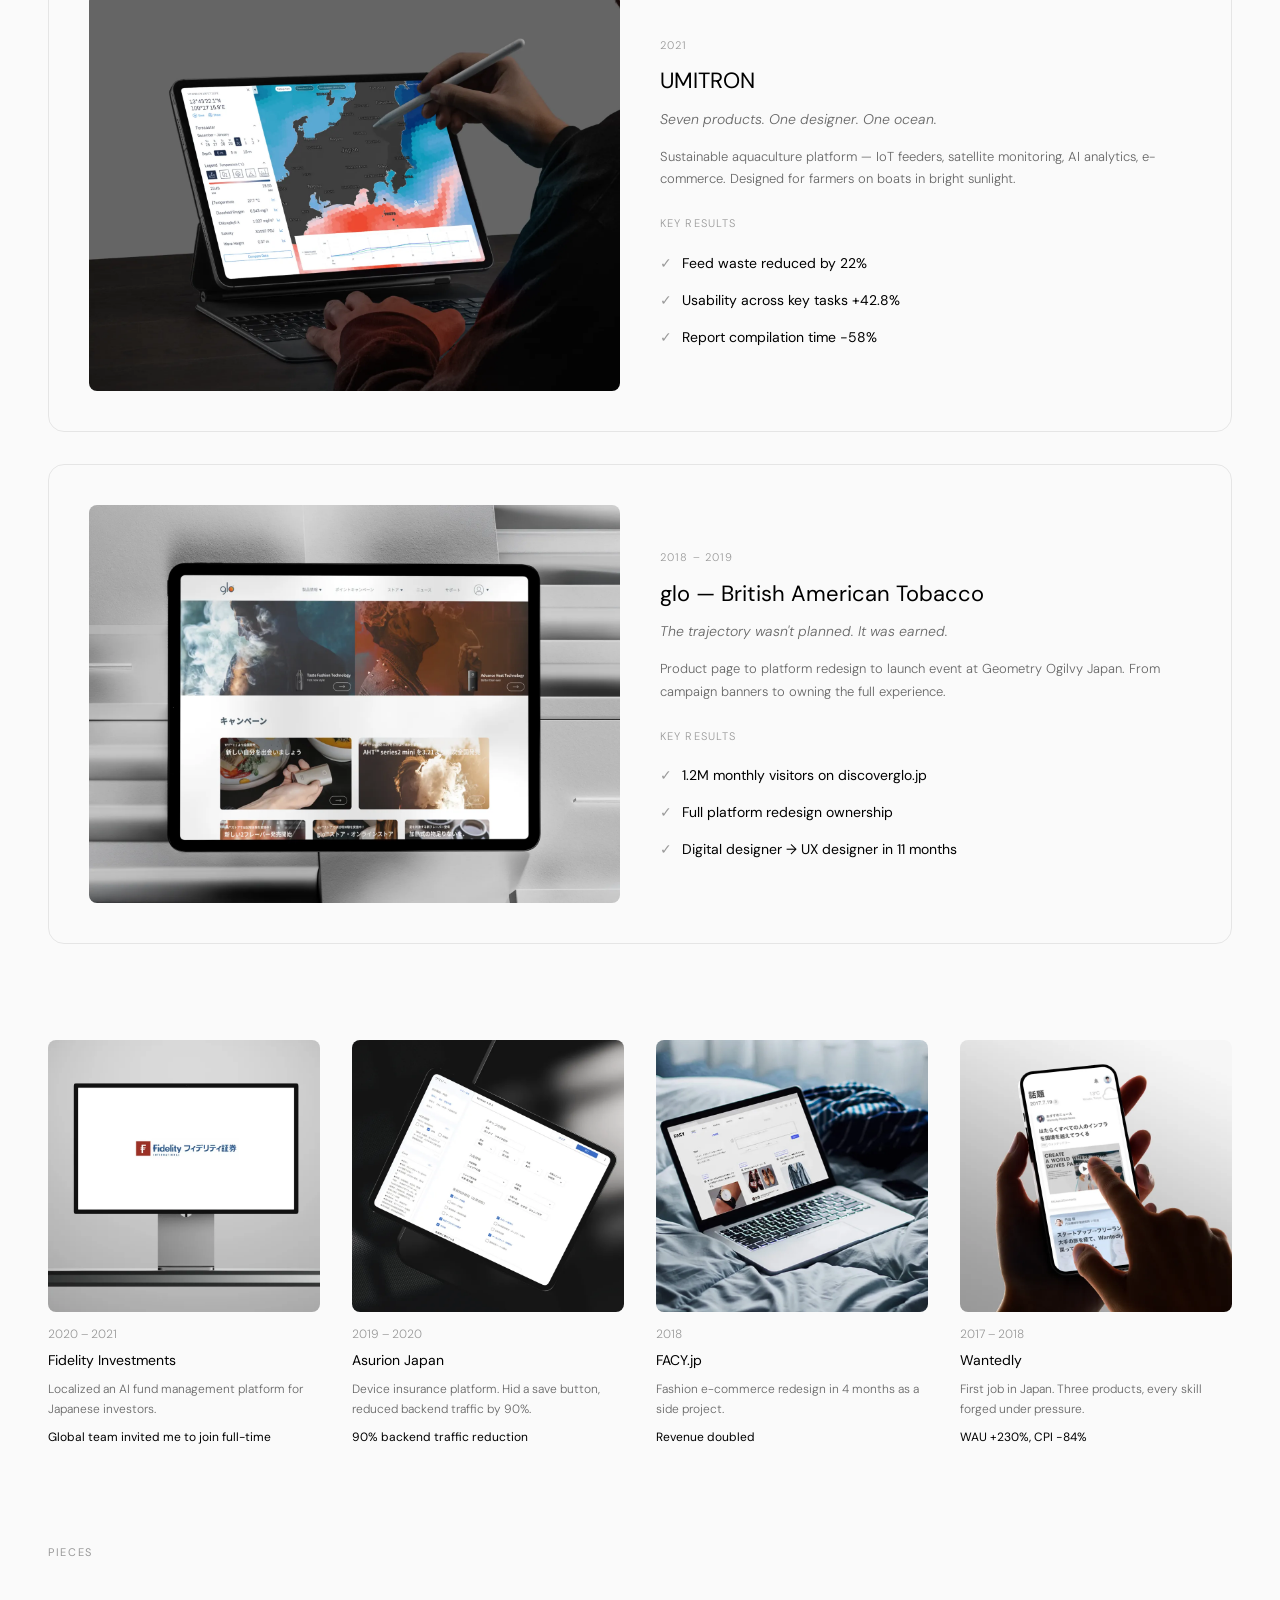
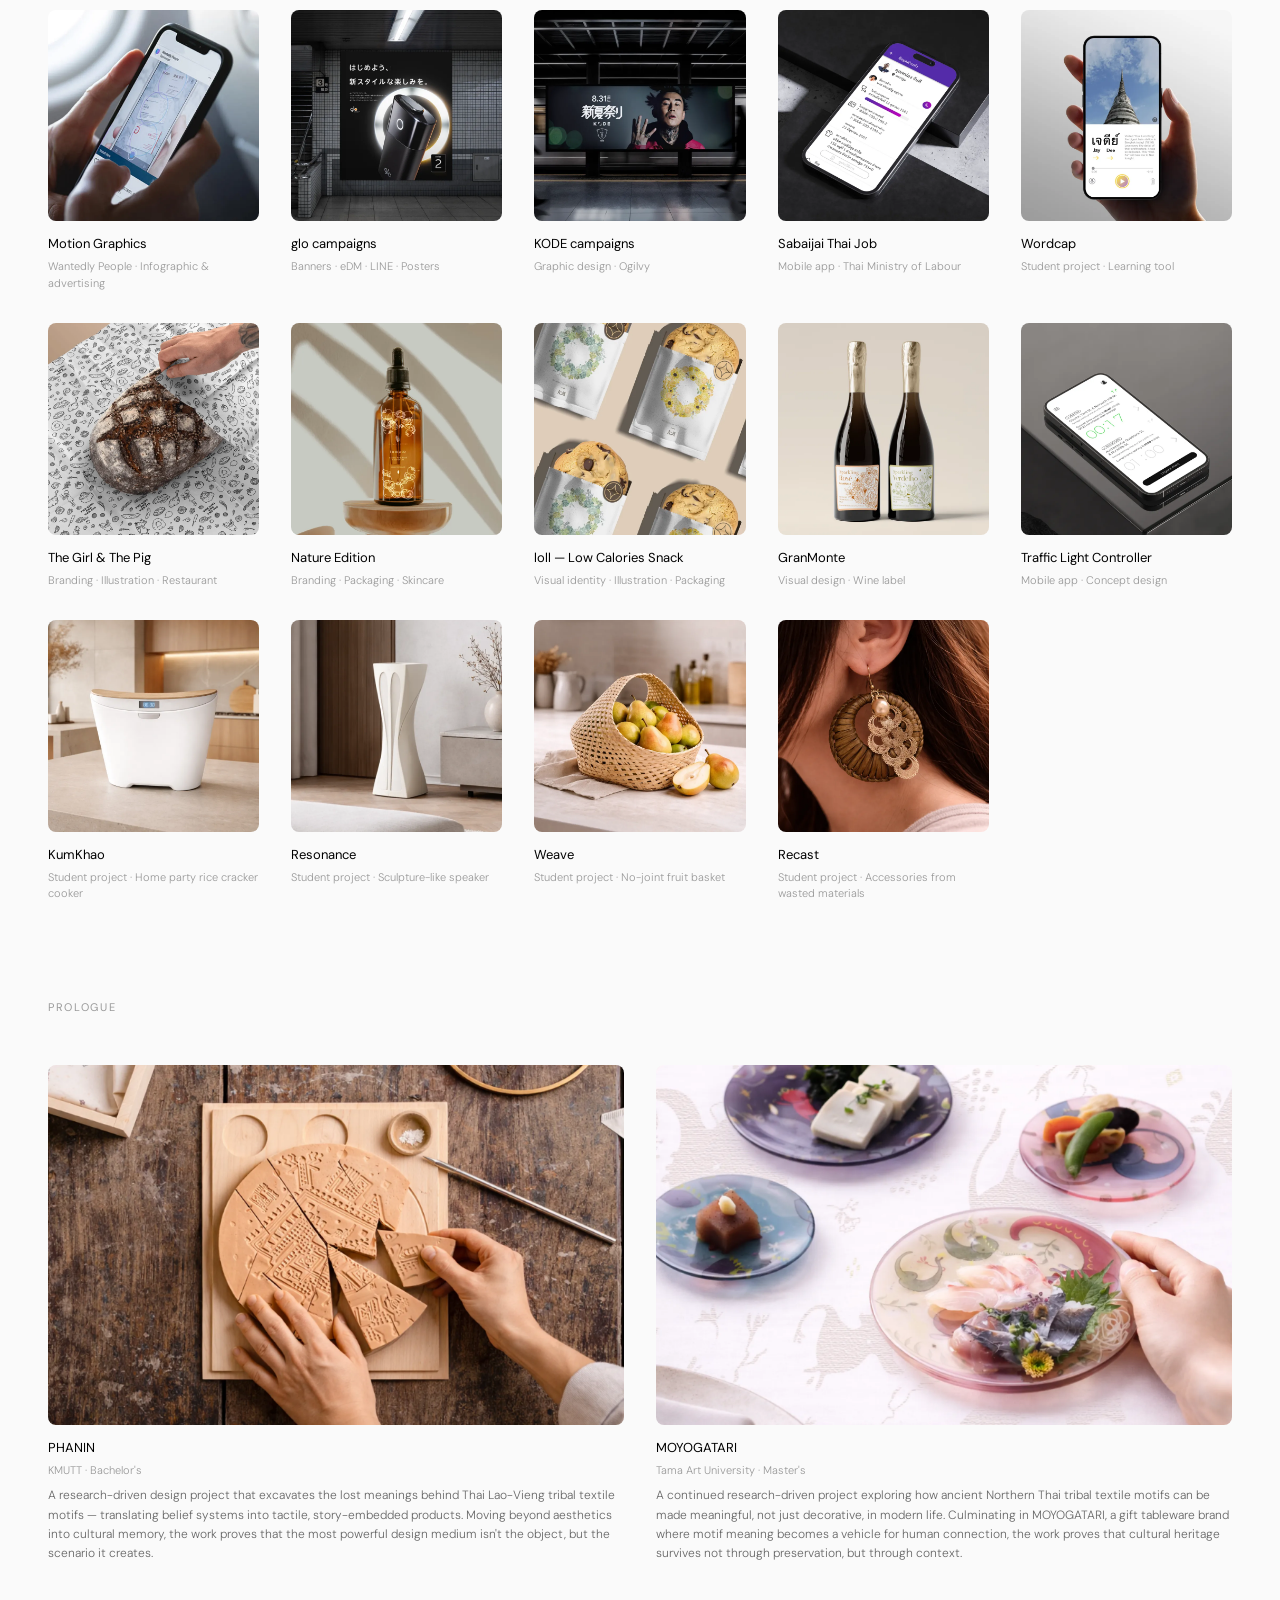
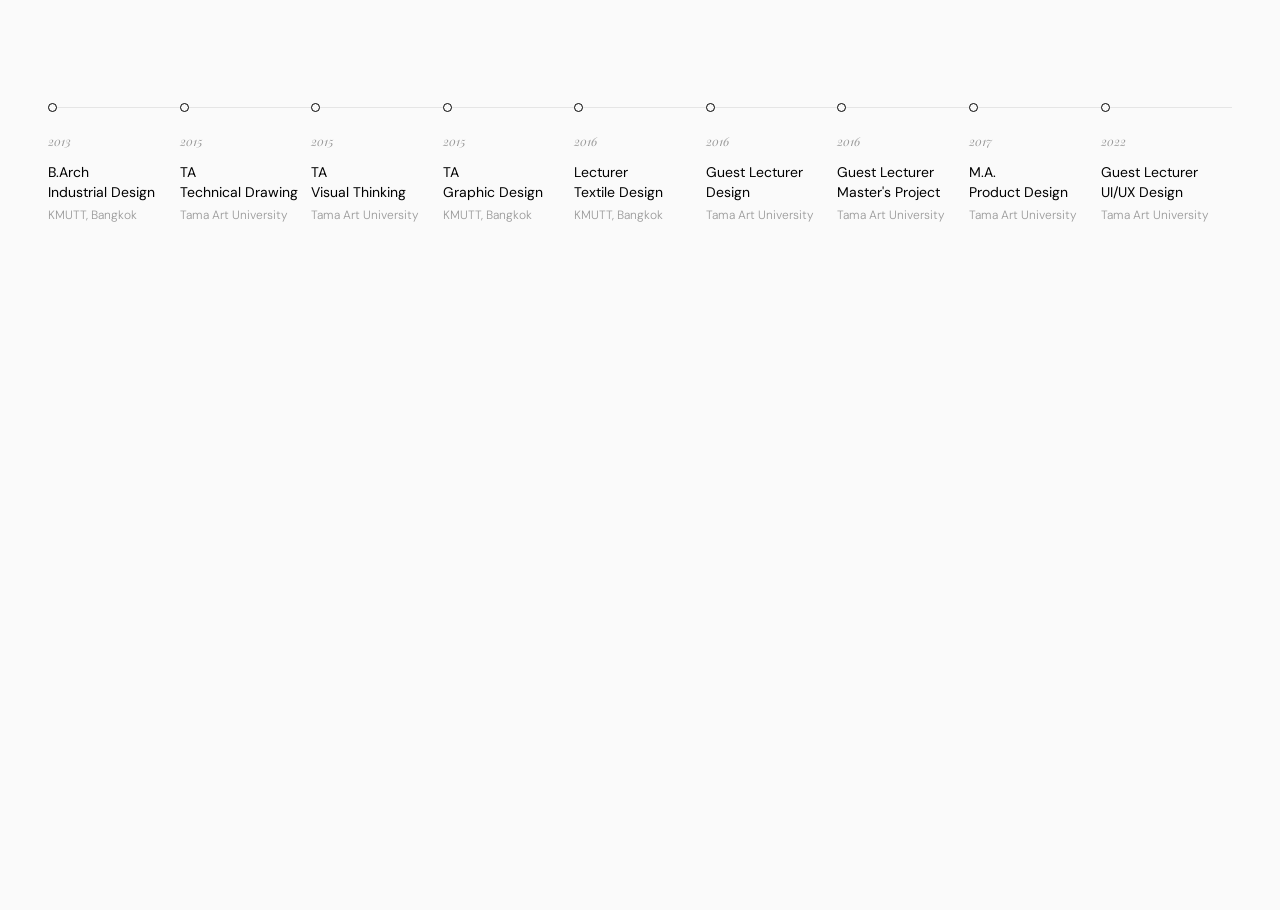
==== commit 36a99c49: "Add images to glo, facy, wantedly detail pages; optimize assets and clean up - Add flow, screen, rew" ====
--- a/index.html
+++ b/index.html
@@ -134,8 +134,8 @@
           <p class="project-feature__desc">A walking app partnered with MUFG Bank that converts steps into investment points through Toranoko. Health meets finance in one seamless experience.</p>
           <p class="project-feature__results-label">Key results</p>
           <ul class="project-feature__results">
-            <li>30.1% retention rate by day 30 (industry avg: 2.1%)</li>
-            <li>5.17% conversion to investment (industry avg: 1–2%)</li>
+            <li>7.3% retention rate by day 30</li>
+            <li>5.17% conversion to investment</li>
             <li>JFIA Collaboration Award 2024</li>
           </ul>
         </div>
@@ -236,7 +236,7 @@
         <div class="archive-card">
           <div class="archive-card__image" role="img" aria-label="Wordcap"><img src="img/piece-wordcap.webp" alt="Wordcap" loading="lazy"></div>
           <h4 class="archive-card__name">Wordcap</h4>
-          <p class="archive-card__type">Language learning · Master's thesis</p>
+          <p class="archive-card__type">Student project · Learning tool</p>
         </div>
         <!-- Row 2 -->
         <div class="archive-card">
--- a/css/style.css
+++ b/css/style.css
@@ -15,7 +15,7 @@
   --text-secondary: #666666;
   --text-tertiary: #999999;
   --border: #E5E5E5;
-  --bg: #FFFFFF;
+  --bg: #FAFAFA;
   --bg-placeholder: #F5F5F5;
   --bg-warm: #F7F5F2;
   --max-width: 960px;
@@ -185,7 +185,7 @@
   left: 0;
   right: 0;
   z-index: 50;
-  background: rgba(255, 255, 255, 0.95);
+  background: rgba(250, 250, 250, 0.95);
   backdrop-filter: blur(20px);
   -webkit-backdrop-filter: blur(20px);
   transform: translateY(0);
@@ -456,7 +456,7 @@
 .pov__text {
   font-family: var(--font-body);
   font-size: 24px;
-  font-weight: 100;
+  font-weight: 200;
   line-height: 1.6;
   max-width: 680px;
   background: linear-gradient(
@@ -1055,10 +1055,6 @@
   padding-bottom: 4rem;
 }
 
-.site-header {
-  z-index: 50;
-}
-
 .site-footer__top {
   display: flex;
   flex-direction: column;
@@ -1217,7 +1213,7 @@
 
 /* --- Content sections --- */
 .content-section {
-  padding-top: 3rem;
+  padding-top: 4.5rem;
 }
 
 .content-section__label {
@@ -1236,7 +1232,7 @@
 }
 
 .content-section__body p {
-  margin-bottom: 1.25rem;
+  margin-bottom: 1.5rem;
 }
 
 .content-section__body p:last-child {
@@ -1245,9 +1241,17 @@
 
 .content-section__body h3 {
   font-family: var(--font-body);
+  font-size: 16px;
+  font-weight: 400;
+  margin-top: 5rem;
+  margin-bottom: 0.5rem;
+}
+
+.content-section__body h4 {
+  font-family: var(--font-body);
   font-size: 14px;
-  font-weight: 400;
-  margin-top: 2rem;
+  font-weight: 500;
+  margin-top: 1.5rem;
   margin-bottom: 0.5rem;
 }
 
@@ -1259,6 +1263,281 @@
 
 .content-section__body li {
   margin-bottom: 0.35rem;
+}
+
+/* --- Project detail images --- */
+.project-figure {
+  margin: 3rem 0;
+}
+
+.project-figure img {
+  width: 100%;
+  height: auto;
+}
+
+/* --- Image grid 2-col --- */
+.image-grid-2 {
+  display: grid;
+  grid-template-columns: 1fr;
+  gap: 1rem;
+  margin: 3rem 0;
+}
+
+.image-grid-2 .project-figure {
+  margin: 0;
+}
+
+@media (min-width: 768px) {
+  .image-grid-2 {
+    grid-template-columns: 1fr 1fr;
+  }
+}
+
+/* --- Image carousel --- */
+.image-carousel {
+  margin: 3rem 0;
+  overflow: hidden;
+}
+
+.image-carousel__track {
+  display: flex;
+  transition: transform 0.8s cubic-bezier(0.4, 0, 0.2, 1);
+}
+
+.image-carousel__track img {
+  width: 100%;
+  flex-shrink: 0;
+  border-radius: 8px;
+}
+
+.image-carousel__dots {
+  display: flex;
+  justify-content: center;
+  gap: 0.5rem;
+  margin-top: 1rem;
+}
+
+.image-carousel__dot {
+  width: 8px;
+  height: 8px;
+  border-radius: 50%;
+  border: none;
+  background: var(--border);
+  cursor: pointer;
+  padding: 0;
+  transition: background 0.2s;
+}
+
+.image-carousel__dot.active {
+  background: var(--text-primary);
+}
+
+.content-section__image {
+  margin: 2.5rem 0 2rem;
+}
+
+.content-section__image img {
+  width: 100%;
+  height: auto;
+  border-radius: 8px;
+}
+
+.content-section__image figcaption {
+  font-size: 12px;
+  color: var(--text-tertiary);
+  margin-top: 0.5rem;
+  line-height: 1.5;
+}
+
+/* --- Content split (2-col: media + text) --- */
+.content-split {
+  display: flex;
+  flex-direction: column;
+  gap: 1.5rem;
+  margin: 5rem 0 2rem;
+}
+
+.content-split__media {
+  flex-shrink: 0;
+}
+
+.content-split__media .content-section__image {
+  margin: 0;
+}
+
+.content-split__text h3 {
+  margin-top: 0;
+}
+
+@media (min-width: 768px) {
+  .content-split {
+    flex-direction: row;
+    align-items: center;
+    gap: 3.5rem;
+  }
+
+  .content-split__media {
+    width: 45%;
+    display: flex;
+  }
+
+  .content-split__media .content-section__image {
+    flex: 1;
+    display: flex;
+  }
+
+  .content-split__media img {
+    width: 100%;
+    height: 100%;
+    object-fit: cover;
+    object-position: top;
+  }
+
+  .content-split__media video {
+    max-height: 560px;
+  }
+
+  .content-split--dual {
+    align-items: stretch;
+  }
+
+  .content-split--dual .content-split__media {
+    width: 50%;
+    display: flex;
+  }
+
+  .content-split--dual .content-split__media .content-section__image {
+    flex: 1;
+    display: flex;
+  }
+
+  .content-split--dual .content-split__media .content-section__image picture {
+    flex: 1;
+    display: flex;
+  }
+
+  .content-split--dual .content-split__media img {
+    flex: 1;
+    height: 0;
+    min-height: 100%;
+    object-fit: contain;
+    object-position: top;
+  }
+
+  .content-split__text {
+    flex: 1;
+  }
+}
+
+/* --- Content pills --- */
+.content-section__body .content-pills {
+  display: flex;
+  flex-wrap: wrap;
+  gap: 0.5rem;
+  list-style: none;
+  padding-left: 0;
+  margin-top: 1.25rem;
+  margin-bottom: 0;
+}
+
+.content-pills li {
+  font-size: 11px;
+  letter-spacing: 0.02em;
+  padding: 0.3rem 0.75rem;
+  border-radius: 100px;
+  border: 1px solid var(--border);
+  color: var(--text-secondary);
+  margin-bottom: 0;
+}
+
+.content-section__video {
+  text-align: center;
+}
+
+.content-section__video {
+  position: relative;
+}
+
+.content-section__video video {
+  max-height: 680px;
+  width: auto;
+  max-width: 100%;
+  border-radius: 16px;
+  display: block;
+}
+
+.content-section__video::before {
+  content: '';
+  position: absolute;
+  top: 0;
+  left: 0;
+  right: 0;
+  bottom: 0;
+  border: 4px solid var(--bg);
+  border-radius: 16px;
+  pointer-events: none;
+  z-index: 1;
+}
+
+/* --- PULSE badge --- */
+.pulse-figure__wrap {
+  position: relative;
+}
+
+.pulse-badge {
+  position: absolute;
+  top: 10%;
+  right: 2%;
+  width: 160px;
+  height: 160px;
+  text-decoration: none;
+  display: flex;
+  align-items: center;
+  justify-content: center;
+}
+
+.pulse-badge__ring {
+  position: absolute;
+  inset: 0;
+  width: 100%;
+  height: 100%;
+  animation: spin 12s linear infinite;
+}
+
+.pulse-badge__ring text {
+  font-size: 9.5px;
+  font-family: var(--font-body);
+  font-weight: 400;
+  letter-spacing: 0.08em;
+  text-transform: uppercase;
+  fill: var(--text-tertiary);
+}
+
+.pulse-badge__center {
+  font-family: var(--font-body);
+  font-size: 18px;
+  font-weight: 500;
+  line-height: 1.2;
+  text-align: center;
+  color: var(--text-tertiary);
+  pointer-events: none;
+}
+
+@keyframes spin {
+  to { transform: rotate(360deg); }
+}
+
+@media (max-width: 640px) {
+  .pulse-badge {
+    width: 100px;
+    height: 100px;
+  }
+  .pulse-badge__ring text {
+    font-size: 9.5px;
+  }
+  .pulse-badge__center {
+    font-size: 12px;
+  }
 }
 
 /* --- Pull quote --- */
@@ -1275,7 +1554,7 @@
 /* --- Metrics table --- */
 .metrics-table {
   width: 100%;
-  max-width: 640px;
+  max-width: 100%;
   border-collapse: collapse;
   font-size: 14px;
   margin: 1.5rem 0;
@@ -1297,6 +1576,7 @@
   font-weight: 400;
 }
 
+.metrics-table th:last-child,
 .metrics-table td:last-child {
   text-align: right;
   font-weight: 400;
